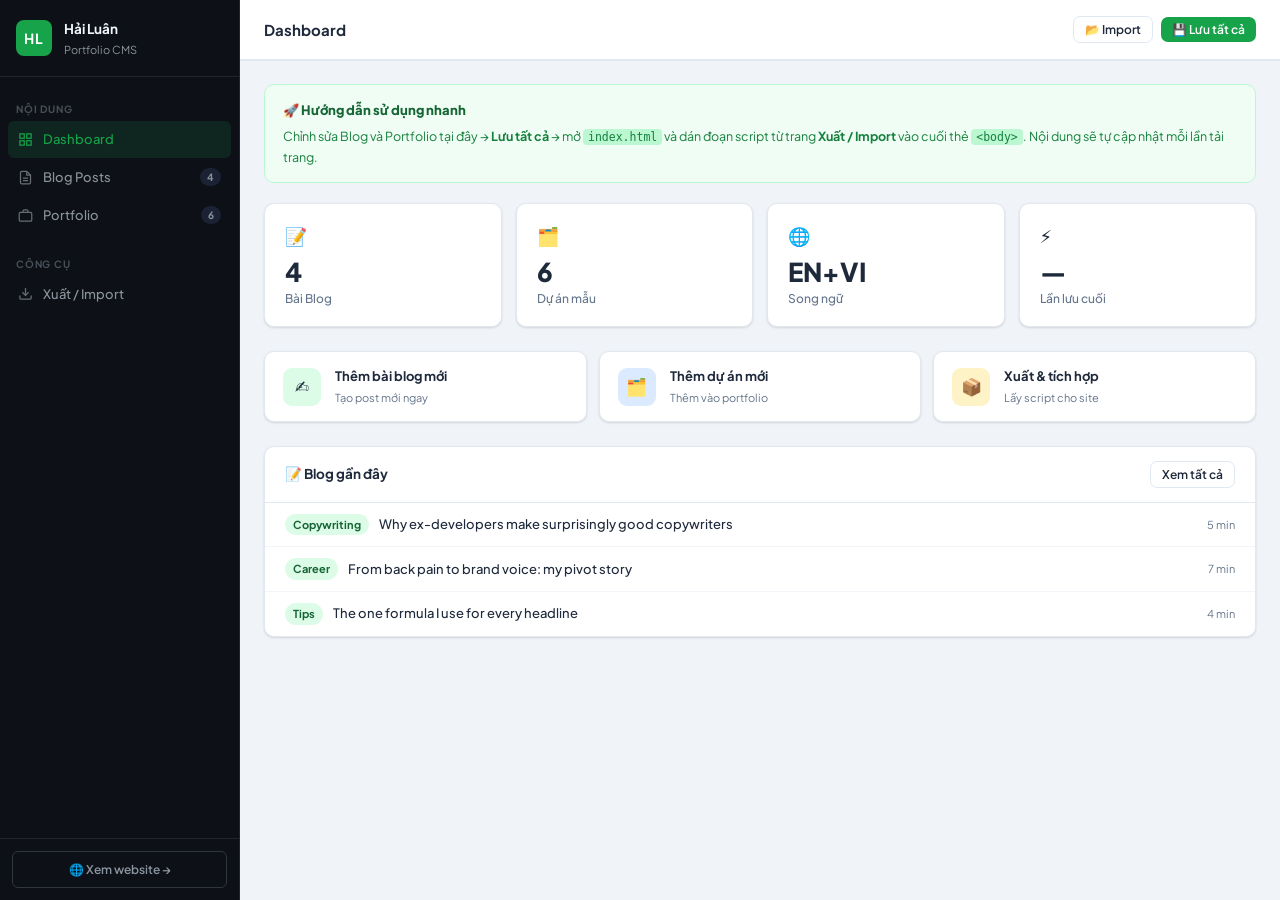
==== admin.html @ b7034f33 "update admin page and data" ====
<!DOCTYPE html>
<html lang="en">
<head>
<meta charset="UTF-8">
<meta name="viewport" content="width=device-width, initial-scale=1.0">
<title>HL Admin — Portfolio CMS</title>
<link href="https://fonts.googleapis.com/css2?family=Plus+Jakarta+Sans:ital,wght@0,300;0,400;0,500;0,600;0,700;1,400&display=swap" rel="stylesheet">
<style>
*,*::before,*::after{box-sizing:border-box;margin:0;padding:0}
:root{
  --green:#16a34a;--green-light:#dcfce7;--green-dim:#166534;
  --sb:#0d1117;--sb-text:#8b949e;--sb-active:#f0f6fc;--sb-hover:#161b22;--sb-border:#21262d;
  --bg:#f0f4f8;--card:#fff;--border:#e2e8f0;--text:#1e293b;--muted:#64748b;
  --danger:#ef4444;--danger-bg:#fee2e2;--danger-border:#fecaca;
  --purple:#7c3aed;--purple-light:#ede9fe;--purple-border:#ddd6fe;
  --r:10px;--sh:0 1px 3px rgba(0,0,0,.08),0 1px 2px rgba(0,0,0,.06);
  --sh-lg:0 10px 25px rgba(0,0,0,.12);--sw:240px;--th:60px;
  --font:'Plus Jakarta Sans',system-ui,sans-serif;
}
body{font-family:var(--font);background:var(--bg);color:var(--text);min-height:100vh;display:flex;font-size:14px;line-height:1.6}

/* ── SIDEBAR ── */
.sidebar{width:var(--sw);background:var(--sb);height:100vh;position:fixed;top:0;left:0;display:flex;flex-direction:column;z-index:100;border-right:1px solid var(--sb-border)}
.sb-logo{padding:18px 16px;display:flex;align-items:center;gap:12px;border-bottom:1px solid var(--sb-border)}
.logo-pill{width:36px;height:36px;background:var(--green);border-radius:8px;display:flex;align-items:center;justify-content:center;font-weight:700;font-size:14px;color:#fff;flex-shrink:0;letter-spacing:.05em}
.logo-name{color:#f0f6fc;font-weight:700;font-size:13.5px}.logo-sub{color:#8b949e;font-size:11px;margin-top:1px}
.sb-nav{padding:10px 8px;flex:1;overflow-y:auto}
.sb-label{color:#484f58;font-size:10px;font-weight:700;letter-spacing:.08em;text-transform:uppercase;padding:8px 8px 4px;margin-top:6px}
.nav-item{display:flex;align-items:center;gap:10px;padding:8px 10px;border-radius:6px;text-decoration:none;color:var(--sb-text);font-size:13px;font-weight:500;transition:all .15s;cursor:pointer;margin-bottom:1px;user-select:none}
.nav-item:hover{background:var(--sb-hover);color:#c9d1d9}
.nav-item.active{background:rgba(22,163,74,.15);color:var(--green)}
.nav-item svg{width:15px;height:15px;flex-shrink:0;opacity:.7}.nav-item.active svg{opacity:1}
.nav-badge{margin-left:auto;background:#1a2233;color:#8b949e;font-size:10px;padding:1px 7px;border-radius:10px;font-weight:700}
.sb-foot{padding:12px;border-top:1px solid var(--sb-border)}
.view-btn{display:block;text-align:center;padding:8px;border-radius:6px;border:1px solid #30363d;color:#8b949e;text-decoration:none;font-size:12px;font-weight:600;transition:all .15s}
.view-btn:hover{border-color:var(--green);color:var(--green)}

/* ── MAIN ── */
.main{margin-left:var(--sw);flex:1;display:flex;flex-direction:column;min-height:100vh}
.topbar{height:var(--th);background:#fff;border-bottom:1px solid var(--border);display:flex;align-items:center;padding:0 24px;gap:12px;position:sticky;top:0;z-index:50;box-shadow:0 1px 0 var(--border)}
.topbar-title{font-size:15px;font-weight:700;flex:1}
.topbar-actions{display:flex;gap:8px;align-items:center}
.saved-ind{font-size:12px;color:var(--green);display:flex;align-items:center;gap:4px;opacity:0;transition:opacity .3s;font-weight:600}
.saved-ind.show{opacity:1}

/* ── BUTTONS ── */
.btn{padding:7px 14px;border-radius:7px;border:none;cursor:pointer;font-size:13px;font-weight:600;font-family:var(--font);transition:all .15s;display:inline-flex;align-items:center;gap:6px;text-decoration:none}
.btn-p{background:var(--green);color:#fff}.btn-p:hover{background:#15803d}
.btn-s{background:#fff;color:var(--text);border:1px solid var(--border)}.btn-s:hover{background:#f8fafc}
.btn-d{background:var(--danger-bg);color:var(--danger);border:1px solid var(--danger-border)}.btn-d:hover{background:#fecaca}
.btn-sm{padding:5px 11px;font-size:12px}
.btn-icon{padding:5px;border-radius:6px;background:transparent;border:none;cursor:pointer;color:var(--muted);transition:all .15s;font-size:14px}.btn-icon:hover{background:#f1f5f9;color:var(--text)}
.btn-ai{background:linear-gradient(135deg,#7c3aed,#4f46e5);color:#fff;border:none;padding:4px 10px;border-radius:5px;font-size:11px;font-weight:700;cursor:pointer;font-family:var(--font);transition:opacity .15s;display:inline-flex;align-items:center;gap:4px;white-space:nowrap}
.btn-ai:hover{opacity:.88}.btn-ai:disabled{opacity:.45;cursor:not-allowed}

/* ── CONTENT ── */
.content{padding:24px;flex:1}
.section{display:none}.section.active{display:block}

/* ── STAT GRID ── */
.stat-grid{display:grid;grid-template-columns:repeat(auto-fit,minmax(150px,1fr));gap:14px;margin-bottom:24px}
.stat-card{background:#fff;border-radius:var(--r);padding:18px 20px;border:1px solid var(--border);box-shadow:var(--sh)}
.stat-n{font-size:26px;font-weight:800;line-height:1;margin-bottom:4px}
.stat-l{font-size:12px;color:var(--muted);font-weight:500}
.stat-icon{font-size:18px;margin-bottom:8px;display:block}

/* ── QUICK ACTIONS ── */
.qa-grid{display:grid;grid-template-columns:repeat(auto-fit,minmax(190px,1fr));gap:12px;margin-bottom:24px}
.qa-card{background:#fff;border:1px solid var(--border);border-radius:var(--r);padding:14px 18px;cursor:pointer;transition:all .15s;display:flex;align-items:center;gap:14px;box-shadow:var(--sh);text-decoration:none;color:inherit}
.qa-card:hover{border-color:var(--green);transform:translateY(-2px);box-shadow:var(--sh-lg)}
.qa-icon{width:38px;height:38px;border-radius:9px;display:flex;align-items:center;justify-content:center;font-size:17px;flex-shrink:0}
.qa-title{font-weight:700;font-size:13px}.qa-sub{font-size:11px;color:var(--muted);margin-top:2px}

/* ── CARD ── */
.card{background:#fff;border-radius:var(--r);border:1px solid var(--border);box-shadow:var(--sh);overflow:hidden;margin-bottom:16px}
.card-head{padding:14px 20px;border-bottom:1px solid var(--border);display:flex;align-items:center;gap:12px}
.card-title{font-weight:700;font-size:13.5px;flex:1}
.card-body{padding:18px 20px}

/* ── ITEM LIST ── */
.item-row{display:flex;align-items:center;gap:10px;padding:11px 20px;border-bottom:1px solid #f1f5f9;transition:background .1s;cursor:pointer}
.item-row:last-child{border-bottom:none}.item-row:hover{background:#f8fafc}
.item-badge{padding:2px 8px;border-radius:20px;font-size:11px;font-weight:700;background:var(--green-light);color:var(--green-dim);flex-shrink:0;white-space:nowrap}
.item-badge.bl{background:#dbeafe;color:#1e40af}
.item-title{flex:1;font-weight:500;font-size:13px;overflow:hidden;text-overflow:ellipsis;white-space:nowrap}
.item-meta{font-size:11px;color:var(--muted);flex-shrink:0;white-space:nowrap}
.item-acts{display:flex;gap:3px;opacity:0;transition:opacity .15s;flex-shrink:0}.item-row:hover .item-acts{opacity:1}

/* ── SECTION HEADER ── */
.sec-head{display:flex;align-items:center;gap:12px;margin-bottom:18px}
.sec-head h2{font-size:17px;font-weight:800;flex:1}

/* ── EDITOR OVERLAY ── */
.overlay{position:fixed;inset:0;background:rgba(0,0,0,.45);z-index:200;display:flex;align-items:center;justify-content:center;padding:20px;opacity:0;pointer-events:none;transition:opacity .2s}
.overlay.open{opacity:1;pointer-events:all}
.ed-modal{background:#fff;border-radius:14px;width:100%;max-width:680px;max-height:90vh;display:flex;flex-direction:column;box-shadow:0 20px 60px rgba(0,0,0,.22);transform:scale(.95) translateY(12px);transition:transform .2s;overflow:hidden}
.ed-modal.wide{max-width:780px}
.overlay.open .ed-modal{transform:scale(1) translateY(0)}
.ed-head{padding:16px 20px;border-bottom:1px solid var(--border);display:flex;align-items:center;gap:12px}
.ed-title{font-weight:800;font-size:15px;flex:1}
.ed-body{padding:20px;overflow-y:auto;flex:1}
.ed-foot{padding:13px 20px;border-top:1px solid var(--border);display:flex;align-items:center;gap:8px;justify-content:flex-end}

/* ── FORM ── */
.fg{margin-bottom:15px}
.fg label,.fg-label{display:flex;align-items:center;gap:8px;font-size:11px;font-weight:700;color:var(--muted);margin-bottom:5px;text-transform:uppercase;letter-spacing:.05em}
.ai-row{display:flex;align-items:center;gap:8px;margin-bottom:5px}
.ai-row .fg-label{margin:0;flex:1}
.fg input,.fg textarea,.fg select{width:100%;padding:8px 11px;border:1.5px solid var(--border);border-radius:7px;font-size:13.5px;font-family:var(--font);color:var(--text);background:#fff;transition:border-color .15s;outline:none;resize:vertical}
.fg input:focus,.fg textarea:focus,.fg select:focus{border-color:var(--green);box-shadow:0 0 0 3px rgba(22,163,74,.1)}
.fg textarea{min-height:90px;line-height:1.6}
.fg-row{display:grid;grid-template-columns:1fr 1fr;gap:12px}
.field-hint{font-size:11px;color:var(--muted);margin-top:4px}
.field-hint code{background:#f1f5f9;padding:1px 4px;border-radius:3px;font-family:monospace}

/* ── AI RESULT ── */
.ai-result-box{background:var(--purple-light);border:1px solid var(--purple-border);border-radius:7px;padding:11px 13px;margin-top:7px;font-size:12.5px;line-height:1.65;color:#3730a3}
.ai-loading{display:flex;align-items:center;gap:7px;color:var(--purple);font-size:12px;margin-top:6px;padding:8px 0}
.ai-dot{width:6px;height:6px;border-radius:50%;background:var(--purple);animation:blink 1.1s infinite}
.ai-dot:nth-child(2){animation-delay:.2s}.ai-dot:nth-child(3){animation-delay:.4s}
@keyframes blink{0%,100%{opacity:.25}50%{opacity:1}}
.ai-apply-btn{margin-top:6px;font-size:11px}

/* ── COLOR PICKER ── */
.color-opts{display:flex;gap:8px;flex-wrap:wrap;margin-top:4px}
.co{width:26px;height:26px;border-radius:6px;cursor:pointer;border:2.5px solid transparent;transition:all .15s;flex-shrink:0}
.co.sel{border-color:var(--text);transform:scale(1.12)}
.co-1{background:linear-gradient(135deg,#2d6a4f,#40916c)}.co-2{background:linear-gradient(135deg,#1e3a5f,#2563eb)}
.co-3{background:linear-gradient(135deg,#3d1a78,#7c3aed)}.co-4{background:linear-gradient(135deg,#7c2d12,#c2410c)}
.co-5{background:linear-gradient(135deg,#1e3a2f,#16a34a)}.co-6{background:linear-gradient(135deg,#1e2a4a,#374151)}

/* ── DIVIDER ── */
.hr{border:none;border-top:1px solid var(--border);margin:18px 0}

/* ── EXPORT ── */
.export-box{background:#f8fafc;border:1px dashed #cbd5e1;border-radius:8px;padding:14px}
.export-box pre{font-size:11px;color:var(--muted);overflow-x:auto;white-space:pre-wrap;word-break:break-all;max-height:180px;overflow-y:auto;font-family:monospace;line-height:1.5}

/* ── INSTRUCTIONS ── */
.info-box{background:#f0fdf4;border:1px solid #bbf7d0;border-radius:10px;padding:15px 18px;margin-bottom:20px}
.info-box h4{font-size:13px;font-weight:800;color:#166534;margin-bottom:5px}
.info-box p{font-size:12.5px;color:#15803d;line-height:1.65}
.info-box code{background:#bbf7d0;padding:1px 5px;border-radius:4px;font-family:monospace;font-size:11.5px}
.info-box ol{margin-left:18px;margin-top:6px}
.info-box li{margin-bottom:3px}

/* ── EMPTY ── */
.empty{text-align:center;padding:48px 24px;color:var(--muted)}
.empty-icon{font-size:34px;margin-bottom:12px}.empty-title{font-weight:700;font-size:14px;color:var(--text);margin-bottom:4px}.empty-sub{font-size:12.5px;margin-bottom:14px}

/* ── TOAST ── */
.toast-wrap{position:fixed;bottom:20px;right:20px;z-index:999;display:flex;flex-direction:column;gap:8px}
.toast{background:#fff;border-radius:8px;padding:11px 15px;box-shadow:0 4px 20px rgba(0,0,0,.14);font-size:13px;font-weight:600;display:flex;align-items:center;gap:8px;transform:translateX(110px);opacity:0;transition:all .25s;border-left:3px solid var(--green)}
.toast.show{transform:translateX(0);opacity:1}.toast.err{border-left-color:var(--danger)}

/* ── STEP BADGE ── */
.step{display:inline-flex;align-items:center;justify-content:center;width:20px;height:20px;border-radius:50%;background:var(--green);color:#fff;font-size:11px;font-weight:800;flex-shrink:0}

@media(max-width:768px){.sidebar{transform:translateX(-100%)}.main{margin-left:0}.fg-row{grid-template-columns:1fr}}
</style>
</head>
<body>

<!-- ═══ SIDEBAR ═══ -->
<aside class="sidebar">
  <div class="sb-logo">
    <div class="logo-pill">HL</div>
    <div><div class="logo-name">Hải Luân</div><div class="logo-sub">Portfolio CMS</div></div>
  </div>
  <nav class="sb-nav">
    <div class="sb-label">Nội dung</div>
    <div class="nav-item active" data-section="dashboard">
      <svg viewBox="0 0 24 24" fill="none" stroke="currentColor" stroke-width="2"><rect x="3" y="3" width="7" height="7"/><rect x="14" y="3" width="7" height="7"/><rect x="14" y="14" width="7" height="7"/><rect x="3" y="14" width="7" height="7"/></svg>
      Dashboard
    </div>
    <div class="nav-item" data-section="blog">
      <svg viewBox="0 0 24 24" fill="none" stroke="currentColor" stroke-width="2"><path d="M14 2H6a2 2 0 0 0-2 2v16a2 2 0 0 0 2 2h12a2 2 0 0 0 2-2V8z"/><polyline points="14 2 14 8 20 8"/><line x1="16" y1="13" x2="8" y2="13"/><line x1="16" y1="17" x2="8" y2="17"/></svg>
      Blog Posts
      <span class="nav-badge" id="blogCount">0</span>
    </div>
    <div class="nav-item" data-section="portfolio">
      <svg viewBox="0 0 24 24" fill="none" stroke="currentColor" stroke-width="2"><rect x="2" y="7" width="20" height="14" rx="2"/><path d="M16 7V5a2 2 0 0 0-2-2h-4a2 2 0 0 0-2 2v2"/></svg>
      Portfolio
      <span class="nav-badge" id="portCount">0</span>
    </div>
    <div class="sb-label" style="margin-top:14px">Công cụ</div>
    <div class="nav-item" data-section="export">
      <svg viewBox="0 0 24 24" fill="none" stroke="currentColor" stroke-width="2"><path d="M21 15v4a2 2 0 0 1-2 2H5a2 2 0 0 1-2-2v-4"/><polyline points="7 10 12 15 17 10"/><line x1="12" y1="15" x2="12" y2="3"/></svg>
      Xuất / Import
    </div>
  </nav>
  <div class="sb-foot">
    <a href="index.html" target="_blank" class="view-btn">🌐 Xem website →</a>
  </div>
</aside>

<!-- ═══ MAIN ═══ -->
<main class="main">
  <header class="topbar">
    <div class="topbar-title" id="pageTitle">Dashboard</div>
    <div class="topbar-actions">
      <span class="saved-ind" id="savedInd">✓ Đã lưu</span>
      <button class="btn btn-s btn-sm" onclick="importJSON()">📂 Import</button>
      <button class="btn btn-p btn-sm" onclick="saveAll()">💾 Lưu tất cả</button>
    </div>
  </header>

  <div class="content">

    <!-- ═══ DASHBOARD ═══ -->
    <section class="section active" id="section-dashboard">
      <div class="info-box">
        <h4>🚀 Hướng dẫn sử dụng nhanh</h4>
        <p>Chỉnh sửa Blog và Portfolio tại đây → <strong>Lưu tất cả</strong> → mở <code>index.html</code> và dán đoạn script từ trang <strong>Xuất / Import</strong> vào cuối thẻ <code>&lt;body&gt;</code>. Nội dung sẽ tự cập nhật mỗi lần tải trang.</p>
      </div>
      <div class="stat-grid">
        <div class="stat-card"><span class="stat-icon">📝</span><div class="stat-n" id="db-bc">0</div><div class="stat-l">Bài Blog</div></div>
        <div class="stat-card"><span class="stat-icon">🗂️</span><div class="stat-n" id="db-pc">0</div><div class="stat-l">Dự án mẫu</div></div>
        <div class="stat-card"><span class="stat-icon">🌐</span><div class="stat-n">EN+VI</div><div class="stat-l">Song ngữ</div></div>
        <div class="stat-card"><span class="stat-icon">⚡</span><div class="stat-n" id="db-ls">—</div><div class="stat-l">Lần lưu cuối</div></div>
      </div>
      <div class="qa-grid">
        <div class="qa-card" onclick="navigate('blog'); openBlogEd(null)">
          <div class="qa-icon" style="background:#dcfce7">✍️</div>
          <div><div class="qa-title">Thêm bài blog mới</div><div class="qa-sub">Tạo post mới ngay</div></div>
        </div>
        <div class="qa-card" onclick="navigate('portfolio'); openPortEd(null)">
          <div class="qa-icon" style="background:#dbeafe">🗂️</div>
          <div><div class="qa-title">Thêm dự án mới</div><div class="qa-sub">Thêm vào portfolio</div></div>
        </div>
        <div class="qa-card" onclick="navigate('export')">
          <div class="qa-icon" style="background:#fef3c7">📦</div>
          <div><div class="qa-title">Xuất & tích hợp</div><div class="qa-sub">Lấy script cho site</div></div>
        </div>
      </div>
      <div class="card">
        <div class="card-head"><div class="card-title">📝 Blog gần đây</div><button class="btn btn-s btn-sm" onclick="navigate('blog')">Xem tất cả</button></div>
        <div id="db-blog"></div>
      </div>
    </section>

    <!-- ═══ BLOG ═══ -->
    <section class="section" id="section-blog">
      <div class="sec-head">
        <h2>📝 Blog Posts</h2>
        <button class="btn btn-p" onclick="openBlogEd(null)">+ Thêm bài viết</button>
      </div>
      <div class="card"><div id="blog-list"></div></div>
    </section>

    <!-- ═══ PORTFOLIO ═══ -->
    <section class="section" id="section-portfolio">
      <div class="sec-head">
        <h2>🗂️ Portfolio</h2>
        <button class="btn btn-p" onclick="openPortEd(null)">+ Thêm dự án</button>
      </div>
      <div class="card"><div id="port-list"></div></div>
    </section>

    <!-- ═══ EXPORT ═══ -->
    <section class="section" id="section-export">
      <div class="sec-head"><h2>📦 Xuất / Import dữ liệu</h2></div>

      <div class="card">
        <div class="card-head"><div class="card-title">⚙️ Tích hợp vào index.html</div></div>
        <div class="card-body">
          <div style="display:flex;flex-direction:column;gap:10px;margin-bottom:14px">
            <div style="display:flex;gap:10px;align-items:flex-start">
              <span class="step">1</span>
              <span style="font-size:13px">Tải file <strong>content-loader.js</strong> về và bỏ vào cùng thư mục với <code style="background:#f1f5f9;padding:1px 5px;border-radius:3px;font-family:monospace">index.html</code></span>
            </div>
            <div style="display:flex;gap:10px;align-items:flex-start">
              <span class="step">2</span>
              <span style="font-size:13px">Thêm đoạn script sau vào cuối thẻ <code style="background:#f1f5f9;padding:1px 5px;border-radius:3px;font-family:monospace">&lt;body&gt;</code> trong <code style="background:#f1f5f9;padding:1px 5px;border-radius:3px;font-family:monospace">index.html</code>, ngay trước <code style="background:#f1f5f9;padding:1px 5px;border-radius:3px;font-family:monospace">&lt;/body&gt;</code>:</span>
            </div>
          </div>
          <div class="export-box">
            <pre id="snippet-pre"></pre>
          </div>
          <div style="display:flex;gap:8px;margin-top:10px">
            <button class="btn btn-s btn-sm" onclick="copySnippet()">📋 Copy snippet</button>
            <a id="loaderDownloadBtn" class="btn btn-p btn-sm" download="content-loader.js">⬇️ Tải content-loader.js</a>
          </div>
        </div>
      </div>

      <div class="card">
        <div class="card-head">
          <div class="card-title">💾 Xuất JSON (backup)</div>
          <button class="btn btn-p btn-sm" onclick="exportJSON()">⬇️ Tải về JSON</button>
        </div>
        <div class="card-body">
          <p style="font-size:13px;color:var(--muted);margin-bottom:12px">File JSON chứa toàn bộ blog và portfolio. Commit vào git repo để backup, hoặc dùng để chuyển thiết bị.</p>
          <div class="export-box"><pre id="json-pre"></pre></div>
        </div>
      </div>

      <div class="card">
        <div class="card-head"><div class="card-title">📂 Import JSON</div></div>
        <div class="card-body">
          <p style="font-size:13px;color:var(--muted);margin-bottom:12px">Chọn file JSON đã xuất để khôi phục dữ liệu. <strong>Lưu ý: sẽ ghi đè dữ liệu hiện tại.</strong></p>
          <input type="file" id="import-file" accept=".json" style="display:none" onchange="handleImport(event)">
          <button class="btn btn-s" onclick="document.getElementById('import-file').click()">📂 Chọn file JSON để import</button>
        </div>
      </div>
    </section>

  </div>
</main>

<!-- ═══ BLOG EDITOR ═══ -->
<div class="overlay" id="blogOverlay" onclick="if(event.target===this)closeBlogEd()">
  <div class="ed-modal">
    <div class="ed-head">
      <div class="ed-title" id="blogEdTitle">Thêm bài viết mới</div>
      <button class="btn-icon" onclick="closeBlogEd()">✕</button>
    </div>
    <div class="ed-body">
      <div class="fg-row">
        <div class="fg"><label>Danh mục (EN)</label><input id="b-cat-en" placeholder="Copywriting, Career, Tips…"></div>
        <div class="fg"><label>Danh mục (VI)</label><input id="b-cat-vi" placeholder="Copywriting, Nghề nghiệp…"></div>
      </div>
      <div class="fg-row">
        <div class="fg"><label>Thời gian đọc (EN)</label><input id="b-time-en" placeholder="5 min"></div>
        <div class="fg"><label>Thời gian đọc (VI)</label><input id="b-time-vi" placeholder="5 phút"></div>
      </div>
      <div class="fg">
        <div class="ai-row"><span class="fg-label">Tiêu đề (EN)</span><button class="btn-ai" onclick="aiAssist('btitle-en')">✨ AI gợi ý</button></div>
        <input id="b-title-en" placeholder="Blog title in English…">
        <div id="ar-btitle-en"></div>
      </div>
      <div class="fg">
        <div class="ai-row"><span class="fg-label">Tiêu đề (VI)</span><button class="btn-ai" onclick="aiAssist('btitle-vi')">✨ AI gợi ý</button></div>
        <input id="b-title-vi" placeholder="Tiêu đề bằng tiếng Việt…">
        <div id="ar-btitle-vi"></div>
      </div>
      <div class="fg">
        <div class="ai-row"><span class="fg-label">Mô tả ngắn (EN)</span><button class="btn-ai" onclick="aiAssist('bexcerpt-en')">✨ AI gợi ý</button></div>
        <textarea id="b-excerpt-en" rows="3" placeholder="Short preview in English…"></textarea>
        <div id="ar-bexcerpt-en"></div>
      </div>
      <div class="fg">
        <div class="ai-row"><span class="fg-label">Mô tả ngắn (VI)</span><button class="btn-ai" onclick="aiAssist('bexcerpt-vi')">✨ AI gợi ý</button></div>
        <textarea id="b-excerpt-vi" rows="3" placeholder="Mô tả ngắn tiếng Việt…"></textarea>
        <div id="ar-bexcerpt-vi"></div>
      </div>
      <div class="fg">
        <label>Link bài viết</label>
        <input id="b-link" placeholder="https://… hoặc # nếu chưa có">
        <div class="field-hint">Dùng <code>#</code> nếu chưa publish, cập nhật sau khi có URL thật</div>
      </div>
    </div>
    <div class="ed-foot">
      <button class="btn btn-d btn-sm" id="blogDelBtn" onclick="delBlog()" style="margin-right:auto;display:none">🗑️ Xóa bài</button>
      <button class="btn btn-s" onclick="closeBlogEd()">Huỷ</button>
      <button class="btn btn-p" onclick="saveBlog()">💾 Lưu bài viết</button>
    </div>
  </div>
</div>

<!-- ═══ PORTFOLIO EDITOR ═══ -->
<div class="overlay" id="portOverlay" onclick="if(event.target===this)closePortEd()">
  <div class="ed-modal wide">
    <div class="ed-head">
      <div class="ed-title" id="portEdTitle">Thêm dự án mới</div>
      <button class="btn-icon" onclick="closePortEd()">✕</button>
    </div>
    <div class="ed-body">
      <div class="fg-row">
        <div class="fg"><label>Loại content (EN)</label><input id="p-type-en" placeholder="Facebook Ad, Landing Page…"></div>
        <div class="fg"><label>Loại content (VI)</label><input id="p-type-vi" placeholder="Quảng cáo Facebook…"></div>
      </div>
      <div class="fg">
        <div class="ai-row"><span class="fg-label">Tiêu đề dự án (EN)</span><button class="btn-ai" onclick="aiAssist('ptitle-en')">✨ AI gợi ý</button></div>
        <input id="p-title-en" placeholder="Project title in English…">
        <div id="ar-ptitle-en"></div>
      </div>
      <div class="fg">
        <div class="ai-row"><span class="fg-label">Tiêu đề dự án (VI)</span><button class="btn-ai" onclick="aiAssist('ptitle-vi')">✨ AI gợi ý</button></div>
        <input id="p-title-vi" placeholder="Tên dự án tiếng Việt…">
        <div id="ar-ptitle-vi"></div>
      </div>
      <div class="fg-row">
        <div class="fg">
          <label>Meta tag</label>
          <input id="p-meta" placeholder="Local biz · PAS · VI/EN">
          <div class="field-hint">Ngành · Framework · Ngôn ngữ</div>
        </div>
        <div class="fg">
          <label>Màu thẻ</label>
          <div class="color-opts" id="colorOpts">
            <div class="co co-1 sel" data-c="1" onclick="pickColor(this)"></div>
            <div class="co co-2" data-c="2" onclick="pickColor(this)"></div>
            <div class="co co-3" data-c="3" onclick="pickColor(this)"></div>
            <div class="co co-4" data-c="4" onclick="pickColor(this)"></div>
            <div class="co co-5" data-c="5" onclick="pickColor(this)"></div>
            <div class="co co-6" data-c="6" onclick="pickColor(this)"></div>
          </div>
        </div>
      </div>
      <div class="hr"></div>
      <div style="font-size:12px;font-weight:700;color:var(--muted);text-transform:uppercase;letter-spacing:.05em;margin-bottom:12px">📄 Nội dung case study (hiện trong modal khi click vào thẻ)</div>
      <div class="fg-row">
        <div class="fg"><label>Brief (EN)</label><textarea id="p-brief-en" rows="3" placeholder="Describe the brief in English…"></textarea></div>
        <div class="fg"><label>Brief (VI)</label><textarea id="p-brief-vi" rows="3" placeholder="Mô tả bối cảnh dự án…"></textarea></div>
      </div>
      <div class="fg">
        <div class="ai-row"><span class="fg-label">Bài copy mẫu (VI)</span><button class="btn-ai" onclick="aiAssist('pcopy-vi')">✨ AI viết thử</button></div>
        <textarea id="p-copy-vi" rows="6" placeholder="Bài copy tiếng Việt… (hỗ trợ &lt;strong&gt;, &lt;em&gt;, &lt;p&gt;)"></textarea>
        <div id="ar-pcopy-vi"></div>
      </div>
      <div class="fg">
        <div class="ai-row"><span class="fg-label">Bài copy mẫu (EN)</span><button class="btn-ai" onclick="aiAssist('pcopy-en')">✨ AI viết thử</button></div>
        <textarea id="p-copy-en" rows="6" placeholder="English version of the copy…"></textarea>
        <div id="ar-pcopy-en"></div>
      </div>
      <div class="fg">
        <label>Phân tích copywriting (breakdown)</label>
        <textarea id="p-breakdown" rows="5" placeholder="Mỗi dòng là 1 mục. Format: Tag||Nội dung phân tích&#10;Ví dụ:&#10;Hook||Headline gọi ra nỗi sợ cụ thể rồi lật ngược thành cảm giác nhẹ nhõm.&#10;P — Problem||Câu hỏi tu từ làm người đọc cảm thấy được hiểu."></textarea>
        <div class="field-hint">Mỗi dòng: <code>Tag||Nội dung</code> — dùng <code>||</code> để tách tag và nội dung phân tích</div>
      </div>
    </div>
    <div class="ed-foot">
      <button class="btn btn-d btn-sm" id="portDelBtn" onclick="delPort()" style="margin-right:auto;display:none">🗑️ Xóa dự án</button>
      <button class="btn btn-s" onclick="closePortEd()">Huỷ</button>
      <button class="btn btn-p" onclick="savePort()">💾 Lưu dự án</button>
    </div>
  </div>
</div>

<div class="toast-wrap" id="toasts"></div>
<input type="file" id="import-file" accept=".json" style="display:none" onchange="handleImport(event)">

<script>
// ═══════════════════════════════════
// DEFAULT DATA (matches current site)
// ═══════════════════════════════════
const DEF = {
  blog: [
    { id:'b1', cat:{en:'Copywriting',vi:'Copywriting'}, readTime:{en:'5 min',vi:'5 phút'},
      title:{en:'Why ex-developers make surprisingly good copywriters',vi:'Tại sao lập trình viên lại viết copy tốt hơn bạn nghĩ'},
      excerpt:{en:"We think in user flows and edge cases. Turns out, that's exactly what great copy does — it moves someone from A to B without friction.",vi:'Chúng ta nghĩ theo luồng người dùng và các trường hợp ngoại lệ. Hóa ra đó chính xác là những gì copy tốt làm — đưa người đọc từ A đến B mà không có rào cản.'},
      link:'#', createdAt:'2025-01-10' },
    { id:'b2', cat:{en:'Career',vi:'Nghề nghiệp'}, readTime:{en:'7 min',vi:'7 phút'},
      title:{en:'From back pain to brand voice: my pivot story',vi:'Từ đau lưng đến brand voice: câu chuyện xoay trục của mình'},
      excerpt:{en:"A back injury forced me to stop coding. Here's how I turned the worst month of my career into the start of something new — and why I don't regret it.",vi:'Cơn đau lưng buộc mình ngừng code. Đây là cách mình biến tháng tệ nhất sự nghiệp thành khởi đầu của điều gì đó mới — và tại sao mình không hối hận.'},
      link:'#', createdAt:'2025-01-05' },
    { id:'b3', cat:{en:'Tips',vi:'Mẹo hay'}, readTime:{en:'4 min',vi:'4 phút'},
      title:{en:'The one formula I use for every headline',vi:'Công thức duy nhất mình dùng cho mọi headline'},
      excerpt:{en:"Forget AIDA, PAS, and all the acronyms. There's one frame that makes any headline instantly sharper — and it takes 60 seconds.",vi:'Quên AIDA, PAS đi. Có một khung đơn giản giúp bất kỳ headline nào sắc ngay lập tức — và chỉ mất 60 giây.'},
      link:'#', createdAt:'2024-12-28' },
    { id:'b4', cat:{en:'Tech + Copy',vi:'Tech + Copy'}, readTime:{en:'6 min',vi:'6 phút'},
      title:{en:"How to write about tech without sounding like a manual",vi:'Viết về sản phẩm tech mà không nghe như đọc hướng dẫn sử dụng'},
      excerpt:{en:"Tech teams are too close to the product to explain it simply. Here's how to find the human story inside the feature list.",vi:'Đội tech quá gần sản phẩm để giải thích nó đơn giản. Đây là cách tìm câu chuyện con người bên trong danh sách tính năng.'},
      link:'#', createdAt:'2024-12-20' }
  ],
  portfolio: [
    { id:'p1', color:'1', type:{en:'Facebook Ad',vi:'Quảng cáo Facebook'},
      title:{en:'"The plant that doesn\'t need you" — Succulent ad for a local plant shop',vi:'"Cây không cần bạn tưới" — Bài quảng cáo sen đá cho shop cây địa phương'},
      meta:'Local biz · PAS · VI/EN',
      brief:{en:"A small local plant shop wants to promote their succulent collection on Facebook. Target: busy urban people (25–40), mostly women, who want greenery at home but think they'll kill every plant. Goal: drive walk-ins + DMs. Budget: small. Tone: warm, relatable, lightly humorous.",vi:'Một cửa hàng cây nhỏ ở địa phương muốn quảng bá bộ sưu tập sen đá trên Facebook. Đối tượng: người bận rộn (25–40 tuổi), chủ yếu nữ, muốn có cây nhưng tự nhận "tay mình héo cây". Mục tiêu: kéo khách đến shop + inbox hỏi mua. Ngân sách nhỏ. Giọng điệu: gần gũi, thật, hơi dí dỏm.'},
      copyVI:'🌵 Loại cây duy nhất không ghét bạn dù bạn quên tưới nó 3 tuần.\n\nSen đá — sống sót qua mọi thứ, kể cả sự bận rộn của bạn.\n\nBạn đã bao giờ mua cây về, đặt lên bàn, thề sẽ chăm sóc cẩn thận — rồi 2 tuần sau nhìn lại thấy nó đã trở thành rơm chưa?\n\nMình hiểu cảm giác đó.\n\nSen đá thì khác. Tưới ít, sáng nhiều, yêu thương vừa phải. Thực ra tưới nhiều mới giết nó nhanh hơn quên tưới.\n\nShop hiện có hơn 30 loại sen đá, giá từ 15.000đ.\n\n💬 Inbox shop để được tư vấn chọn cây →',
      copyEN:"🌵 The only plant that won't judge you for forgetting to water it. For 3 weeks.\n\nSucculents — built to survive everything, including your schedule.\n\nYou've done it before. Bought a plant, promised yourself you'd take care of it — then looked up three weeks later to find something that looks more like hay.\n\nWe've all been there.\n\nSucculents are different. A little light, a little water, zero guilt trips. In fact, overwatering kills them faster than forgetting.\n\n30+ varieties starting at 15,000đ.\n\n💬 Message us to find your perfect plant →",
      breakdown:'Hook||Headline gọi ra nỗi sợ cụ thể ("quên tưới") rồi lật ngược thành cảm giác nhẹ nhõm. Scroll-stopping vì cụ thể, không generic.\nP — Problem||"Bạn đã bao giờ..." — làm người đọc cảm thấy được hiểu, không bị phán xét. Đây là P trong PAS.\nA — Agitate||"Mình hiểu cảm giác đó" — validate cảm xúc trước khi đưa ra giải pháp. Ngắn, thật, tạo kết nối.\nS — Solution||Sen đá được giới thiệu như câu trả lời logic. Twist bất ngờ (tưới nhiều mới giết nhanh hơn) tạo credibility.\nSocial proof||30+ loại = đa dạng. Price anchor 15k xóa rào cản "đắt không?" trước khi nó hình thành.\nCTA||"Inbox" mềm thay vì "mua ngay" — phù hợp với tone shop local ấm áp. Conversation leads to sale.',
      createdAt:'2025-01-15' },
    { id:'p2', color:'2', type:{en:'Landing Page',vi:'Landing Page'}, title:{en:'SaaS Hero Copy — B2B Product Launch',vi:'Hero Copy — Ra mắt sản phẩm SaaS B2B'}, meta:'SaaS · EN', brief:{en:'',vi:''}, copyVI:'', copyEN:'', breakdown:'', createdAt:'2025-01-08' },
    { id:'p3', color:'3', type:{en:'Email Sequence',vi:'Email Sequence'}, title:{en:'5-Email Welcome Flow — Mobile App',vi:'Chuỗi 5 email chào mừng — App Mobile'}, meta:'SaaS · Bilingual', brief:{en:'',vi:''}, copyVI:'', copyEN:'', breakdown:'', createdAt:'2024-12-30' },
    { id:'p4', color:'4', type:{en:'Brand Story',vi:'Brand Story'}, title:{en:'About Page Rewrite — Fintech Startup',vi:'Viết lại trang About — Fintech Startup'}, meta:'Fintech · EN', brief:{en:'',vi:''}, copyVI:'', copyEN:'', breakdown:'', createdAt:'2024-12-15' },
    { id:'p5', color:'5', type:{en:'UX Copy',vi:'UX Copy'}, title:{en:'Onboarding Flow — Health App',vi:'Copy Onboarding — App Sức Khỏe'}, meta:'Health · Bilingual', brief:{en:'',vi:''}, copyVI:'', copyEN:'', breakdown:'', createdAt:'2024-12-01' },
    { id:'p6', color:'6', type:{en:'Google Ads',vi:'Google Ads'}, title:{en:'10 Headlines — Tech Product',vi:'10 Headlines — Sản phẩm Tech'}, meta:'Tech · EN', brief:{en:'',vi:''}, copyVI:'', copyEN:'', breakdown:'', createdAt:'2024-11-20' }
  ],
  lastSaved: null
};

// ═══════════════════════════════════
// STATE
// ═══════════════════════════════════
let D = loadData();
let curBlog = null, curPort = null, selColor = '1';

function loadData(){
  try{ const r=localStorage.getItem('hl_cms'); return r?JSON.parse(r):JSON.parse(JSON.stringify(DEF)); }catch{ return JSON.parse(JSON.stringify(DEF)); }
}

function saveAll(){
  D.lastSaved=new Date().toISOString();
  localStorage.setItem('hl_cms',JSON.stringify(D));
  const el=document.getElementById('savedInd');
  el.classList.add('show'); setTimeout(()=>el.classList.remove('show'),2500);
  updateCounts(); toast('Đã lưu tất cả thay đổi ✓');
}

// ═══════════════════════════════════
// NAVIGATION
// ═══════════════════════════════════
const TITLES={dashboard:'Dashboard',blog:'Blog Posts',portfolio:'Portfolio',export:'Xuất / Import'};
function navigate(s){
  document.querySelectorAll('.nav-item').forEach(el=>el.classList.toggle('active',el.dataset.section===s));
  document.querySelectorAll('.section').forEach(el=>el.classList.toggle('active',el.id==='section-'+s));
  document.getElementById('pageTitle').textContent=TITLES[s]||s;
  if(s==='blog')renderBlogList();
  if(s==='portfolio')renderPortList();
  if(s==='export')renderExport();
  if(s==='dashboard')renderDash();
}
document.querySelectorAll('.nav-item').forEach(el=>el.addEventListener('click',()=>navigate(el.dataset.section)));

// ═══════════════════════════════════
// COUNTS & DASHBOARD
// ═══════════════════════════════════
function updateCounts(){
  document.getElementById('blogCount').textContent=D.blog.length;
  document.getElementById('portCount').textContent=D.portfolio.length;
  document.getElementById('db-bc').textContent=D.blog.length;
  document.getElementById('db-pc').textContent=D.portfolio.length;
  if(D.lastSaved){const d=new Date(D.lastSaved);document.getElementById('db-ls').textContent=d.toLocaleTimeString('vi',{hour:'2-digit',minute:'2-digit'});}
}

function renderDash(){
  updateCounts();
  const el=document.getElementById('db-blog');
  if(!D.blog.length){el.innerHTML='<div class="empty"><div class="empty-icon">📝</div><div class="empty-title">Chưa có bài viết nào</div></div>';return;}
  el.innerHTML=D.blog.slice(0,3).map(b=>`
    <div class="item-row" onclick="navigate('blog');openBlogEd('${b.id}')">
      <span class="item-badge">${h(b.cat.en)}</span>
      <span class="item-title">${h(b.title.en)}</span>
      <span class="item-meta">${h(b.readTime.en)}</span>
    </div>`).join('');
}

// ═══════════════════════════════════
// BLOG LIST
// ═══════════════════════════════════
function renderBlogList(){
  const el=document.getElementById('blog-list');
  if(!D.blog.length){el.innerHTML=`<div class="empty"><div class="empty-icon">📝</div><div class="empty-title">Chưa có bài viết nào</div><div class="empty-sub">Nhấn "+ Thêm bài viết" để tạo bài đầu tiên</div><button class="btn btn-p" onclick="openBlogEd(null)">+ Thêm bài viết</button></div>`;return;}
  el.innerHTML=D.blog.map(b=>`
    <div class="item-row" onclick="openBlogEd('${b.id}')">
      <span class="item-badge">${h(b.cat.en)}</span>
      <span class="item-title">${h(b.title.en)}</span>
      <span class="item-meta">${h(b.readTime.en)}</span>
      <div class="item-acts">
        <button class="btn-icon" onclick="event.stopPropagation();openBlogEd('${b.id}')">✏️</button>
        <button class="btn-icon" onclick="event.stopPropagation();confirmDelBlog('${b.id}')">🗑️</button>
      </div>
    </div>`).join('');
}

// ═══════════════════════════════════
// PORTFOLIO LIST
// ═══════════════════════════════════
function renderPortList(){
  const el=document.getElementById('port-list');
  if(!D.portfolio.length){el.innerHTML=`<div class="empty"><div class="empty-icon">🗂️</div><div class="empty-title">Chưa có dự án nào</div><div class="empty-sub">Nhấn "+ Thêm dự án" để bắt đầu</div><button class="btn btn-p" onclick="openPortEd(null)">+ Thêm dự án</button></div>`;return;}
  el.innerHTML=D.portfolio.map(p=>`
    <div class="item-row" onclick="openPortEd('${p.id}')">
      <div class="co co-${p.color||1}" style="width:14px;height:14px;border-radius:3px;flex-shrink:0;pointer-events:none"></div>
      <span class="item-badge bl">${h(p.type.en)}</span>
      <span class="item-title">${h(p.title.en)}</span>
      <span class="item-meta">${h(p.meta)}</span>
      <div class="item-acts">
        <button class="btn-icon" onclick="event.stopPropagation();openPortEd('${p.id}')">✏️</button>
        <button class="btn-icon" onclick="event.stopPropagation();confirmDelPort('${p.id}')">🗑️</button>
      </div>
    </div>`).join('');
}

// ═══════════════════════════════════
// BLOG EDITOR
// ═══════════════════════════════════
function openBlogEd(id){
  curBlog=id;
  document.getElementById('blogEdTitle').textContent=id?'Chỉnh sửa bài viết':'Thêm bài viết mới';
  document.getElementById('blogDelBtn').style.display=id?'inline-flex':'none';
  const b=id?D.blog.find(x=>x.id===id):null;
  sv('b-cat-en',b?.cat?.en||''); sv('b-cat-vi',b?.cat?.vi||'');
  sv('b-time-en',b?.readTime?.en||''); sv('b-time-vi',b?.readTime?.vi||'');
  sv('b-title-en',b?.title?.en||''); sv('b-title-vi',b?.title?.vi||'');
  sv('b-excerpt-en',b?.excerpt?.en||''); sv('b-excerpt-vi',b?.excerpt?.vi||'');
  sv('b-link',b?.link||'#');
  clearAR(['btitle-en','btitle-vi','bexcerpt-en','bexcerpt-vi']);
  document.getElementById('blogOverlay').classList.add('open');
}
function closeBlogEd(){document.getElementById('blogOverlay').classList.remove('open');}

function saveBlog(){
  const b={
    id:curBlog||'b'+Date.now(),
    cat:{en:gv('b-cat-en')||'Uncategorized',vi:gv('b-cat-vi')||'Chưa phân loại'},
    readTime:{en:gv('b-time-en')||'5 min',vi:gv('b-time-vi')||'5 phút'},
    title:{en:gv('b-title-en'),vi:gv('b-title-vi')},
    excerpt:{en:gv('b-excerpt-en'),vi:gv('b-excerpt-vi')},
    link:gv('b-link')||'#',
    createdAt:curBlog?(D.blog.find(x=>x.id===curBlog)?.createdAt||today()):today()
  };
  if(!b.title.en&&!b.title.vi){toast('Vui lòng nhập tiêu đề bài viết!',true);return;}
  if(curBlog){const i=D.blog.findIndex(x=>x.id===curBlog);if(i>-1)D.blog[i]=b;}
  else D.blog.unshift(b);
  saveAll(); renderBlogList(); closeBlogEd();
  toast(curBlog?'Đã cập nhật bài viết ✓':'Đã thêm bài viết mới ✓');
}
function confirmDelBlog(id){if(confirm('Xóa bài viết này?')){D.blog=D.blog.filter(x=>x.id!==id);saveAll();renderBlogList();toast('Đã xóa bài viết');}}
function delBlog(){if(curBlog){confirmDelBlog(curBlog);closeBlogEd();}}

// ═══════════════════════════════════
// PORTFOLIO EDITOR
// ═══════════════════════════════════
function openPortEd(id){
  curPort=id;
  document.getElementById('portEdTitle').textContent=id?'Chỉnh sửa dự án':'Thêm dự án mới';
  document.getElementById('portDelBtn').style.display=id?'inline-flex':'none';
  const p=id?D.portfolio.find(x=>x.id===id):null;
  sv('p-type-en',p?.type?.en||''); sv('p-type-vi',p?.type?.vi||'');
  sv('p-title-en',p?.title?.en||''); sv('p-title-vi',p?.title?.vi||'');
  sv('p-meta',p?.meta||'');
  sv('p-brief-en',p?.brief?.en||''); sv('p-brief-vi',p?.brief?.vi||'');
  sv('p-copy-vi',p?.copyVI||''); sv('p-copy-en',p?.copyEN||'');
  sv('p-breakdown',p?.breakdown||'');
  selColor=p?.color||'1';
  document.querySelectorAll('.co').forEach(el=>el.classList.toggle('sel',el.dataset.c===selColor));
  clearAR(['ptitle-en','ptitle-vi','pcopy-vi','pcopy-en']);
  document.getElementById('portOverlay').classList.add('open');
}
function closePortEd(){document.getElementById('portOverlay').classList.remove('open');}
function pickColor(el){selColor=el.dataset.c;document.querySelectorAll('.co').forEach(e=>e.classList.remove('sel'));el.classList.add('sel');}

function savePort(){
  const p={
    id:curPort||'p'+Date.now(), color:selColor,
    type:{en:gv('p-type-en')||'Copy',vi:gv('p-type-vi')||'Copy'},
    title:{en:gv('p-title-en'),vi:gv('p-title-vi')},
    meta:gv('p-meta'),
    brief:{en:gv('p-brief-en'),vi:gv('p-brief-vi')},
    copyVI:gv('p-copy-vi'), copyEN:gv('p-copy-en'),
    breakdown:gv('p-breakdown'),
    createdAt:curPort?(D.portfolio.find(x=>x.id===curPort)?.createdAt||today()):today()
  };
  if(!p.title.en&&!p.title.vi){toast('Vui lòng nhập tiêu đề dự án!',true);return;}
  if(curPort){const i=D.portfolio.findIndex(x=>x.id===curPort);if(i>-1)D.portfolio[i]=p;}
  else D.portfolio.unshift(p);
  saveAll(); renderPortList(); closePortEd();
  toast(curPort?'Đã cập nhật dự án ✓':'Đã thêm dự án mới ✓');
}
function confirmDelPort(id){if(confirm('Xóa dự án này?')){D.portfolio=D.portfolio.filter(x=>x.id!==id);saveAll();renderPortList();toast('Đã xóa dự án');}}
function delPort(){if(curPort){confirmDelPort(curPort);closePortEd();}}

// ═══════════════════════════════════
// AI WRITING ASSISTANT
// ═══════════════════════════════════
const AI_P = {
  'btitle-en': ctx=>`You are a copywriting expert helping a bilingual Vietnamese copywriter with their portfolio blog. Generate 3 punchy, specific blog title options IN ENGLISH. Context/topic: ${ctx||'copywriting tips for tech products'}. Rules: numbered 1-3, each on a new line, no explanations after. Titles should be curiosity-driven, benefit-forward, under 12 words each.`,
  'btitle-vi': ctx=>`Bạn là chuyên gia copywriting. Tạo 3 tiêu đề blog hấp dẫn BẰNG TIẾNG VIỆT cho portfolio của một copywriter song ngữ. Chủ đề: ${ctx||'kỹ năng copywriting, viết quảng cáo'}. Đánh số 1-3, mỗi tiêu đề một dòng, không giải thích. Tiêu đề phải cụ thể, gây tò mò, dưới 15 từ.`,
  'bexcerpt-en': ctx=>`Write 3 short blog excerpt options IN ENGLISH (2 sentences each) for the post titled: "${ctx}". The excerpt must hook the reader instantly. Numbered 1-3. No preamble.`,
  'bexcerpt-vi': ctx=>`Viết 3 đoạn mô tả ngắn BẰNG TIẾNG VIỆT (2 câu mỗi đoạn) cho bài viết: "${ctx}". Thu hút người đọc ngay từ câu đầu. Đánh số 1-3. Không giải thích thêm.`,
  'ptitle-en': ctx=>`Generate 3 portfolio project title options IN ENGLISH for a copywriting portfolio. Project type: ${ctx||'copywriting project'}. Format: short, specific, memorable. Include the content type and industry. Numbered 1-3.`,
  'ptitle-vi': ctx=>`Tạo 3 tiêu đề dự án portfolio BẰNG TIẾNG VIỆT. Loại dự án: ${ctx||'dự án copywriting'}. Ngắn gọn, cụ thể, gây tò mò. Đánh số 1-3.`,
  'pcopy-vi': ctx=>`Bạn là copywriter. Viết một bài copy mẫu TIẾNG VIỆT theo framework PAS dựa trên brief: ${ctx||'sản phẩm/dịch vụ cần quảng bá'}. Viết thẳng vào copy, không label "PAS". Giọng gần gũi, kết bằng CTA. Khoảng 150-200 từ.`,
  'pcopy-en': ctx=>`You are an expert copywriter. Write a sample copy IN ENGLISH using PAS framework based on: ${ctx||'product/service brief'}. Write the copy directly, no section labels. Conversational tone, end with CTA. Around 150-200 words.`
};

async function aiAssist(key){
  const el=document.getElementById('ar-'+key);
  if(!el)return;
  const ctxMap={'btitle-en':'b-cat-en','btitle-vi':'b-cat-vi','bexcerpt-en':'b-title-en','bexcerpt-vi':'b-title-vi','ptitle-en':'p-type-en','ptitle-vi':'p-type-vi','pcopy-vi':'p-brief-vi','pcopy-en':'p-brief-en'};
  const ctx=gv(ctxMap[key]||'')||'';
  const fn=AI_P[key]; if(!fn)return;
  el.innerHTML=`<div class="ai-loading"><div class="ai-dot"></div><div class="ai-dot"></div><div class="ai-dot"></div><span>AI đang viết…</span></div>`;
  const btn=el.closest('.fg')?.querySelector('.btn-ai'); if(btn)btn.disabled=true;
  try{
    const res=await fetch('https://api.anthropic.com/v1/messages',{
      method:'POST',headers:{'Content-Type':'application/json'},
      body:JSON.stringify({model:'claude-sonnet-4-20250514',max_tokens:1000,messages:[{role:'user',content:fn(ctx)}]})
    });
    const d=await res.json();
    const text=d.content?.map(c=>c.text||'').join('')||'Không có kết quả.';
    el.innerHTML=`<div class="ai-result-box">${h(text).replace(/\n/g,'<br>')}</div><button class="btn btn-s btn-sm ai-apply-btn" onclick="applyAI('${key}',this)">📋 Dùng gợi ý này</button>`;
  }catch{
    el.innerHTML=`<div class="ai-result-box" style="background:#fef2f2;border-color:#fecaca;color:#b91c1c">❌ Lỗi kết nối. Thử lại sau.</div>`;
  }finally{if(btn)btn.disabled=false;}
}

function applyAI(key,btn){
  const text=btn.previousElementSibling?.textContent||'';
  const map={'btitle-en':'b-title-en','btitle-vi':'b-title-vi','bexcerpt-en':'b-excerpt-en','bexcerpt-vi':'b-excerpt-vi','ptitle-en':'p-title-en','ptitle-vi':'p-title-vi','pcopy-vi':'p-copy-vi','pcopy-en':'p-copy-en'};
  const t=document.getElementById(map[key]); if(t){t.value=text;t.focus();}
  btn.parentElement.innerHTML='';
}

// ═══════════════════════════════════
// EXPORT / IMPORT
// ═══════════════════════════════════
const SNIPPET=`<!-- HL Portfolio CMS — paste before </body> in index.html -->
<script src="content-loader.js"><\/script>`;

function genLoaderJS(){
  return `/* HL Portfolio Content Loader v1.0 */
/* Reads data from localStorage and injects blog + portfolio into the page */
(function(){
  try{
    var raw=localStorage.getItem('hl_cms');
    if(!raw)return;
    var D=JSON.parse(raw);
    function esc(s){return String(s||'').replace(/&/g,'&amp;').replace(/</g,'&lt;').replace(/>/g,'&gt;').replace(/"/g,'&quot;');}
    function nl2p(s){return s?s.split(/\\n\\n+/).map(function(p){return '<p>'+esc(p).replace(/\\n/g,'<br>')+'</p>';}).join(''):'';}

    /* ── INJECT BLOG ── */
    var bg=document.querySelector('.blog-grid');
    if(bg&&D.blog&&D.blog.length){
      bg.innerHTML=D.blog.map(function(b){return(
        '<div class="blog-card reveal">'+
        '<div class="blog-meta">'+
        '<span class="blog-cat" data-en>'+esc(b.cat.en)+'</span>'+
        '<span class="blog-cat" data-vi>'+esc(b.cat.vi)+'</span>'+
        '<span>·</span>'+
        '<span data-en>'+esc(b.readTime.en)+'</span>'+
        '<span data-vi>'+esc(b.readTime.vi)+'</span>'+
        '</div>'+
        '<div class="blog-title">'+
        '<span data-en>'+esc(b.title.en)+'</span>'+
        '<span data-vi>'+esc(b.title.vi)+'</span>'+
        '</div>'+
        '<p class="blog-excerpt" data-en-b>'+esc(b.excerpt.en)+'</p>'+
        '<p class="blog-excerpt" data-vi-b>'+esc(b.excerpt.vi)+'</p>'+
        '<a href="'+esc(b.link||'#')+'" class="blog-read">'+
        '<span data-en>Read \u2192</span><span data-vi>\u0110\u1ecdc \u2192</span>'+
        '</a>'+
        '</div>'
      );}).join('');
    }

    /* ── INJECT PORTFOLIO ── */
    var pg=document.querySelector('.port-grid');
    if(pg&&D.portfolio&&D.portfolio.length){
      /* Store data globally for modal access */
      window._hlPortData=D.portfolio;
      pg.innerHTML=D.portfolio.map(function(p,i){
        var hasModal=!!(p.brief&&(p.brief.en||p.brief.vi)||p.copyVI||p.copyEN);
        return(
          '<div class="port-card reveal"'+(hasModal?' onclick="hlOpenModal(\\'' + p.id + '\\')"':'')+'>'+
          '<div class="port-top port-top-'+(p.color||((i%6)+1))+'">'+
          '<span class="port-type" data-en>'+esc(p.type.en)+'</span>'+
          '<span class="port-type" data-vi>'+esc(p.type.vi)+'</span>'+
          '<div class="port-title" data-en>'+esc(p.title.en)+'</div>'+
          '<div class="port-title" data-vi>'+esc(p.title.vi)+'</div>'+
          '</div>'+
          '<div class="port-bottom">'+
          '<span class="port-meta">'+esc(p.meta)+'</span>'+
          '<span class="port-arrow">'+(hasModal?'\u2192':'')+'</span>'+
          '</div></div>'
        );
      }).join('');
    }

    /* ── DYNAMIC MODAL ── */
    window.hlOpenModal=function(id){
      var p=(window._hlPortData||[]).find(function(x){return x.id===id;});
      if(!p)return;
      var m=document.getElementById('modal');
      if(!m)return;
      function qs(sel){return m.querySelector(sel);}
      var bds=p.breakdown?p.breakdown.split('\\n').filter(Boolean).map(function(line){
        var pts=line.split('||');
        var tag=pts[0]||'';var body=pts[1]||'';
        return '<li><span class="bk-tag">'+esc(tag)+'</span><span>'+esc(body)+'</span></li>';
      }).join(''):'';
      var mh=m.querySelector('.modal-head');
      if(mh){
        var mts=mh.querySelectorAll('.modal-type');
        if(mts[0])mts[0].textContent='Case Study — '+p.type.en;
        if(mts[1])mts[1].textContent='Case Study — '+p.type.vi;
        var mtls=mh.querySelectorAll('.modal-title');
        if(mtls[0])mtls[0].textContent=p.title.en;
        if(mtls[1])mtls[1].textContent=p.title.vi;
      }
      var mb=m.querySelector('.modal-body');
      if(mb){
        mb.innerHTML=
          '<div class="modal-sec">'+
          '<h4 data-en>Brief</h4><h4 data-vi>B\u1ed1i c\u1ea3nh</h4>'+
          '<p class="brief-text" data-en-b>'+esc(p.brief&&p.brief.en||'')+'</p>'+
          '<p class="brief-text" data-vi-b>'+esc(p.brief&&p.brief.vi||'')+'</p>'+
          '</div>'+
          (p.copyVI?'<div class="modal-sec"><h4 data-en>The copy (Vietnamese)</h4><h4 data-vi>B\u00e0i vi\u1ebft</h4><div class="copy-sample"><div class="copy-body">'+nl2p(p.copyVI)+'</div></div></div>':'')+(p.copyEN?'<div class="modal-sec"><h4 data-en>English version</h4><h4 data-vi>B\u1ea3n ti\u1ebfng Anh</h4><div class="copy-sample"><div class="copy-body">'+nl2p(p.copyEN)+'</div></div></div>':'')+
          (bds?'<div class="modal-sec"><h4>Copywriting breakdown</h4><ul class="bk-list">'+bds+'</ul></div>':'');
      }
      if(typeof openModal==='function')openModal();
      else m.classList.add('open');
      /* re-apply lang */
      var lang=document.body.className||'en';
      if(typeof setLang==='function')setLang(lang);
    };

    /* ── RE-APPLY LANG ── */
    var lang=document.body.className||'en';
    if(typeof setLang==='function')setLang(lang);

    /* ── SCROLL REVEAL ── */
    if(typeof IntersectionObserver!=='undefined'){
      var obs=new IntersectionObserver(function(entries){
        entries.forEach(function(e,i){if(e.isIntersecting){setTimeout(function(){e.target.classList.add('on');},i*75);obs.unobserve(e.target);}});
      },{threshold:0.1});
      document.querySelectorAll('.blog-grid .reveal,.port-grid .reveal').forEach(function(el){obs.observe(el);});
    }
  }catch(e){console.warn('[HL CMS]',e);}
})();`;
}

function renderExport(){
  document.getElementById('snippet-pre').textContent=SNIPPET;
  document.getElementById('json-pre').textContent=JSON.stringify(D,null,2).slice(0,1200)+'\n\n… (tải về để xem đầy đủ)';
  // Set download link for loader JS
  const jsBlob=new Blob([genLoaderJS()],{type:'text/javascript'});
  const loaderBtn=document.getElementById('loaderDownloadBtn');
  if(loaderBtn){
    if(loaderBtn._prevUrl)URL.revokeObjectURL(loaderBtn._prevUrl);
    loaderBtn._prevUrl=URL.createObjectURL(jsBlob);
    loaderBtn.href=loaderBtn._prevUrl;
  }
}

function exportJSON(){
  const blob=new Blob([JSON.stringify(D,null,2)],{type:'application/json'});
  const a=document.createElement('a');a.href=URL.createObjectURL(blob);a.download='hl-portfolio-data.json';a.click();
  toast('Đã tải về file JSON ✓');
}
function copySnippet(){navigator.clipboard.writeText(SNIPPET).then(()=>toast('Đã copy snippet ✓'));}
function importJSON(){document.getElementById('import-file').click();}
function handleImport(e){
  const file=e.target.files[0];if(!file)return;
  const reader=new FileReader();
  reader.onload=ev=>{
    try{
      const imp=JSON.parse(ev.target.result);
      if(!imp.blog||!imp.portfolio)throw new Error('invalid');
      if(confirm(`Import sẽ ghi đè dữ liệu hiện tại (${D.blog.length} blog, ${D.portfolio.length} dự án). Tiếp tục?`)){
        D=imp;saveAll();renderDash();toast('Import thành công ✓');
      }
    }catch{toast('File JSON không hợp lệ!',true);}
  };
  reader.readAsText(file);e.target.value='';
}

// ═══════════════════════════════════
// UTILITIES
// ═══════════════════════════════════
function gv(id){return(document.getElementById(id)?.value||'').trim();}
function sv(id,v){const el=document.getElementById(id);if(el)el.value=v;}
function h(s){return String(s||'').replace(/&/g,'&amp;').replace(/</g,'&lt;').replace(/>/g,'&gt;').replace(/"/g,'&quot;');}
function clearAR(keys){keys.forEach(k=>{const el=document.getElementById('ar-'+k);if(el)el.innerHTML='';});}
function today(){return new Date().toISOString().slice(0,10);}
function toast(msg,isErr=false){
  const c=document.getElementById('toasts');
  const t=document.createElement('div');t.className='toast'+(isErr?' err':'');t.textContent=msg;c.appendChild(t);
  setTimeout(()=>t.classList.add('show'),10);
  setTimeout(()=>{t.classList.remove('show');setTimeout(()=>t.remove(),300);},3000);
}

// Close on Escape
document.addEventListener('keydown',e=>{if(e.key==='Escape'){closeBlogEd();closePortEd();}});

// ── INIT ──
renderDash();
</script>
</body>
</html>
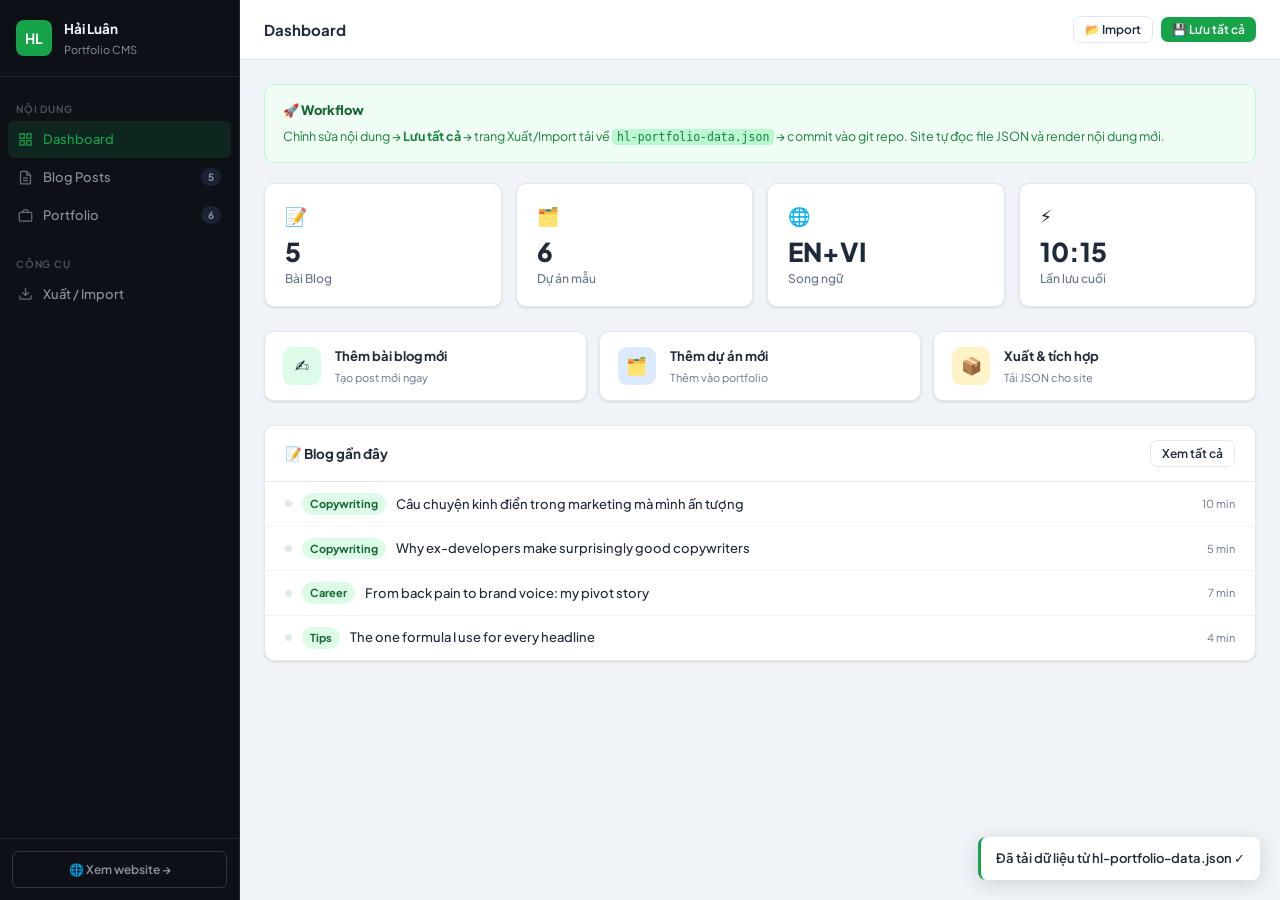
==== commit ad655392: "extend admin page and fix content loader" ====
--- a/admin.html
+++ b/admin.html
@@ -9,24 +9,23 @@
 *,*::before,*::after{box-sizing:border-box;margin:0;padding:0}
 :root{
   --green:#16a34a;--green-light:#dcfce7;--green-dim:#166534;
-  --sb:#0d1117;--sb-text:#8b949e;--sb-active:#f0f6fc;--sb-hover:#161b22;--sb-border:#21262d;
+  --sb:#0d1117;--sb-text:#8b949e;--sb-hover:#161b22;--sb-border:#21262d;
   --bg:#f0f4f8;--card:#fff;--border:#e2e8f0;--text:#1e293b;--muted:#64748b;
   --danger:#ef4444;--danger-bg:#fee2e2;--danger-border:#fecaca;
   --purple:#7c3aed;--purple-light:#ede9fe;--purple-border:#ddd6fe;
+  --amber:#d97706;--amber-bg:#fef3c7;--amber-border:#fde68a;
   --r:10px;--sh:0 1px 3px rgba(0,0,0,.08),0 1px 2px rgba(0,0,0,.06);
   --sh-lg:0 10px 25px rgba(0,0,0,.12);--sw:240px;--th:60px;
   --font:'Plus Jakarta Sans',system-ui,sans-serif;
 }
 body{font-family:var(--font);background:var(--bg);color:var(--text);min-height:100vh;display:flex;font-size:14px;line-height:1.6}
-
-/* ── SIDEBAR ── */
 .sidebar{width:var(--sw);background:var(--sb);height:100vh;position:fixed;top:0;left:0;display:flex;flex-direction:column;z-index:100;border-right:1px solid var(--sb-border)}
 .sb-logo{padding:18px 16px;display:flex;align-items:center;gap:12px;border-bottom:1px solid var(--sb-border)}
-.logo-pill{width:36px;height:36px;background:var(--green);border-radius:8px;display:flex;align-items:center;justify-content:center;font-weight:700;font-size:14px;color:#fff;flex-shrink:0;letter-spacing:.05em}
+.logo-pill{width:36px;height:36px;background:var(--green);border-radius:8px;display:flex;align-items:center;justify-content:center;font-weight:700;font-size:14px;color:#fff;flex-shrink:0}
 .logo-name{color:#f0f6fc;font-weight:700;font-size:13.5px}.logo-sub{color:#8b949e;font-size:11px;margin-top:1px}
 .sb-nav{padding:10px 8px;flex:1;overflow-y:auto}
 .sb-label{color:#484f58;font-size:10px;font-weight:700;letter-spacing:.08em;text-transform:uppercase;padding:8px 8px 4px;margin-top:6px}
-.nav-item{display:flex;align-items:center;gap:10px;padding:8px 10px;border-radius:6px;text-decoration:none;color:var(--sb-text);font-size:13px;font-weight:500;transition:all .15s;cursor:pointer;margin-bottom:1px;user-select:none}
+.nav-item{display:flex;align-items:center;gap:10px;padding:8px 10px;border-radius:6px;color:var(--sb-text);font-size:13px;font-weight:500;transition:all .15s;cursor:pointer;margin-bottom:1px;user-select:none}
 .nav-item:hover{background:var(--sb-hover);color:#c9d1d9}
 .nav-item.active{background:rgba(22,163,74,.15);color:var(--green)}
 .nav-item svg{width:15px;height:15px;flex-shrink:0;opacity:.7}.nav-item.active svg{opacity:1}
@@ -34,50 +33,36 @@
 .sb-foot{padding:12px;border-top:1px solid var(--sb-border)}
 .view-btn{display:block;text-align:center;padding:8px;border-radius:6px;border:1px solid #30363d;color:#8b949e;text-decoration:none;font-size:12px;font-weight:600;transition:all .15s}
 .view-btn:hover{border-color:var(--green);color:var(--green)}
-
-/* ── MAIN ── */
 .main{margin-left:var(--sw);flex:1;display:flex;flex-direction:column;min-height:100vh}
-.topbar{height:var(--th);background:#fff;border-bottom:1px solid var(--border);display:flex;align-items:center;padding:0 24px;gap:12px;position:sticky;top:0;z-index:50;box-shadow:0 1px 0 var(--border)}
+.topbar{height:var(--th);background:#fff;border-bottom:1px solid var(--border);display:flex;align-items:center;padding:0 24px;gap:12px;position:sticky;top:0;z-index:50}
 .topbar-title{font-size:15px;font-weight:700;flex:1}
 .topbar-actions{display:flex;gap:8px;align-items:center}
-.saved-ind{font-size:12px;color:var(--green);display:flex;align-items:center;gap:4px;opacity:0;transition:opacity .3s;font-weight:600}
+.saved-ind{font-size:12px;color:var(--green);opacity:0;transition:opacity .3s;font-weight:600}
 .saved-ind.show{opacity:1}
-
-/* ── BUTTONS ── */
 .btn{padding:7px 14px;border-radius:7px;border:none;cursor:pointer;font-size:13px;font-weight:600;font-family:var(--font);transition:all .15s;display:inline-flex;align-items:center;gap:6px;text-decoration:none}
 .btn-p{background:var(--green);color:#fff}.btn-p:hover{background:#15803d}
 .btn-s{background:#fff;color:var(--text);border:1px solid var(--border)}.btn-s:hover{background:#f8fafc}
 .btn-d{background:var(--danger-bg);color:var(--danger);border:1px solid var(--danger-border)}.btn-d:hover{background:#fecaca}
 .btn-sm{padding:5px 11px;font-size:12px}
-.btn-icon{padding:5px;border-radius:6px;background:transparent;border:none;cursor:pointer;color:var(--muted);transition:all .15s;font-size:14px}.btn-icon:hover{background:#f1f5f9;color:var(--text)}
-.btn-ai{background:linear-gradient(135deg,#7c3aed,#4f46e5);color:#fff;border:none;padding:4px 10px;border-radius:5px;font-size:11px;font-weight:700;cursor:pointer;font-family:var(--font);transition:opacity .15s;display:inline-flex;align-items:center;gap:4px;white-space:nowrap}
+.btn-icon{padding:5px 7px;border-radius:6px;background:transparent;border:none;cursor:pointer;color:var(--muted);transition:all .15s;font-size:13px}.btn-icon:hover{background:#f1f5f9;color:var(--text)}
+.btn-ai{background:linear-gradient(135deg,#7c3aed,#4f46e5);color:#fff;border:none;padding:4px 10px;border-radius:5px;font-size:11px;font-weight:700;cursor:pointer;font-family:var(--font);transition:opacity .15s;display:inline-flex;align-items:center;gap:4px}
 .btn-ai:hover{opacity:.88}.btn-ai:disabled{opacity:.45;cursor:not-allowed}
-
-/* ── CONTENT ── */
 .content{padding:24px;flex:1}
 .section{display:none}.section.active{display:block}
-
-/* ── STAT GRID ── */
 .stat-grid{display:grid;grid-template-columns:repeat(auto-fit,minmax(150px,1fr));gap:14px;margin-bottom:24px}
 .stat-card{background:#fff;border-radius:var(--r);padding:18px 20px;border:1px solid var(--border);box-shadow:var(--sh)}
 .stat-n{font-size:26px;font-weight:800;line-height:1;margin-bottom:4px}
 .stat-l{font-size:12px;color:var(--muted);font-weight:500}
 .stat-icon{font-size:18px;margin-bottom:8px;display:block}
-
-/* ── QUICK ACTIONS ── */
 .qa-grid{display:grid;grid-template-columns:repeat(auto-fit,minmax(190px,1fr));gap:12px;margin-bottom:24px}
-.qa-card{background:#fff;border:1px solid var(--border);border-radius:var(--r);padding:14px 18px;cursor:pointer;transition:all .15s;display:flex;align-items:center;gap:14px;box-shadow:var(--sh);text-decoration:none;color:inherit}
+.qa-card{background:#fff;border:1px solid var(--border);border-radius:var(--r);padding:14px 18px;cursor:pointer;transition:all .15s;display:flex;align-items:center;gap:14px;box-shadow:var(--sh)}
 .qa-card:hover{border-color:var(--green);transform:translateY(-2px);box-shadow:var(--sh-lg)}
 .qa-icon{width:38px;height:38px;border-radius:9px;display:flex;align-items:center;justify-content:center;font-size:17px;flex-shrink:0}
 .qa-title{font-weight:700;font-size:13px}.qa-sub{font-size:11px;color:var(--muted);margin-top:2px}
-
-/* ── CARD ── */
 .card{background:#fff;border-radius:var(--r);border:1px solid var(--border);box-shadow:var(--sh);overflow:hidden;margin-bottom:16px}
 .card-head{padding:14px 20px;border-bottom:1px solid var(--border);display:flex;align-items:center;gap:12px}
 .card-title{font-weight:700;font-size:13.5px;flex:1}
 .card-body{padding:18px 20px}
-
-/* ── ITEM LIST ── */
 .item-row{display:flex;align-items:center;gap:10px;padding:11px 20px;border-bottom:1px solid #f1f5f9;transition:background .1s;cursor:pointer}
 .item-row:last-child{border-bottom:none}.item-row:hover{background:#f8fafc}
 .item-badge{padding:2px 8px;border-radius:20px;font-size:11px;font-weight:700;background:var(--green-light);color:var(--green-dim);flex-shrink:0;white-space:nowrap}
@@ -85,22 +70,25 @@
 .item-title{flex:1;font-weight:500;font-size:13px;overflow:hidden;text-overflow:ellipsis;white-space:nowrap}
 .item-meta{font-size:11px;color:var(--muted);flex-shrink:0;white-space:nowrap}
 .item-acts{display:flex;gap:3px;opacity:0;transition:opacity .15s;flex-shrink:0}.item-row:hover .item-acts{opacity:1}
-
-/* ── SECTION HEADER ── */
+.dot-full{width:7px;height:7px;border-radius:50%;background:var(--green);flex-shrink:0}
+.dot-empty{width:7px;height:7px;border-radius:50%;background:#e2e8f0;flex-shrink:0}
 .sec-head{display:flex;align-items:center;gap:12px;margin-bottom:18px}
 .sec-head h2{font-size:17px;font-weight:800;flex:1}
-
-/* ── EDITOR OVERLAY ── */
+/* ── OVERLAY ── */
 .overlay{position:fixed;inset:0;background:rgba(0,0,0,.45);z-index:200;display:flex;align-items:center;justify-content:center;padding:20px;opacity:0;pointer-events:none;transition:opacity .2s}
 .overlay.open{opacity:1;pointer-events:all}
 .ed-modal{background:#fff;border-radius:14px;width:100%;max-width:680px;max-height:90vh;display:flex;flex-direction:column;box-shadow:0 20px 60px rgba(0,0,0,.22);transform:scale(.95) translateY(12px);transition:transform .2s;overflow:hidden}
-.ed-modal.wide{max-width:780px}
+.ed-modal.wide{max-width:820px}.ed-modal.preview{max-width:700px}
 .overlay.open .ed-modal{transform:scale(1) translateY(0)}
-.ed-head{padding:16px 20px;border-bottom:1px solid var(--border);display:flex;align-items:center;gap:12px}
+.ed-head{padding:16px 20px;border-bottom:1px solid var(--border);display:flex;align-items:center;gap:12px;flex-shrink:0}
 .ed-title{font-weight:800;font-size:15px;flex:1}
 .ed-body{padding:20px;overflow-y:auto;flex:1}
-.ed-foot{padding:13px 20px;border-top:1px solid var(--border);display:flex;align-items:center;gap:8px;justify-content:flex-end}
-
+.ed-foot{padding:13px 20px;border-top:1px solid var(--border);display:flex;align-items:center;gap:8px;justify-content:flex-end;flex-shrink:0}
+/* ── TABS ── */
+.ed-tabs{display:flex;gap:2px;padding:10px 20px 0;border-bottom:1px solid var(--border);background:#fafbfc;flex-shrink:0}
+.ed-tab{padding:7px 14px;font-size:12px;font-weight:700;color:var(--muted);cursor:pointer;border-radius:7px 7px 0 0;border:1px solid transparent;border-bottom:none;margin-bottom:-1px;transition:all .15s}
+.ed-tab.active{background:#fff;color:var(--text);border-color:var(--border)}
+.ed-tab-pane{display:none}.ed-tab-pane.active{display:block}
 /* ── FORM ── */
 .fg{margin-bottom:15px}
 .fg label,.fg-label{display:flex;align-items:center;gap:8px;font-size:11px;font-weight:700;color:var(--muted);margin-bottom:5px;text-transform:uppercase;letter-spacing:.05em}
@@ -112,15 +100,14 @@
 .fg-row{display:grid;grid-template-columns:1fr 1fr;gap:12px}
 .field-hint{font-size:11px;color:var(--muted);margin-top:4px}
 .field-hint code{background:#f1f5f9;padding:1px 4px;border-radius:3px;font-family:monospace}
-
-/* ── AI RESULT ── */
+.content-note{background:var(--amber-bg);border:1px solid var(--amber-border);border-radius:7px;padding:9px 12px;font-size:12px;color:var(--amber);margin-bottom:12px;line-height:1.5}
+.content-note strong{font-weight:700;display:block;margin-bottom:2px}
+/* ── AI ── */
 .ai-result-box{background:var(--purple-light);border:1px solid var(--purple-border);border-radius:7px;padding:11px 13px;margin-top:7px;font-size:12.5px;line-height:1.65;color:#3730a3}
 .ai-loading{display:flex;align-items:center;gap:7px;color:var(--purple);font-size:12px;margin-top:6px;padding:8px 0}
 .ai-dot{width:6px;height:6px;border-radius:50%;background:var(--purple);animation:blink 1.1s infinite}
 .ai-dot:nth-child(2){animation-delay:.2s}.ai-dot:nth-child(3){animation-delay:.4s}
 @keyframes blink{0%,100%{opacity:.25}50%{opacity:1}}
-.ai-apply-btn{margin-top:6px;font-size:11px}
-
 /* ── COLOR PICKER ── */
 .color-opts{display:flex;gap:8px;flex-wrap:wrap;margin-top:4px}
 .co{width:26px;height:26px;border-radius:6px;cursor:pointer;border:2.5px solid transparent;transition:all .15s;flex-shrink:0}
@@ -128,40 +115,50 @@
 .co-1{background:linear-gradient(135deg,#2d6a4f,#40916c)}.co-2{background:linear-gradient(135deg,#1e3a5f,#2563eb)}
 .co-3{background:linear-gradient(135deg,#3d1a78,#7c3aed)}.co-4{background:linear-gradient(135deg,#7c2d12,#c2410c)}
 .co-5{background:linear-gradient(135deg,#1e3a2f,#16a34a)}.co-6{background:linear-gradient(135deg,#1e2a4a,#374151)}
-
-/* ── DIVIDER ── */
 .hr{border:none;border-top:1px solid var(--border);margin:18px 0}
-
-/* ── EXPORT ── */
+.sec-divider{font-size:11px;font-weight:700;color:var(--muted);text-transform:uppercase;letter-spacing:.06em;margin-bottom:12px;display:flex;align-items:center;gap:8px}
+.sec-divider::after{content:'';flex:1;height:1px;background:var(--border)}
 .export-box{background:#f8fafc;border:1px dashed #cbd5e1;border-radius:8px;padding:14px}
 .export-box pre{font-size:11px;color:var(--muted);overflow-x:auto;white-space:pre-wrap;word-break:break-all;max-height:180px;overflow-y:auto;font-family:monospace;line-height:1.5}
-
-/* ── INSTRUCTIONS ── */
 .info-box{background:#f0fdf4;border:1px solid #bbf7d0;border-radius:10px;padding:15px 18px;margin-bottom:20px}
 .info-box h4{font-size:13px;font-weight:800;color:#166534;margin-bottom:5px}
 .info-box p{font-size:12.5px;color:#15803d;line-height:1.65}
 .info-box code{background:#bbf7d0;padding:1px 5px;border-radius:4px;font-family:monospace;font-size:11.5px}
-.info-box ol{margin-left:18px;margin-top:6px}
-.info-box li{margin-bottom:3px}
-
-/* ── EMPTY ── */
 .empty{text-align:center;padding:48px 24px;color:var(--muted)}
 .empty-icon{font-size:34px;margin-bottom:12px}.empty-title{font-weight:700;font-size:14px;color:var(--text);margin-bottom:4px}.empty-sub{font-size:12.5px;margin-bottom:14px}
-
-/* ── TOAST ── */
 .toast-wrap{position:fixed;bottom:20px;right:20px;z-index:999;display:flex;flex-direction:column;gap:8px}
 .toast{background:#fff;border-radius:8px;padding:11px 15px;box-shadow:0 4px 20px rgba(0,0,0,.14);font-size:13px;font-weight:600;display:flex;align-items:center;gap:8px;transform:translateX(110px);opacity:0;transition:all .25s;border-left:3px solid var(--green)}
 .toast.show{transform:translateX(0);opacity:1}.toast.err{border-left-color:var(--danger)}
-
-/* ── STEP BADGE ── */
 .step{display:inline-flex;align-items:center;justify-content:center;width:20px;height:20px;border-radius:50%;background:var(--green);color:#fff;font-size:11px;font-weight:800;flex-shrink:0}
-
+/* ── PREVIEW ── */
+.plang-row{display:flex;gap:6px;margin-bottom:20px}
+.plang-btn{padding:4px 12px;border-radius:20px;border:1.5px solid var(--border);font-size:12px;font-weight:700;cursor:pointer;background:#fff;transition:all .15s;font-family:var(--font)}
+.plang-btn.active{background:var(--green);color:#fff;border-color:var(--green)}
+.blog-preview-wrap{display:none}.blog-preview-wrap.active{display:block}
+.bp-meta{display:flex;align-items:center;gap:8px;margin-bottom:14px;flex-wrap:wrap}
+.bp-cat{background:var(--green-light);color:var(--green-dim);padding:3px 10px;border-radius:20px;font-size:11px;font-weight:700}
+.bp-time{font-size:12px;color:var(--muted)}
+.bp-title{font-size:20px;font-weight:800;line-height:1.3;margin-bottom:14px}
+.bp-excerpt{font-size:14px;color:var(--muted);border-left:3px solid var(--green);padding-left:14px;margin-bottom:18px;font-style:italic;line-height:1.65}
+.bp-content p{font-size:13.5px;line-height:1.8;color:#334155;margin-bottom:12px}
+.bp-empty{background:#f8fafc;border:1px dashed #cbd5e1;border-radius:8px;padding:24px;text-align:center;color:var(--muted);font-size:13px}
+/* ── CASE STUDY PREVIEW ── */
+.cs-type-tag{font-size:11px;font-weight:700;color:var(--muted);text-transform:uppercase;letter-spacing:.05em;margin-bottom:4px}
+.cs-title{font-size:18px;font-weight:800;line-height:1.3;margin-bottom:18px}
+.cs-section{margin-bottom:22px}
+.cs-section-head{font-size:11px;font-weight:800;color:var(--muted);text-transform:uppercase;letter-spacing:.07em;margin-bottom:8px}
+.cs-brief{font-size:13.5px;line-height:1.7;color:#334155}
+.cs-copy-box{background:#f8fafc;border:1px solid var(--border);border-radius:9px;padding:16px 18px;font-size:13.5px;line-height:1.8;color:#1e293b}
+.cs-copy-box p{margin-bottom:10px}.cs-copy-box p:last-child{margin:0}
+.cs-bk-list{list-style:none;display:flex;flex-direction:column;gap:10px}
+.cs-bk-item{display:flex;gap:10px;font-size:13px;line-height:1.6}
+.cs-bk-tag{font-size:11px;font-weight:800;background:var(--green-light);color:var(--green-dim);padding:2px 9px;border-radius:5px;flex-shrink:0;align-self:flex-start;margin-top:2px}
+.cs-empty{background:#f8fafc;border:1px dashed #cbd5e1;border-radius:8px;padding:18px;text-align:center;color:var(--muted);font-size:13px}
 @media(max-width:768px){.sidebar{transform:translateX(-100%)}.main{margin-left:0}.fg-row{grid-template-columns:1fr}}
 </style>
 </head>
 <body>
 
-<!-- ═══ SIDEBAR ═══ -->
 <aside class="sidebar">
   <div class="sb-logo">
     <div class="logo-pill">HL</div>
@@ -170,23 +167,19 @@
   <nav class="sb-nav">
     <div class="sb-label">Nội dung</div>
     <div class="nav-item active" data-section="dashboard">
-      <svg viewBox="0 0 24 24" fill="none" stroke="currentColor" stroke-width="2"><rect x="3" y="3" width="7" height="7"/><rect x="14" y="3" width="7" height="7"/><rect x="14" y="14" width="7" height="7"/><rect x="3" y="14" width="7" height="7"/></svg>
-      Dashboard
+      <svg viewBox="0 0 24 24" fill="none" stroke="currentColor" stroke-width="2"><rect x="3" y="3" width="7" height="7"/><rect x="14" y="3" width="7" height="7"/><rect x="14" y="14" width="7" height="7"/><rect x="3" y="14" width="7" height="7"/></svg>Dashboard
     </div>
     <div class="nav-item" data-section="blog">
-      <svg viewBox="0 0 24 24" fill="none" stroke="currentColor" stroke-width="2"><path d="M14 2H6a2 2 0 0 0-2 2v16a2 2 0 0 0 2 2h12a2 2 0 0 0 2-2V8z"/><polyline points="14 2 14 8 20 8"/><line x1="16" y1="13" x2="8" y2="13"/><line x1="16" y1="17" x2="8" y2="17"/></svg>
-      Blog Posts
+      <svg viewBox="0 0 24 24" fill="none" stroke="currentColor" stroke-width="2"><path d="M14 2H6a2 2 0 0 0-2 2v16a2 2 0 0 0 2 2h12a2 2 0 0 0 2-2V8z"/><polyline points="14 2 14 8 20 8"/><line x1="16" y1="13" x2="8" y2="13"/><line x1="16" y1="17" x2="8" y2="17"/></svg>Blog Posts
       <span class="nav-badge" id="blogCount">0</span>
     </div>
     <div class="nav-item" data-section="portfolio">
-      <svg viewBox="0 0 24 24" fill="none" stroke="currentColor" stroke-width="2"><rect x="2" y="7" width="20" height="14" rx="2"/><path d="M16 7V5a2 2 0 0 0-2-2h-4a2 2 0 0 0-2 2v2"/></svg>
-      Portfolio
+      <svg viewBox="0 0 24 24" fill="none" stroke="currentColor" stroke-width="2"><rect x="2" y="7" width="20" height="14" rx="2"/><path d="M16 7V5a2 2 0 0 0-2-2h-4a2 2 0 0 0-2 2v2"/></svg>Portfolio
       <span class="nav-badge" id="portCount">0</span>
     </div>
     <div class="sb-label" style="margin-top:14px">Công cụ</div>
     <div class="nav-item" data-section="export">
-      <svg viewBox="0 0 24 24" fill="none" stroke="currentColor" stroke-width="2"><path d="M21 15v4a2 2 0 0 1-2 2H5a2 2 0 0 1-2-2v-4"/><polyline points="7 10 12 15 17 10"/><line x1="12" y1="15" x2="12" y2="3"/></svg>
-      Xuất / Import
+      <svg viewBox="0 0 24 24" fill="none" stroke="currentColor" stroke-width="2"><path d="M21 15v4a2 2 0 0 1-2 2H5a2 2 0 0 1-2-2v-4"/><polyline points="7 10 12 15 17 10"/><line x1="12" y1="15" x2="12" y2="3"/></svg>Xuất / Import
     </div>
   </nav>
   <div class="sb-foot">
@@ -194,7 +187,6 @@
   </div>
 </aside>
 
-<!-- ═══ MAIN ═══ -->
 <main class="main">
   <header class="topbar">
     <div class="topbar-title" id="pageTitle">Dashboard</div>
@@ -207,11 +199,11 @@
 
   <div class="content">
 
-    <!-- ═══ DASHBOARD ═══ -->
+    <!-- DASHBOARD -->
     <section class="section active" id="section-dashboard">
       <div class="info-box">
-        <h4>🚀 Hướng dẫn sử dụng nhanh</h4>
-        <p>Chỉnh sửa Blog và Portfolio tại đây → <strong>Lưu tất cả</strong> → mở <code>index.html</code> và dán đoạn script từ trang <strong>Xuất / Import</strong> vào cuối thẻ <code>&lt;body&gt;</code>. Nội dung sẽ tự cập nhật mỗi lần tải trang.</p>
+        <h4>🚀 Workflow</h4>
+        <p>Chỉnh sửa nội dung → <strong>Lưu tất cả</strong> → trang Xuất/Import tải về <code>hl-portfolio-data.json</code> → commit vào git repo. Site tự đọc file JSON và render nội dung mới.</p>
       </div>
       <div class="stat-grid">
         <div class="stat-card"><span class="stat-icon">📝</span><div class="stat-n" id="db-bc">0</div><div class="stat-l">Bài Blog</div></div>
@@ -220,18 +212,9 @@
         <div class="stat-card"><span class="stat-icon">⚡</span><div class="stat-n" id="db-ls">—</div><div class="stat-l">Lần lưu cuối</div></div>
       </div>
       <div class="qa-grid">
-        <div class="qa-card" onclick="navigate('blog'); openBlogEd(null)">
-          <div class="qa-icon" style="background:#dcfce7">✍️</div>
-          <div><div class="qa-title">Thêm bài blog mới</div><div class="qa-sub">Tạo post mới ngay</div></div>
-        </div>
-        <div class="qa-card" onclick="navigate('portfolio'); openPortEd(null)">
-          <div class="qa-icon" style="background:#dbeafe">🗂️</div>
-          <div><div class="qa-title">Thêm dự án mới</div><div class="qa-sub">Thêm vào portfolio</div></div>
-        </div>
-        <div class="qa-card" onclick="navigate('export')">
-          <div class="qa-icon" style="background:#fef3c7">📦</div>
-          <div><div class="qa-title">Xuất & tích hợp</div><div class="qa-sub">Lấy script cho site</div></div>
-        </div>
+        <div class="qa-card" onclick="navigate('blog');openBlogEd(null)"><div class="qa-icon" style="background:#dcfce7">✍️</div><div><div class="qa-title">Thêm bài blog mới</div><div class="qa-sub">Tạo post mới ngay</div></div></div>
+        <div class="qa-card" onclick="navigate('portfolio');openPortEd(null)"><div class="qa-icon" style="background:#dbeafe">🗂️</div><div><div class="qa-title">Thêm dự án mới</div><div class="qa-sub">Thêm vào portfolio</div></div></div>
+        <div class="qa-card" onclick="navigate('export')"><div class="qa-icon" style="background:#fef3c7">📦</div><div><div class="qa-title">Xuất & tích hợp</div><div class="qa-sub">Tải JSON cho site</div></div></div>
       </div>
       <div class="card">
         <div class="card-head"><div class="card-title">📝 Blog gần đây</div><button class="btn btn-s btn-sm" onclick="navigate('blog')">Xem tất cả</button></div>
@@ -239,121 +222,143 @@
       </div>
     </section>
 
-    <!-- ═══ BLOG ═══ -->
+    <!-- BLOG -->
     <section class="section" id="section-blog">
-      <div class="sec-head">
-        <h2>📝 Blog Posts</h2>
-        <button class="btn btn-p" onclick="openBlogEd(null)">+ Thêm bài viết</button>
-      </div>
+      <div class="sec-head"><h2>📝 Blog Posts</h2><button class="btn btn-p" onclick="openBlogEd(null)">+ Thêm bài viết</button></div>
+      <div class="card" style="margin-bottom:8px"><div class="card-body" style="padding:10px 20px;display:flex;align-items:center;gap:16px">
+        <div style="display:flex;align-items:center;gap:6px"><div class="dot-full"></div><span style="font-size:12px;color:var(--muted)">Có nội dung đầy đủ</span></div>
+        <div style="display:flex;align-items:center;gap:6px"><div class="dot-empty"></div><span style="font-size:12px;color:var(--muted)">Chỉ có excerpt</span></div>
+      </div></div>
       <div class="card"><div id="blog-list"></div></div>
     </section>
 
-    <!-- ═══ PORTFOLIO ═══ -->
+    <!-- PORTFOLIO -->
     <section class="section" id="section-portfolio">
-      <div class="sec-head">
-        <h2>🗂️ Portfolio</h2>
-        <button class="btn btn-p" onclick="openPortEd(null)">+ Thêm dự án</button>
-      </div>
+      <div class="sec-head"><h2>🗂️ Portfolio</h2><button class="btn btn-p" onclick="openPortEd(null)">+ Thêm dự án</button></div>
+      <div class="card" style="margin-bottom:8px"><div class="card-body" style="padding:10px 20px;display:flex;align-items:center;gap:16px">
+        <div style="display:flex;align-items:center;gap:6px"><div class="dot-full"></div><span style="font-size:12px;color:var(--muted)">Có case study → click được trên site</span></div>
+        <div style="display:flex;align-items:center;gap:6px"><div class="dot-empty"></div><span style="font-size:12px;color:var(--muted)">Chưa có nội dung chi tiết</span></div>
+      </div></div>
       <div class="card"><div id="port-list"></div></div>
     </section>
 
-    <!-- ═══ EXPORT ═══ -->
+    <!-- EXPORT -->
     <section class="section" id="section-export">
       <div class="sec-head"><h2>📦 Xuất / Import dữ liệu</h2></div>
-
       <div class="card">
         <div class="card-head"><div class="card-title">⚙️ Tích hợp vào index.html</div></div>
         <div class="card-body">
-          <div style="display:flex;flex-direction:column;gap:10px;margin-bottom:14px">
-            <div style="display:flex;gap:10px;align-items:flex-start">
-              <span class="step">1</span>
-              <span style="font-size:13px">Tải file <strong>content-loader.js</strong> về và bỏ vào cùng thư mục với <code style="background:#f1f5f9;padding:1px 5px;border-radius:3px;font-family:monospace">index.html</code></span>
-            </div>
-            <div style="display:flex;gap:10px;align-items:flex-start">
-              <span class="step">2</span>
-              <span style="font-size:13px">Thêm đoạn script sau vào cuối thẻ <code style="background:#f1f5f9;padding:1px 5px;border-radius:3px;font-family:monospace">&lt;body&gt;</code> trong <code style="background:#f1f5f9;padding:1px 5px;border-radius:3px;font-family:monospace">index.html</code>, ngay trước <code style="background:#f1f5f9;padding:1px 5px;border-radius:3px;font-family:monospace">&lt;/body&gt;</code>:</span>
-            </div>
+          <div style="display:flex;gap:10px;align-items:flex-start;margin-bottom:14px">
+            <span class="step">1</span>
+            <span style="font-size:13px">Thêm dòng này vào cuối <code style="background:#f1f5f9;padding:1px 5px;border-radius:3px;font-family:monospace">&lt;body&gt;</code> của <code style="background:#f1f5f9;padding:1px 5px;border-radius:3px;font-family:monospace">index.html</code> (1 lần duy nhất)</span>
           </div>
-          <div class="export-box">
-            <pre id="snippet-pre"></pre>
+          <div class="export-box" style="margin-bottom:10px"><pre id="snippet-pre"></pre></div>
+          <button class="btn btn-s btn-sm" onclick="copySnippet()">📋 Copy snippet</button>
+          <div style="display:flex;gap:10px;align-items:flex-start;margin-top:18px">
+            <span class="step">2</span>
+            <span style="font-size:13px">Mỗi khi cập nhật nội dung: tải <strong>hl-portfolio-data.json</strong> và commit vào git cùng thư mục với <code style="background:#f1f5f9;padding:1px 5px;border-radius:3px;font-family:monospace">index.html</code>.</span>
           </div>
-          <div style="display:flex;gap:8px;margin-top:10px">
-            <button class="btn btn-s btn-sm" onclick="copySnippet()">📋 Copy snippet</button>
-            <a id="loaderDownloadBtn" class="btn btn-p btn-sm" download="content-loader.js">⬇️ Tải content-loader.js</a>
-          </div>
-        </div>
-      </div>
-
+        </div>
+      </div>
       <div class="card">
-        <div class="card-head">
-          <div class="card-title">💾 Xuất JSON (backup)</div>
-          <button class="btn btn-p btn-sm" onclick="exportJSON()">⬇️ Tải về JSON</button>
-        </div>
+        <div class="card-head"><div class="card-title">💾 Xuất hl-portfolio-data.json</div><button class="btn btn-p btn-sm" onclick="exportJSON()">⬇️ Tải về JSON</button></div>
         <div class="card-body">
-          <p style="font-size:13px;color:var(--muted);margin-bottom:12px">File JSON chứa toàn bộ blog và portfolio. Commit vào git repo để backup, hoặc dùng để chuyển thiết bị.</p>
+          <p style="font-size:13px;color:var(--muted);margin-bottom:12px">Commit file này vào git repo để site đọc tự động. Cũng dùng để backup và chuyển thiết bị.</p>
           <div class="export-box"><pre id="json-pre"></pre></div>
         </div>
       </div>
-
       <div class="card">
         <div class="card-head"><div class="card-title">📂 Import JSON</div></div>
         <div class="card-body">
-          <p style="font-size:13px;color:var(--muted);margin-bottom:12px">Chọn file JSON đã xuất để khôi phục dữ liệu. <strong>Lưu ý: sẽ ghi đè dữ liệu hiện tại.</strong></p>
-          <input type="file" id="import-file" accept=".json" style="display:none" onchange="handleImport(event)">
-          <button class="btn btn-s" onclick="document.getElementById('import-file').click()">📂 Chọn file JSON để import</button>
+          <p style="font-size:13px;color:var(--muted);margin-bottom:12px">Chọn file <code style="background:#f1f5f9;padding:1px 5px;border-radius:3px;font-family:monospace">hl-portfolio-data.json</code> để khôi phục. <strong>Sẽ ghi đè dữ liệu hiện tại.</strong></p>
+          <input type="file" id="import-file-h" accept=".json" style="display:none" onchange="handleImport(event)">
+          <button class="btn btn-s" onclick="document.getElementById('import-file-h').click()">📂 Chọn file JSON</button>
         </div>
       </div>
     </section>
-
   </div>
 </main>
 
 <!-- ═══ BLOG EDITOR ═══ -->
 <div class="overlay" id="blogOverlay" onclick="if(event.target===this)closeBlogEd()">
-  <div class="ed-modal">
-    <div class="ed-head">
-      <div class="ed-title" id="blogEdTitle">Thêm bài viết mới</div>
-      <button class="btn-icon" onclick="closeBlogEd()">✕</button>
+  <div class="ed-modal" style="max-width:740px">
+    <div class="ed-head"><div class="ed-title" id="blogEdTitle">Thêm bài viết mới</div><button class="btn-icon" onclick="closeBlogEd()">✕</button></div>
+    <div class="ed-tabs">
+      <div class="ed-tab active" data-tab="bmeta" onclick="switchTab('blog',this)">📋 Thông tin</div>
+      <div class="ed-tab" data-tab="bcontent-en" onclick="switchTab('blog',this)">🇬🇧 Nội dung EN</div>
+      <div class="ed-tab" data-tab="bcontent-vi" onclick="switchTab('blog',this)">🇻🇳 Nội dung VI</div>
     </div>
     <div class="ed-body">
-      <div class="fg-row">
-        <div class="fg"><label>Danh mục (EN)</label><input id="b-cat-en" placeholder="Copywriting, Career, Tips…"></div>
-        <div class="fg"><label>Danh mục (VI)</label><input id="b-cat-vi" placeholder="Copywriting, Nghề nghiệp…"></div>
-      </div>
-      <div class="fg-row">
-        <div class="fg"><label>Thời gian đọc (EN)</label><input id="b-time-en" placeholder="5 min"></div>
-        <div class="fg"><label>Thời gian đọc (VI)</label><input id="b-time-vi" placeholder="5 phút"></div>
-      </div>
-      <div class="fg">
-        <div class="ai-row"><span class="fg-label">Tiêu đề (EN)</span><button class="btn-ai" onclick="aiAssist('btitle-en')">✨ AI gợi ý</button></div>
-        <input id="b-title-en" placeholder="Blog title in English…">
-        <div id="ar-btitle-en"></div>
-      </div>
-      <div class="fg">
-        <div class="ai-row"><span class="fg-label">Tiêu đề (VI)</span><button class="btn-ai" onclick="aiAssist('btitle-vi')">✨ AI gợi ý</button></div>
-        <input id="b-title-vi" placeholder="Tiêu đề bằng tiếng Việt…">
-        <div id="ar-btitle-vi"></div>
-      </div>
-      <div class="fg">
-        <div class="ai-row"><span class="fg-label">Mô tả ngắn (EN)</span><button class="btn-ai" onclick="aiAssist('bexcerpt-en')">✨ AI gợi ý</button></div>
-        <textarea id="b-excerpt-en" rows="3" placeholder="Short preview in English…"></textarea>
-        <div id="ar-bexcerpt-en"></div>
-      </div>
-      <div class="fg">
-        <div class="ai-row"><span class="fg-label">Mô tả ngắn (VI)</span><button class="btn-ai" onclick="aiAssist('bexcerpt-vi')">✨ AI gợi ý</button></div>
-        <textarea id="b-excerpt-vi" rows="3" placeholder="Mô tả ngắn tiếng Việt…"></textarea>
-        <div id="ar-bexcerpt-vi"></div>
-      </div>
-      <div class="fg">
-        <label>Link bài viết</label>
-        <input id="b-link" placeholder="https://… hoặc # nếu chưa có">
-        <div class="field-hint">Dùng <code>#</code> nếu chưa publish, cập nhật sau khi có URL thật</div>
+      <div class="ed-tab-pane active" id="tab-bmeta">
+        <div class="fg-row">
+          <div class="fg"><label>Danh mục (EN)</label><input id="b-cat-en" placeholder="Copywriting, Career, Tips…"></div>
+          <div class="fg"><label>Danh mục (VI)</label><input id="b-cat-vi" placeholder="Copywriting, Nghề nghiệp…"></div>
+        </div>
+        <div class="fg-row">
+          <div class="fg"><label>Thời gian đọc (EN)</label><input id="b-time-en" placeholder="5 min"></div>
+          <div class="fg"><label>Thời gian đọc (VI)</label><input id="b-time-vi" placeholder="5 phút"></div>
+        </div>
+        <div class="fg">
+          <div class="ai-row"><span class="fg-label">Tiêu đề (EN)</span><button class="btn-ai" onclick="aiAssist('btitle-en')">✨ AI gợi ý</button></div>
+          <input id="b-title-en" placeholder="Blog title in English…"><div id="ar-btitle-en"></div>
+        </div>
+        <div class="fg">
+          <div class="ai-row"><span class="fg-label">Tiêu đề (VI)</span><button class="btn-ai" onclick="aiAssist('btitle-vi')">✨ AI gợi ý</button></div>
+          <input id="b-title-vi" placeholder="Tiêu đề tiếng Việt…"><div id="ar-btitle-vi"></div>
+        </div>
+        <div class="fg">
+          <div class="ai-row"><span class="fg-label">Excerpt / Preview card (EN)</span><button class="btn-ai" onclick="aiAssist('bexcerpt-en')">✨ AI gợi ý</button></div>
+          <textarea id="b-excerpt-en" rows="3" placeholder="Short preview shown on the blog card…"></textarea><div id="ar-bexcerpt-en"></div>
+        </div>
+        <div class="fg">
+          <div class="ai-row"><span class="fg-label">Excerpt / Preview card (VI)</span><button class="btn-ai" onclick="aiAssist('bexcerpt-vi')">✨ AI gợi ý</button></div>
+          <textarea id="b-excerpt-vi" rows="3" placeholder="Mô tả ngắn trên blog card…"></textarea><div id="ar-bexcerpt-vi"></div>
+        </div>
+        <div class="fg">
+          <label>Link bài viết (để trống = mở detail ngay trên site)</label>
+          <input id="b-link" placeholder="https://… hoặc bỏ trống">
+          <div class="field-hint">Có URL → mở link ngoài. Trống → mở blog detail modal ngay trên site.</div>
+        </div>
+      </div>
+      <div class="ed-tab-pane" id="tab-bcontent-en">
+        <div class="content-note"><strong>📄 Nội dung bài viết đầy đủ (English)</strong>Viết bài ở đây. Xuống dòng 2 lần = đoạn mới. In đậm: <code>**text**</code></div>
+        <div class="fg">
+          <div class="ai-row"><span class="fg-label">Nội dung bài viết (EN)</span><button class="btn-ai" onclick="aiAssist('bcontent-en')">✨ AI viết thử</button></div>
+          <textarea id="b-content-en" rows="20" placeholder="Write the full blog post in English…&#10;&#10;Hook paragraph.&#10;&#10;Development with specific examples.&#10;&#10;Clear takeaway / CTA at the end."></textarea><div id="ar-bcontent-en"></div>
+        </div>
+      </div>
+      <div class="ed-tab-pane" id="tab-bcontent-vi">
+        <div class="content-note"><strong>📄 Nội dung bài viết đầy đủ (Tiếng Việt)</strong>Viết bài ở đây. Xuống dòng 2 lần = đoạn mới. In đậm: <code>**text**</code></div>
+        <div class="fg">
+          <div class="ai-row"><span class="fg-label">Nội dung bài viết (VI)</span><button class="btn-ai" onclick="aiAssist('bcontent-vi')">✨ AI viết thử</button></div>
+          <textarea id="b-content-vi" rows="20" placeholder="Viết bài viết đầy đủ bằng tiếng Việt…&#10;&#10;Mở đầu bằng hook.&#10;&#10;Phát triển với ví dụ cụ thể.&#10;&#10;Kết với takeaway rõ ràng."></textarea><div id="ar-bcontent-vi"></div>
+        </div>
       </div>
     </div>
     <div class="ed-foot">
-      <button class="btn btn-d btn-sm" id="blogDelBtn" onclick="delBlog()" style="margin-right:auto;display:none">🗑️ Xóa bài</button>
+      <button class="btn btn-d btn-sm" id="blogDelBtn" onclick="delBlog()" style="margin-right:auto;display:none">🗑️ Xóa</button>
+      <button class="btn btn-s btn-sm" id="blogPreviewBtn" onclick="previewBlog()" style="display:none">👁️ Preview</button>
       <button class="btn btn-s" onclick="closeBlogEd()">Huỷ</button>
-      <button class="btn btn-p" onclick="saveBlog()">💾 Lưu bài viết</button>
+      <button class="btn btn-p" onclick="saveBlog()">💾 Lưu</button>
+    </div>
+  </div>
+</div>
+
+<!-- ═══ BLOG PREVIEW ═══ -->
+<div class="overlay" id="blogPrevOverlay" onclick="if(event.target===this)closeBlogPrev()" style="z-index:300">
+  <div class="ed-modal preview">
+    <div class="ed-head"><div class="ed-title">👁️ Preview bài viết</div><button class="btn-icon" onclick="closeBlogPrev()">✕</button></div>
+    <div class="ed-body">
+      <div class="plang-row">
+        <button class="plang-btn active" onclick="switchPrevLang('en',this,'blog')">🇬🇧 English</button>
+        <button class="plang-btn" onclick="switchPrevLang('vi',this,'blog')">🇻🇳 Tiếng Việt</button>
+      </div>
+      <div class="blog-preview-wrap active" id="bp-en"></div>
+      <div class="blog-preview-wrap" id="bp-vi"></div>
+    </div>
+    <div class="ed-foot">
+      <button class="btn btn-s" onclick="closeBlogPrev()">Đóng</button>
+      <button class="btn btn-p" onclick="closeBlogPrev();openBlogEd(_prevBlogId)">✏️ Chỉnh sửa</button>
     </div>
   </div>
 </div>
@@ -361,271 +366,305 @@
 <!-- ═══ PORTFOLIO EDITOR ═══ -->
 <div class="overlay" id="portOverlay" onclick="if(event.target===this)closePortEd()">
   <div class="ed-modal wide">
-    <div class="ed-head">
-      <div class="ed-title" id="portEdTitle">Thêm dự án mới</div>
-      <button class="btn-icon" onclick="closePortEd()">✕</button>
+    <div class="ed-head"><div class="ed-title" id="portEdTitle">Thêm dự án mới</div><button class="btn-icon" onclick="closePortEd()">✕</button></div>
+    <div class="ed-tabs">
+      <div class="ed-tab active" data-tab="pmeta" onclick="switchTab('port',this)">📋 Thông tin</div>
+      <div class="ed-tab" data-tab="pcopy" onclick="switchTab('port',this)">✍️ Copy mẫu</div>
+      <div class="ed-tab" data-tab="pbreakdown" onclick="switchTab('port',this)">🔍 Phân tích</div>
     </div>
     <div class="ed-body">
-      <div class="fg-row">
-        <div class="fg"><label>Loại content (EN)</label><input id="p-type-en" placeholder="Facebook Ad, Landing Page…"></div>
-        <div class="fg"><label>Loại content (VI)</label><input id="p-type-vi" placeholder="Quảng cáo Facebook…"></div>
-      </div>
-      <div class="fg">
-        <div class="ai-row"><span class="fg-label">Tiêu đề dự án (EN)</span><button class="btn-ai" onclick="aiAssist('ptitle-en')">✨ AI gợi ý</button></div>
-        <input id="p-title-en" placeholder="Project title in English…">
-        <div id="ar-ptitle-en"></div>
-      </div>
-      <div class="fg">
-        <div class="ai-row"><span class="fg-label">Tiêu đề dự án (VI)</span><button class="btn-ai" onclick="aiAssist('ptitle-vi')">✨ AI gợi ý</button></div>
-        <input id="p-title-vi" placeholder="Tên dự án tiếng Việt…">
-        <div id="ar-ptitle-vi"></div>
-      </div>
-      <div class="fg-row">
-        <div class="fg">
-          <label>Meta tag</label>
-          <input id="p-meta" placeholder="Local biz · PAS · VI/EN">
-          <div class="field-hint">Ngành · Framework · Ngôn ngữ</div>
-        </div>
-        <div class="fg">
-          <label>Màu thẻ</label>
-          <div class="color-opts" id="colorOpts">
-            <div class="co co-1 sel" data-c="1" onclick="pickColor(this)"></div>
-            <div class="co co-2" data-c="2" onclick="pickColor(this)"></div>
-            <div class="co co-3" data-c="3" onclick="pickColor(this)"></div>
-            <div class="co co-4" data-c="4" onclick="pickColor(this)"></div>
-            <div class="co co-5" data-c="5" onclick="pickColor(this)"></div>
-            <div class="co co-6" data-c="6" onclick="pickColor(this)"></div>
+      <div class="ed-tab-pane active" id="tab-pmeta">
+        <div class="fg-row">
+          <div class="fg"><label>Loại content (EN)</label><input id="p-type-en" placeholder="Facebook Ad, Landing Page…"></div>
+          <div class="fg"><label>Loại content (VI)</label><input id="p-type-vi" placeholder="Quảng cáo Facebook…"></div>
+        </div>
+        <div class="fg">
+          <div class="ai-row"><span class="fg-label">Tiêu đề dự án (EN)</span><button class="btn-ai" onclick="aiAssist('ptitle-en')">✨ AI gợi ý</button></div>
+          <input id="p-title-en" placeholder="Project title in English…"><div id="ar-ptitle-en"></div>
+        </div>
+        <div class="fg">
+          <div class="ai-row"><span class="fg-label">Tiêu đề dự án (VI)</span><button class="btn-ai" onclick="aiAssist('ptitle-vi')">✨ AI gợi ý</button></div>
+          <input id="p-title-vi" placeholder="Tên dự án tiếng Việt…"><div id="ar-ptitle-vi"></div>
+        </div>
+        <div class="fg-row">
+          <div class="fg"><label>Meta tag</label><input id="p-meta" placeholder="Local biz · PAS · VI/EN"><div class="field-hint">Ngành · Framework · Ngôn ngữ</div></div>
+          <div class="fg"><label>Màu thẻ</label>
+            <div class="color-opts">
+              <div class="co co-1 sel" data-c="1" onclick="pickColor(this)"></div>
+              <div class="co co-2" data-c="2" onclick="pickColor(this)"></div>
+              <div class="co co-3" data-c="3" onclick="pickColor(this)"></div>
+              <div class="co co-4" data-c="4" onclick="pickColor(this)"></div>
+              <div class="co co-5" data-c="5" onclick="pickColor(this)"></div>
+              <div class="co co-6" data-c="6" onclick="pickColor(this)"></div>
+            </div>
           </div>
         </div>
-      </div>
-      <div class="hr"></div>
-      <div style="font-size:12px;font-weight:700;color:var(--muted);text-transform:uppercase;letter-spacing:.05em;margin-bottom:12px">📄 Nội dung case study (hiện trong modal khi click vào thẻ)</div>
-      <div class="fg-row">
-        <div class="fg"><label>Brief (EN)</label><textarea id="p-brief-en" rows="3" placeholder="Describe the brief in English…"></textarea></div>
-        <div class="fg"><label>Brief (VI)</label><textarea id="p-brief-vi" rows="3" placeholder="Mô tả bối cảnh dự án…"></textarea></div>
-      </div>
-      <div class="fg">
-        <div class="ai-row"><span class="fg-label">Bài copy mẫu (VI)</span><button class="btn-ai" onclick="aiAssist('pcopy-vi')">✨ AI viết thử</button></div>
-        <textarea id="p-copy-vi" rows="6" placeholder="Bài copy tiếng Việt… (hỗ trợ &lt;strong&gt;, &lt;em&gt;, &lt;p&gt;)"></textarea>
-        <div id="ar-pcopy-vi"></div>
-      </div>
-      <div class="fg">
-        <div class="ai-row"><span class="fg-label">Bài copy mẫu (EN)</span><button class="btn-ai" onclick="aiAssist('pcopy-en')">✨ AI viết thử</button></div>
-        <textarea id="p-copy-en" rows="6" placeholder="English version of the copy…"></textarea>
-        <div id="ar-pcopy-en"></div>
-      </div>
-      <div class="fg">
-        <label>Phân tích copywriting (breakdown)</label>
-        <textarea id="p-breakdown" rows="5" placeholder="Mỗi dòng là 1 mục. Format: Tag||Nội dung phân tích&#10;Ví dụ:&#10;Hook||Headline gọi ra nỗi sợ cụ thể rồi lật ngược thành cảm giác nhẹ nhõm.&#10;P — Problem||Câu hỏi tu từ làm người đọc cảm thấy được hiểu."></textarea>
-        <div class="field-hint">Mỗi dòng: <code>Tag||Nội dung</code> — dùng <code>||</code> để tách tag và nội dung phân tích</div>
+        <div class="hr"></div>
+        <div class="sec-divider">Brief / Bối cảnh dự án</div>
+        <div class="fg"><label>Brief (EN)</label><textarea id="p-brief-en" rows="4" placeholder="Client, target audience, goal, tone, budget…"></textarea></div>
+        <div class="fg"><label>Brief (VI)</label><textarea id="p-brief-vi" rows="4" placeholder="Khách hàng, đối tượng, mục tiêu, tone, ngân sách…"></textarea></div>
+      </div>
+      <div class="ed-tab-pane" id="tab-pcopy">
+        <div class="fg">
+          <div class="ai-row"><span class="fg-label">Bài copy mẫu (VI)</span><button class="btn-ai" onclick="aiAssist('pcopy-vi')">✨ AI viết thử</button></div>
+          <textarea id="p-copy-vi" rows="11" placeholder="Bài copy tiếng Việt…&#10;&#10;Headline mạnh → Hook → Agitate → Solution → CTA"></textarea><div id="ar-pcopy-vi"></div>
+        </div>
+        <div class="hr"></div>
+        <div class="fg">
+          <div class="ai-row"><span class="fg-label">Bài copy mẫu (EN)</span><button class="btn-ai" onclick="aiAssist('pcopy-en')">✨ AI viết thử</button></div>
+          <textarea id="p-copy-en" rows="11" placeholder="English version…&#10;&#10;Strong headline → Hook → Agitate → Solution → CTA"></textarea><div id="ar-pcopy-en"></div>
+        </div>
+      </div>
+      <div class="ed-tab-pane" id="tab-pbreakdown">
+        <div class="content-note"><strong>🔍 Copywriting Breakdown</strong>Mỗi dòng = 1 điểm. Format: <code>Tag||Nội dung giải thích</code></div>
+        <div class="fg">
+          <label>Breakdown (hiện trong case study modal trên site)</label>
+          <textarea id="p-breakdown" rows="14" placeholder="Hook||Headline gọi ra nỗi sợ cụ thể rồi lật ngược thành cảm giác nhẹ nhõm.&#10;P — Problem||&quot;Bạn đã bao giờ...&quot; — làm người đọc cảm thấy được hiểu, không bị phán xét.&#10;A — Agitate||Validate cảm xúc trước khi đưa ra giải pháp. Ngắn, thật, tạo kết nối.&#10;S — Solution||Sản phẩm được giới thiệu như câu trả lời logic với twist tạo credibility.&#10;Social proof||Số liệu xóa rào cản trước khi nó hình thành.&#10;CTA||CTA mềm phù hợp với tone — conversation leads to sale."></textarea>
+          <div class="field-hint">Mỗi dòng: <code>Tag||Giải thích</code></div>
+        </div>
       </div>
     </div>
     <div class="ed-foot">
-      <button class="btn btn-d btn-sm" id="portDelBtn" onclick="delPort()" style="margin-right:auto;display:none">🗑️ Xóa dự án</button>
+      <button class="btn btn-d btn-sm" id="portDelBtn" onclick="delPort()" style="margin-right:auto;display:none">🗑️ Xóa</button>
+      <button class="btn btn-s btn-sm" id="portPreviewBtn" onclick="previewPort()" style="display:none">👁️ Preview</button>
       <button class="btn btn-s" onclick="closePortEd()">Huỷ</button>
-      <button class="btn btn-p" onclick="savePort()">💾 Lưu dự án</button>
+      <button class="btn btn-p" onclick="savePort()">💾 Lưu</button>
     </div>
   </div>
 </div>
 
+<!-- ═══ PORTFOLIO CASE STUDY PREVIEW ═══ -->
+<div class="overlay" id="portPrevOverlay" onclick="if(event.target===this)closePortPrev()" style="z-index:300">
+  <div class="ed-modal preview">
+    <div class="ed-head"><div class="ed-title">👁️ Preview Case Study</div><button class="btn-icon" onclick="closePortPrev()">✕</button></div>
+    <div class="ed-body">
+      <div class="plang-row">
+        <button class="plang-btn active" onclick="switchPrevLang('en',this,'port')">🇬🇧 English</button>
+        <button class="plang-btn" onclick="switchPrevLang('vi',this,'port')">🇻🇳 Tiếng Việt</button>
+      </div>
+      <div id="cs-body"></div>
+    </div>
+    <div class="ed-foot">
+      <button class="btn btn-s" onclick="closePortPrev()">Đóng</button>
+      <button class="btn btn-p" onclick="closePortPrev();openPortEd(_prevPortId)">✏️ Chỉnh sửa</button>
+    </div>
+  </div>
+</div>
+
 <div class="toast-wrap" id="toasts"></div>
-<input type="file" id="import-file" accept=".json" style="display:none" onchange="handleImport(event)">
 
 <script>
-// ═══════════════════════════════════
-// DEFAULT DATA (matches current site)
-// ═══════════════════════════════════
-const DEF = {
-  blog: [
-    { id:'b1', cat:{en:'Copywriting',vi:'Copywriting'}, readTime:{en:'5 min',vi:'5 phút'},
-      title:{en:'Why ex-developers make surprisingly good copywriters',vi:'Tại sao lập trình viên lại viết copy tốt hơn bạn nghĩ'},
-      excerpt:{en:"We think in user flows and edge cases. Turns out, that's exactly what great copy does — it moves someone from A to B without friction.",vi:'Chúng ta nghĩ theo luồng người dùng và các trường hợp ngoại lệ. Hóa ra đó chính xác là những gì copy tốt làm — đưa người đọc từ A đến B mà không có rào cản.'},
-      link:'#', createdAt:'2025-01-10' },
-    { id:'b2', cat:{en:'Career',vi:'Nghề nghiệp'}, readTime:{en:'7 min',vi:'7 phút'},
-      title:{en:'From back pain to brand voice: my pivot story',vi:'Từ đau lưng đến brand voice: câu chuyện xoay trục của mình'},
-      excerpt:{en:"A back injury forced me to stop coding. Here's how I turned the worst month of my career into the start of something new — and why I don't regret it.",vi:'Cơn đau lưng buộc mình ngừng code. Đây là cách mình biến tháng tệ nhất sự nghiệp thành khởi đầu của điều gì đó mới — và tại sao mình không hối hận.'},
-      link:'#', createdAt:'2025-01-05' },
-    { id:'b3', cat:{en:'Tips',vi:'Mẹo hay'}, readTime:{en:'4 min',vi:'4 phút'},
-      title:{en:'The one formula I use for every headline',vi:'Công thức duy nhất mình dùng cho mọi headline'},
-      excerpt:{en:"Forget AIDA, PAS, and all the acronyms. There's one frame that makes any headline instantly sharper — and it takes 60 seconds.",vi:'Quên AIDA, PAS đi. Có một khung đơn giản giúp bất kỳ headline nào sắc ngay lập tức — và chỉ mất 60 giây.'},
-      link:'#', createdAt:'2024-12-28' },
-    { id:'b4', cat:{en:'Tech + Copy',vi:'Tech + Copy'}, readTime:{en:'6 min',vi:'6 phút'},
-      title:{en:"How to write about tech without sounding like a manual",vi:'Viết về sản phẩm tech mà không nghe như đọc hướng dẫn sử dụng'},
-      excerpt:{en:"Tech teams are too close to the product to explain it simply. Here's how to find the human story inside the feature list.",vi:'Đội tech quá gần sản phẩm để giải thích nó đơn giản. Đây là cách tìm câu chuyện con người bên trong danh sách tính năng.'},
-      link:'#', createdAt:'2024-12-20' }
-  ],
-  portfolio: [
-    { id:'p1', color:'1', type:{en:'Facebook Ad',vi:'Quảng cáo Facebook'},
-      title:{en:'"The plant that doesn\'t need you" — Succulent ad for a local plant shop',vi:'"Cây không cần bạn tưới" — Bài quảng cáo sen đá cho shop cây địa phương'},
-      meta:'Local biz · PAS · VI/EN',
-      brief:{en:"A small local plant shop wants to promote their succulent collection on Facebook. Target: busy urban people (25–40), mostly women, who want greenery at home but think they'll kill every plant. Goal: drive walk-ins + DMs. Budget: small. Tone: warm, relatable, lightly humorous.",vi:'Một cửa hàng cây nhỏ ở địa phương muốn quảng bá bộ sưu tập sen đá trên Facebook. Đối tượng: người bận rộn (25–40 tuổi), chủ yếu nữ, muốn có cây nhưng tự nhận "tay mình héo cây". Mục tiêu: kéo khách đến shop + inbox hỏi mua. Ngân sách nhỏ. Giọng điệu: gần gũi, thật, hơi dí dỏm.'},
-      copyVI:'🌵 Loại cây duy nhất không ghét bạn dù bạn quên tưới nó 3 tuần.\n\nSen đá — sống sót qua mọi thứ, kể cả sự bận rộn của bạn.\n\nBạn đã bao giờ mua cây về, đặt lên bàn, thề sẽ chăm sóc cẩn thận — rồi 2 tuần sau nhìn lại thấy nó đã trở thành rơm chưa?\n\nMình hiểu cảm giác đó.\n\nSen đá thì khác. Tưới ít, sáng nhiều, yêu thương vừa phải. Thực ra tưới nhiều mới giết nó nhanh hơn quên tưới.\n\nShop hiện có hơn 30 loại sen đá, giá từ 15.000đ.\n\n💬 Inbox shop để được tư vấn chọn cây →',
-      copyEN:"🌵 The only plant that won't judge you for forgetting to water it. For 3 weeks.\n\nSucculents — built to survive everything, including your schedule.\n\nYou've done it before. Bought a plant, promised yourself you'd take care of it — then looked up three weeks later to find something that looks more like hay.\n\nWe've all been there.\n\nSucculents are different. A little light, a little water, zero guilt trips. In fact, overwatering kills them faster than forgetting.\n\n30+ varieties starting at 15,000đ.\n\n💬 Message us to find your perfect plant →",
-      breakdown:'Hook||Headline gọi ra nỗi sợ cụ thể ("quên tưới") rồi lật ngược thành cảm giác nhẹ nhõm. Scroll-stopping vì cụ thể, không generic.\nP — Problem||"Bạn đã bao giờ..." — làm người đọc cảm thấy được hiểu, không bị phán xét. Đây là P trong PAS.\nA — Agitate||"Mình hiểu cảm giác đó" — validate cảm xúc trước khi đưa ra giải pháp. Ngắn, thật, tạo kết nối.\nS — Solution||Sen đá được giới thiệu như câu trả lời logic. Twist bất ngờ (tưới nhiều mới giết nhanh hơn) tạo credibility.\nSocial proof||30+ loại = đa dạng. Price anchor 15k xóa rào cản "đắt không?" trước khi nó hình thành.\nCTA||"Inbox" mềm thay vì "mua ngay" — phù hợp với tone shop local ấm áp. Conversation leads to sale.',
-      createdAt:'2025-01-15' },
-    { id:'p2', color:'2', type:{en:'Landing Page',vi:'Landing Page'}, title:{en:'SaaS Hero Copy — B2B Product Launch',vi:'Hero Copy — Ra mắt sản phẩm SaaS B2B'}, meta:'SaaS · EN', brief:{en:'',vi:''}, copyVI:'', copyEN:'', breakdown:'', createdAt:'2025-01-08' },
-    { id:'p3', color:'3', type:{en:'Email Sequence',vi:'Email Sequence'}, title:{en:'5-Email Welcome Flow — Mobile App',vi:'Chuỗi 5 email chào mừng — App Mobile'}, meta:'SaaS · Bilingual', brief:{en:'',vi:''}, copyVI:'', copyEN:'', breakdown:'', createdAt:'2024-12-30' },
-    { id:'p4', color:'4', type:{en:'Brand Story',vi:'Brand Story'}, title:{en:'About Page Rewrite — Fintech Startup',vi:'Viết lại trang About — Fintech Startup'}, meta:'Fintech · EN', brief:{en:'',vi:''}, copyVI:'', copyEN:'', breakdown:'', createdAt:'2024-12-15' },
-    { id:'p5', color:'5', type:{en:'UX Copy',vi:'UX Copy'}, title:{en:'Onboarding Flow — Health App',vi:'Copy Onboarding — App Sức Khỏe'}, meta:'Health · Bilingual', brief:{en:'',vi:''}, copyVI:'', copyEN:'', breakdown:'', createdAt:'2024-12-01' },
-    { id:'p6', color:'6', type:{en:'Google Ads',vi:'Google Ads'}, title:{en:'10 Headlines — Tech Product',vi:'10 Headlines — Sản phẩm Tech'}, meta:'Tech · EN', brief:{en:'',vi:''}, copyVI:'', copyEN:'', breakdown:'', createdAt:'2024-11-20' }
-  ],
-  lastSaved: null
-};
-
-// ═══════════════════════════════════
-// STATE
-// ═══════════════════════════════════
-let D = loadData();
+let D = null;
 let curBlog = null, curPort = null, selColor = '1';
-
-function loadData(){
-  try{ const r=localStorage.getItem('hl_cms'); return r?JSON.parse(r):JSON.parse(JSON.stringify(DEF)); }catch{ return JSON.parse(JSON.stringify(DEF)); }
-}
-
-function saveAll(){
-  D.lastSaved=new Date().toISOString();
-  localStorage.setItem('hl_cms',JSON.stringify(D));
-  const el=document.getElementById('savedInd');
-  el.classList.add('show'); setTimeout(()=>el.classList.remove('show'),2500);
-  updateCounts(); toast('Đã lưu tất cả thay đổi ✓');
-}
-
-// ═══════════════════════════════════
-// NAVIGATION
-// ═══════════════════════════════════
-const TITLES={dashboard:'Dashboard',blog:'Blog Posts',portfolio:'Portfolio',export:'Xuất / Import'};
-function navigate(s){
-  document.querySelectorAll('.nav-item').forEach(el=>el.classList.toggle('active',el.dataset.section===s));
-  document.querySelectorAll('.section').forEach(el=>el.classList.toggle('active',el.id==='section-'+s));
-  document.getElementById('pageTitle').textContent=TITLES[s]||s;
-  if(s==='blog')renderBlogList();
-  if(s==='portfolio')renderPortList();
-  if(s==='export')renderExport();
-  if(s==='dashboard')renderDash();
-}
-document.querySelectorAll('.nav-item').forEach(el=>el.addEventListener('click',()=>navigate(el.dataset.section)));
-
-// ═══════════════════════════════════
-// COUNTS & DASHBOARD
-// ═══════════════════════════════════
-function updateCounts(){
-  document.getElementById('blogCount').textContent=D.blog.length;
-  document.getElementById('portCount').textContent=D.portfolio.length;
-  document.getElementById('db-bc').textContent=D.blog.length;
-  document.getElementById('db-pc').textContent=D.portfolio.length;
-  if(D.lastSaved){const d=new Date(D.lastSaved);document.getElementById('db-ls').textContent=d.toLocaleTimeString('vi',{hour:'2-digit',minute:'2-digit'});}
-}
-
-function renderDash(){
+let _prevBlogId = null, _prevPortId = null, _csLang = 'en';
+
+// ── DATA INIT ──
+async function initData() {
+  // 1. localStorage cache
+  try {
+    const c = localStorage.getItem('hl_cms');
+    if (c) { D = JSON.parse(c); renderDash(); return; }
+  } catch(e){}
+  // 2. hl-portfolio-data.json
+  try {
+    const r = await fetch('hl-portfolio-data.json');
+    if (r.ok) {
+      D = await r.json();
+      localStorage.setItem('hl_cms', JSON.stringify(D));
+      renderDash(); toast('Đã tải dữ liệu từ hl-portfolio-data.json ✓'); return;
+    }
+  } catch(e){}
+  // 3. Empty
+  D = { blog: [], portfolio: [], lastSaved: null };
+  renderDash();
+}
+
+function saveAll() {
+  D.lastSaved = new Date().toISOString();
+  localStorage.setItem('hl_cms', JSON.stringify(D));
+  document.getElementById('savedInd').classList.add('show');
+  setTimeout(() => document.getElementById('savedInd').classList.remove('show'), 2500);
   updateCounts();
-  const el=document.getElementById('db-blog');
-  if(!D.blog.length){el.innerHTML='<div class="empty"><div class="empty-icon">📝</div><div class="empty-title">Chưa có bài viết nào</div></div>';return;}
-  el.innerHTML=D.blog.slice(0,3).map(b=>`
+  toast('Đã lưu ✓ — nhớ xuất JSON và commit lên git!');
+}
+
+// ── NAV ──
+const TITLES = {dashboard:'Dashboard',blog:'Blog Posts',portfolio:'Portfolio',export:'Xuất / Import'};
+function navigate(s) {
+  document.querySelectorAll('.nav-item').forEach(el => el.classList.toggle('active', el.dataset.section === s));
+  document.querySelectorAll('.section').forEach(el => el.classList.toggle('active', el.id === 'section-'+s));
+  document.getElementById('pageTitle').textContent = TITLES[s] || s;
+  if (s==='blog') renderBlogList();
+  if (s==='portfolio') renderPortList();
+  if (s==='export') renderExport();
+  if (s==='dashboard') renderDash();
+}
+document.querySelectorAll('.nav-item').forEach(el => el.addEventListener('click', () => navigate(el.dataset.section)));
+
+// ── DASHBOARD ──
+function updateCounts() {
+  ['blogCount','portCount'].forEach((id,i) => document.getElementById(id).textContent = [D.blog.length,D.portfolio.length][i]);
+  document.getElementById('db-bc').textContent = D.blog.length;
+  document.getElementById('db-pc').textContent = D.portfolio.length;
+  if (D.lastSaved) document.getElementById('db-ls').textContent = new Date(D.lastSaved).toLocaleTimeString('vi',{hour:'2-digit',minute:'2-digit'});
+}
+
+function renderDash() {
+  updateCounts();
+  const el = document.getElementById('db-blog');
+  if (!D.blog.length) { el.innerHTML = '<div class="empty"><div class="empty-icon">📝</div><div class="empty-title">Chưa có bài viết nào</div></div>'; return; }
+  el.innerHTML = D.blog.slice(0,4).map(b => `
     <div class="item-row" onclick="navigate('blog');openBlogEd('${b.id}')">
+      <div class="${(b.contentEN||b.contentVI)?'dot-full':'dot-empty'}"></div>
       <span class="item-badge">${h(b.cat.en)}</span>
       <span class="item-title">${h(b.title.en)}</span>
       <span class="item-meta">${h(b.readTime.en)}</span>
     </div>`).join('');
 }
 
-// ═══════════════════════════════════
-// BLOG LIST
-// ═══════════════════════════════════
-function renderBlogList(){
-  const el=document.getElementById('blog-list');
-  if(!D.blog.length){el.innerHTML=`<div class="empty"><div class="empty-icon">📝</div><div class="empty-title">Chưa có bài viết nào</div><div class="empty-sub">Nhấn "+ Thêm bài viết" để tạo bài đầu tiên</div><button class="btn btn-p" onclick="openBlogEd(null)">+ Thêm bài viết</button></div>`;return;}
-  el.innerHTML=D.blog.map(b=>`
-    <div class="item-row" onclick="openBlogEd('${b.id}')">
+// ── BLOG LIST ──
+function renderBlogList() {
+  const el = document.getElementById('blog-list');
+  if (!D.blog.length) { el.innerHTML = `<div class="empty"><div class="empty-icon">📝</div><div class="empty-title">Chưa có bài viết nào</div><div class="empty-sub">Nhấn "+ Thêm bài viết" để tạo bài đầu tiên</div><button class="btn btn-p" onclick="openBlogEd(null)">+ Thêm bài viết</button></div>`; return; }
+  el.innerHTML = D.blog.map(b => {
+    const full = !!(b.contentEN||b.contentVI);
+    return `<div class="item-row" onclick="openBlogEd('${b.id}')">
+      <div class="${full?'dot-full':'dot-empty'}" title="${full?'Có nội dung đầy đủ':'Chỉ có excerpt'}"></div>
       <span class="item-badge">${h(b.cat.en)}</span>
       <span class="item-title">${h(b.title.en)}</span>
       <span class="item-meta">${h(b.readTime.en)}</span>
       <div class="item-acts">
-        <button class="btn-icon" onclick="event.stopPropagation();openBlogEd('${b.id}')">✏️</button>
-        <button class="btn-icon" onclick="event.stopPropagation();confirmDelBlog('${b.id}')">🗑️</button>
-      </div>
-    </div>`).join('');
-}
-
-// ═══════════════════════════════════
-// PORTFOLIO LIST
-// ═══════════════════════════════════
-function renderPortList(){
-  const el=document.getElementById('port-list');
-  if(!D.portfolio.length){el.innerHTML=`<div class="empty"><div class="empty-icon">🗂️</div><div class="empty-title">Chưa có dự án nào</div><div class="empty-sub">Nhấn "+ Thêm dự án" để bắt đầu</div><button class="btn btn-p" onclick="openPortEd(null)">+ Thêm dự án</button></div>`;return;}
-  el.innerHTML=D.portfolio.map(p=>`
-    <div class="item-row" onclick="openPortEd('${p.id}')">
-      <div class="co co-${p.color||1}" style="width:14px;height:14px;border-radius:3px;flex-shrink:0;pointer-events:none"></div>
+        <button class="btn-icon" title="Preview" onclick="event.stopPropagation();openBlogPrev('${b.id}')">👁️</button>
+        <button class="btn-icon" title="Sửa" onclick="event.stopPropagation();openBlogEd('${b.id}')">✏️</button>
+        <button class="btn-icon" title="Xóa" onclick="event.stopPropagation();confirmDelBlog('${b.id}')">🗑️</button>
+      </div>
+    </div>`;
+  }).join('');
+}
+
+// ── BLOG EDITOR ──
+function openBlogEd(id) {
+  curBlog = id;
+  document.getElementById('blogEdTitle').textContent = id ? 'Chỉnh sửa bài viết' : 'Thêm bài viết mới';
+  document.getElementById('blogDelBtn').style.display = id ? 'inline-flex' : 'none';
+  document.getElementById('blogPreviewBtn').style.display = id ? 'inline-flex' : 'none';
+  const b = id ? D.blog.find(x => x.id===id) : null;
+  sv('b-cat-en',b?.cat?.en||''); sv('b-cat-vi',b?.cat?.vi||'');
+  sv('b-time-en',b?.readTime?.en||''); sv('b-time-vi',b?.readTime?.vi||'');
+  sv('b-title-en',b?.title?.en||''); sv('b-title-vi',b?.title?.vi||'');
+  sv('b-excerpt-en',b?.excerpt?.en||''); sv('b-excerpt-vi',b?.excerpt?.vi||'');
+  sv('b-content-en',b?.contentEN||''); sv('b-content-vi',b?.contentVI||'');
+  sv('b-link',b?.link||'');
+  clearAR(['btitle-en','btitle-vi','bexcerpt-en','bexcerpt-vi','bcontent-en','bcontent-vi']);
+  resetTabs('blog');
+  document.getElementById('blogOverlay').classList.add('open');
+}
+function closeBlogEd() { document.getElementById('blogOverlay').classList.remove('open'); }
+
+function saveBlog() {
+  const b = {
+    id: curBlog||'b'+Date.now(),
+    cat:{en:gv('b-cat-en')||'Uncategorized',vi:gv('b-cat-vi')||'Chưa phân loại'},
+    readTime:{en:gv('b-time-en')||'5 min',vi:gv('b-time-vi')||'5 phút'},
+    title:{en:gv('b-title-en'),vi:gv('b-title-vi')},
+    excerpt:{en:gv('b-excerpt-en'),vi:gv('b-excerpt-vi')},
+    contentEN:gv('b-content-en'), contentVI:gv('b-content-vi'),
+    link:gv('b-link'),
+    createdAt:curBlog?(D.blog.find(x=>x.id===curBlog)?.createdAt||today()):today()
+  };
+  if (!b.title.en && !b.title.vi) { toast('Vui lòng nhập tiêu đề!',true); return; }
+  if (curBlog) { const i=D.blog.findIndex(x=>x.id===curBlog); if(i>-1) D.blog[i]=b; }
+  else D.blog.unshift(b);
+  saveAll(); renderBlogList(); closeBlogEd();
+  toast(curBlog?'Đã cập nhật bài viết ✓':'Đã thêm bài viết mới ✓');
+}
+function confirmDelBlog(id) { if(confirm('Xóa bài viết này?')){D.blog=D.blog.filter(x=>x.id!==id);saveAll();renderBlogList();toast('Đã xóa');} }
+function delBlog() { if(curBlog){confirmDelBlog(curBlog);closeBlogEd();} }
+
+// ── BLOG PREVIEW ──
+function renderBlogPrevContent(b) {
+  ['en','vi'].forEach(lang => {
+    const isVI = lang==='vi';
+    const title = isVI?b.title.vi:b.title.en;
+    const cat = isVI?b.cat.vi:b.cat.en;
+    const rt = isVI?b.readTime.vi:b.readTime.en;
+    const excerpt = isVI?b.excerpt.vi:b.excerpt.en;
+    const raw = isVI?(b.contentVI||''):(b.contentEN||'');
+    const contentHTML = raw
+      ? raw.split(/\n\n+/).map(p=>`<p>${p.replace(/\*\*(.*?)\*\*/g,'<strong>$1</strong>').replace(/\n/g,'<br>')}</p>`).join('')
+      : `<div class="bp-empty"><strong>Chưa có nội dung</strong>Mở tab "${isVI?'Nội dung VI':'Content EN'}" để viết bài.</div>`;
+    document.getElementById('bp-'+lang).innerHTML = `
+      <div class="bp-meta"><span class="bp-cat">${h(cat)}</span><span class="bp-time">· ${h(rt)}</span></div>
+      <div class="bp-title">${h(title)}</div>
+      ${excerpt?`<div class="bp-excerpt">${h(excerpt)}</div>`:''}
+      <div class="bp-content">${contentHTML}</div>`;
+  });
+}
+
+function previewBlog() {
+  const b = curBlog ? D.blog.find(x=>x.id===curBlog) : null;
+  if (!b) return;
+  _prevBlogId = curBlog;
+  renderBlogPrevContent(b);
+  resetPrevLang('blog');
+  document.getElementById('blogPrevOverlay').classList.add('open');
+}
+
+function openBlogPrev(id) {
+  const b = D.blog.find(x=>x.id===id);
+  if (!b) return;
+  _prevBlogId = id;
+  renderBlogPrevContent(b);
+  resetPrevLang('blog');
+  document.getElementById('blogPrevOverlay').classList.add('open');
+}
+function closeBlogPrev() { document.getElementById('blogPrevOverlay').classList.remove('open'); }
+
+// ── PORTFOLIO LIST ──
+function renderPortList() {
+  const el = document.getElementById('port-list');
+  if (!D.portfolio.length) { el.innerHTML = `<div class="empty"><div class="empty-icon">🗂️</div><div class="empty-title">Chưa có dự án nào</div><div class="empty-sub">Nhấn "+ Thêm dự án" để bắt đầu</div><button class="btn btn-p" onclick="openPortEd(null)">+ Thêm dự án</button></div>`; return; }
+  el.innerHTML = D.portfolio.map(p => {
+    const full = !!(p.brief?.en||p.brief?.vi||p.copyVI||p.copyEN);
+    return `<div class="item-row" onclick="openPortEd('${p.id}')">
+      <div class="${full?'dot-full':'dot-empty'}" title="${full?'Có case study':'Chưa có nội dung'}"></div>
+      <div class="co co-${p.color||1}" style="width:13px;height:13px;border-radius:3px;flex-shrink:0;pointer-events:none"></div>
       <span class="item-badge bl">${h(p.type.en)}</span>
       <span class="item-title">${h(p.title.en)}</span>
       <span class="item-meta">${h(p.meta)}</span>
       <div class="item-acts">
-        <button class="btn-icon" onclick="event.stopPropagation();openPortEd('${p.id}')">✏️</button>
-        <button class="btn-icon" onclick="event.stopPropagation();confirmDelPort('${p.id}')">🗑️</button>
-      </div>
-    </div>`).join('');
-}
-
-// ═══════════════════════════════════
-// BLOG EDITOR
-// ═══════════════════════════════════
-function openBlogEd(id){
-  curBlog=id;
-  document.getElementById('blogEdTitle').textContent=id?'Chỉnh sửa bài viết':'Thêm bài viết mới';
-  document.getElementById('blogDelBtn').style.display=id?'inline-flex':'none';
-  const b=id?D.blog.find(x=>x.id===id):null;
-  sv('b-cat-en',b?.cat?.en||''); sv('b-cat-vi',b?.cat?.vi||'');
-  sv('b-time-en',b?.readTime?.en||''); sv('b-time-vi',b?.readTime?.vi||'');
-  sv('b-title-en',b?.title?.en||''); sv('b-title-vi',b?.title?.vi||'');
-  sv('b-excerpt-en',b?.excerpt?.en||''); sv('b-excerpt-vi',b?.excerpt?.vi||'');
-  sv('b-link',b?.link||'#');
-  clearAR(['btitle-en','btitle-vi','bexcerpt-en','bexcerpt-vi']);
-  document.getElementById('blogOverlay').classList.add('open');
-}
-function closeBlogEd(){document.getElementById('blogOverlay').classList.remove('open');}
-
-function saveBlog(){
-  const b={
-    id:curBlog||'b'+Date.now(),
-    cat:{en:gv('b-cat-en')||'Uncategorized',vi:gv('b-cat-vi')||'Chưa phân loại'},
-    readTime:{en:gv('b-time-en')||'5 min',vi:gv('b-time-vi')||'5 phút'},
-    title:{en:gv('b-title-en'),vi:gv('b-title-vi')},
-    excerpt:{en:gv('b-excerpt-en'),vi:gv('b-excerpt-vi')},
-    link:gv('b-link')||'#',
-    createdAt:curBlog?(D.blog.find(x=>x.id===curBlog)?.createdAt||today()):today()
-  };
-  if(!b.title.en&&!b.title.vi){toast('Vui lòng nhập tiêu đề bài viết!',true);return;}
-  if(curBlog){const i=D.blog.findIndex(x=>x.id===curBlog);if(i>-1)D.blog[i]=b;}
-  else D.blog.unshift(b);
-  saveAll(); renderBlogList(); closeBlogEd();
-  toast(curBlog?'Đã cập nhật bài viết ✓':'Đã thêm bài viết mới ✓');
-}
-function confirmDelBlog(id){if(confirm('Xóa bài viết này?')){D.blog=D.blog.filter(x=>x.id!==id);saveAll();renderBlogList();toast('Đã xóa bài viết');}}
-function delBlog(){if(curBlog){confirmDelBlog(curBlog);closeBlogEd();}}
-
-// ═══════════════════════════════════
-// PORTFOLIO EDITOR
-// ═══════════════════════════════════
-function openPortEd(id){
-  curPort=id;
-  document.getElementById('portEdTitle').textContent=id?'Chỉnh sửa dự án':'Thêm dự án mới';
-  document.getElementById('portDelBtn').style.display=id?'inline-flex':'none';
-  const p=id?D.portfolio.find(x=>x.id===id):null;
+        ${full?`<button class="btn-icon" title="Preview" onclick="event.stopPropagation();openPortPrev('${p.id}')">👁️</button>`:''}
+        <button class="btn-icon" title="Sửa" onclick="event.stopPropagation();openPortEd('${p.id}')">✏️</button>
+        <button class="btn-icon" title="Xóa" onclick="event.stopPropagation();confirmDelPort('${p.id}')">🗑️</button>
+      </div>
+    </div>`;
+  }).join('');
+}
+
+// ── PORTFOLIO EDITOR ──
+function openPortEd(id) {
+  curPort = id;
+  document.getElementById('portEdTitle').textContent = id ? 'Chỉnh sửa dự án' : 'Thêm dự án mới';
+  document.getElementById('portDelBtn').style.display = id ? 'inline-flex' : 'none';
+  document.getElementById('portPreviewBtn').style.display = id ? 'inline-flex' : 'none';
+  const p = id ? D.portfolio.find(x=>x.id===id) : null;
   sv('p-type-en',p?.type?.en||''); sv('p-type-vi',p?.type?.vi||'');
   sv('p-title-en',p?.title?.en||''); sv('p-title-vi',p?.title?.vi||'');
   sv('p-meta',p?.meta||'');
   sv('p-brief-en',p?.brief?.en||''); sv('p-brief-vi',p?.brief?.vi||'');
   sv('p-copy-vi',p?.copyVI||''); sv('p-copy-en',p?.copyEN||'');
   sv('p-breakdown',p?.breakdown||'');
-  selColor=p?.color||'1';
-  document.querySelectorAll('.co').forEach(el=>el.classList.toggle('sel',el.dataset.c===selColor));
+  selColor = p?.color || '1';
+  document.querySelectorAll('.color-opts .co').forEach(el => el.classList.toggle('sel', el.dataset.c===selColor));
   clearAR(['ptitle-en','ptitle-vi','pcopy-vi','pcopy-en']);
+  resetTabs('port');
   document.getElementById('portOverlay').classList.add('open');
 }
-function closePortEd(){document.getElementById('portOverlay').classList.remove('open');}
-function pickColor(el){selColor=el.dataset.c;document.querySelectorAll('.co').forEach(e=>e.classList.remove('sel'));el.classList.add('sel');}
-
-function savePort(){
-  const p={
+function closePortEd() { document.getElementById('portOverlay').classList.remove('open'); }
+function pickColor(el) { selColor=el.dataset.c; document.querySelectorAll('.color-opts .co').forEach(e=>e.classList.remove('sel')); el.classList.add('sel'); }
+
+function savePort() {
+  const p = {
     id:curPort||'p'+Date.now(), color:selColor,
     type:{en:gv('p-type-en')||'Copy',vi:gv('p-type-vi')||'Copy'},
     title:{en:gv('p-title-en'),vi:gv('p-title-vi')},
@@ -635,231 +674,181 @@
     breakdown:gv('p-breakdown'),
     createdAt:curPort?(D.portfolio.find(x=>x.id===curPort)?.createdAt||today()):today()
   };
-  if(!p.title.en&&!p.title.vi){toast('Vui lòng nhập tiêu đề dự án!',true);return;}
-  if(curPort){const i=D.portfolio.findIndex(x=>x.id===curPort);if(i>-1)D.portfolio[i]=p;}
+  if (!p.title.en && !p.title.vi) { toast('Vui lòng nhập tiêu đề!',true); return; }
+  if (curPort) { const i=D.portfolio.findIndex(x=>x.id===curPort); if(i>-1) D.portfolio[i]=p; }
   else D.portfolio.unshift(p);
   saveAll(); renderPortList(); closePortEd();
   toast(curPort?'Đã cập nhật dự án ✓':'Đã thêm dự án mới ✓');
 }
-function confirmDelPort(id){if(confirm('Xóa dự án này?')){D.portfolio=D.portfolio.filter(x=>x.id!==id);saveAll();renderPortList();toast('Đã xóa dự án');}}
-function delPort(){if(curPort){confirmDelPort(curPort);closePortEd();}}
-
-// ═══════════════════════════════════
-// AI WRITING ASSISTANT
-// ═══════════════════════════════════
+function confirmDelPort(id) { if(confirm('Xóa dự án này?')){D.portfolio=D.portfolio.filter(x=>x.id!==id);saveAll();renderPortList();toast('Đã xóa');} }
+function delPort() { if(curPort){confirmDelPort(curPort);closePortEd();} }
+
+// ── PORTFOLIO CASE STUDY PREVIEW ──
+function buildCSHTML(p, lang) {
+  const isVI = lang==='vi';
+  const brief = isVI?(p.brief?.vi||''):(p.brief?.en||'');
+  const copy = isVI?(p.copyVI||''):(p.copyEN||'');
+  const typeLabel = isVI?p.type.vi:p.type.en;
+  const titleLabel = isVI?p.title.vi:p.title.en;
+
+  const copyHTML = copy ? copy.split(/\n\n+/).map(para=>`<p>${h(para).replace(/\n/g,'<br>')}</p>`).join('') : '';
+  const bkHTML = p.breakdown
+    ? p.breakdown.split('\n').filter(Boolean).map(line=>{
+        const [tag,...rest]=line.split('||');
+        return `<li class="cs-bk-item"><span class="cs-bk-tag">${h(tag)}</span><span>${h(rest.join('||'))}</span></li>`;
+      }).join('')
+    : '';
+
+  let html = `<div class="cs-type-tag">${h(typeLabel)}</div><div class="cs-title">${h(titleLabel)}</div>`;
+  if (brief) html += `<div class="cs-section"><div class="cs-section-head">${isVI?'Bối cảnh':'Brief'}</div><div class="cs-brief">${h(brief)}</div></div>`;
+  if (copyHTML) html += `<div class="cs-section"><div class="cs-section-head">${isVI?'Bài viết':'The Copy'}</div><div class="cs-copy-box">${copyHTML}</div></div>`;
+  if (bkHTML) html += `<div class="cs-section"><div class="cs-section-head">Copywriting Breakdown</div><ul class="cs-bk-list">${bkHTML}</ul></div>`;
+  if (!brief&&!copyHTML&&!bkHTML) html += `<div class="cs-empty">Chưa có nội dung case study. Nhấn "Chỉnh sửa" để thêm vào.</div>`;
+  return html;
+}
+
+function previewPort() {
+  const p = curPort ? D.portfolio.find(x=>x.id===curPort) : null;
+  if (!p) return;
+  _prevPortId = curPort; _csLang = 'en';
+  document.getElementById('cs-body').innerHTML = buildCSHTML(p,'en');
+  resetPrevLang('port');
+  document.getElementById('portPrevOverlay').classList.add('open');
+}
+
+function openPortPrev(id) {
+  const p = D.portfolio.find(x=>x.id===id);
+  if (!p) return;
+  _prevPortId = id; _csLang = 'en';
+  document.getElementById('cs-body').innerHTML = buildCSHTML(p,'en');
+  resetPrevLang('port');
+  document.getElementById('portPrevOverlay').classList.add('open');
+}
+function closePortPrev() { document.getElementById('portPrevOverlay').classList.remove('open'); }
+
+// ── LANG SWITCHER (shared) ──
+function switchPrevLang(lang, btn, type) {
+  const overlay = type==='blog' ? '#blogPrevOverlay' : '#portPrevOverlay';
+  document.querySelectorAll(overlay+' .plang-btn').forEach(b=>b.classList.remove('active'));
+  btn.classList.add('active');
+  if (type==='blog') {
+    document.getElementById('bp-en').classList.toggle('active', lang==='en');
+    document.getElementById('bp-vi').classList.toggle('active', lang==='vi');
+  } else {
+    _csLang = lang;
+    const p = D.portfolio.find(x=>x.id===_prevPortId);
+    if (p) document.getElementById('cs-body').innerHTML = buildCSHTML(p, lang);
+  }
+}
+function resetPrevLang(type) {
+  if (type==='blog') {
+    document.querySelectorAll('#blogPrevOverlay .plang-btn').forEach((b,i)=>b.classList.toggle('active',i===0));
+    document.getElementById('bp-en').classList.add('active');
+    document.getElementById('bp-vi').classList.remove('active');
+  } else {
+    document.querySelectorAll('#portPrevOverlay .plang-btn').forEach((b,i)=>b.classList.toggle('active',i===0));
+  }
+}
+
+// ── TABS ──
+function switchTab(type, el) {
+  const overlay = type==='blog' ? '#blogOverlay' : '#portOverlay';
+  document.querySelectorAll(overlay+' .ed-tab').forEach(t=>t.classList.remove('active'));
+  el.classList.add('active');
+  const target = el.dataset.tab;
+  document.querySelectorAll(overlay+' .ed-tab-pane').forEach(p=>p.classList.toggle('active', p.id==='tab-'+target));
+}
+function resetTabs(type) {
+  const overlay = type==='blog' ? '#blogOverlay' : '#portOverlay';
+  document.querySelectorAll(overlay+' .ed-tab').forEach((t,i)=>t.classList.toggle('active',i===0));
+  document.querySelectorAll(overlay+' .ed-tab-pane').forEach((p,i)=>p.classList.toggle('active',i===0));
+}
+
+// ── AI ASSISTANT ──
 const AI_P = {
-  'btitle-en': ctx=>`You are a copywriting expert helping a bilingual Vietnamese copywriter with their portfolio blog. Generate 3 punchy, specific blog title options IN ENGLISH. Context/topic: ${ctx||'copywriting tips for tech products'}. Rules: numbered 1-3, each on a new line, no explanations after. Titles should be curiosity-driven, benefit-forward, under 12 words each.`,
-  'btitle-vi': ctx=>`Bạn là chuyên gia copywriting. Tạo 3 tiêu đề blog hấp dẫn BẰNG TIẾNG VIỆT cho portfolio của một copywriter song ngữ. Chủ đề: ${ctx||'kỹ năng copywriting, viết quảng cáo'}. Đánh số 1-3, mỗi tiêu đề một dòng, không giải thích. Tiêu đề phải cụ thể, gây tò mò, dưới 15 từ.`,
-  'bexcerpt-en': ctx=>`Write 3 short blog excerpt options IN ENGLISH (2 sentences each) for the post titled: "${ctx}". The excerpt must hook the reader instantly. Numbered 1-3. No preamble.`,
-  'bexcerpt-vi': ctx=>`Viết 3 đoạn mô tả ngắn BẰNG TIẾNG VIỆT (2 câu mỗi đoạn) cho bài viết: "${ctx}". Thu hút người đọc ngay từ câu đầu. Đánh số 1-3. Không giải thích thêm.`,
-  'ptitle-en': ctx=>`Generate 3 portfolio project title options IN ENGLISH for a copywriting portfolio. Project type: ${ctx||'copywriting project'}. Format: short, specific, memorable. Include the content type and industry. Numbered 1-3.`,
-  'ptitle-vi': ctx=>`Tạo 3 tiêu đề dự án portfolio BẰNG TIẾNG VIỆT. Loại dự án: ${ctx||'dự án copywriting'}. Ngắn gọn, cụ thể, gây tò mò. Đánh số 1-3.`,
-  'pcopy-vi': ctx=>`Bạn là copywriter. Viết một bài copy mẫu TIẾNG VIỆT theo framework PAS dựa trên brief: ${ctx||'sản phẩm/dịch vụ cần quảng bá'}. Viết thẳng vào copy, không label "PAS". Giọng gần gũi, kết bằng CTA. Khoảng 150-200 từ.`,
-  'pcopy-en': ctx=>`You are an expert copywriter. Write a sample copy IN ENGLISH using PAS framework based on: ${ctx||'product/service brief'}. Write the copy directly, no section labels. Conversational tone, end with CTA. Around 150-200 words.`
+  'btitle-en': ctx=>`You are a copywriting expert. Generate 3 compelling blog titles IN ENGLISH for a bilingual copywriter's portfolio. Topic: "${ctx||'copywriting tips'}". Numbered 1-3, one per line, under 12 words each, curiosity-driven. No explanations.`,
+  'btitle-vi': ctx=>`Bạn là chuyên gia copywriting. Tạo 3 tiêu đề blog TIẾNG VIỆT cho portfolio copywriter song ngữ. Chủ đề: "${ctx||'kỹ năng copywriting'}". Đánh số 1-3, mỗi dòng một tiêu đề, dưới 15 từ, gây tò mò. Không giải thích.`,
+  'bexcerpt-en': ctx=>`Write 3 short blog excerpt options IN ENGLISH (2 sentences each) for the post: "${ctx}". Hook reader immediately. Numbered 1-3.`,
+  'bexcerpt-vi': ctx=>`Viết 3 đoạn excerpt TIẾNG VIỆT (2 câu) cho bài: "${ctx}". Thu hút ngay câu đầu. Đánh số 1-3.`,
+  'bcontent-en': ctx=>`Write a complete blog post IN ENGLISH on: "${ctx||'copywriting for tech products'}". Structure: hook opening, 3-4 paragraphs with examples, strong conclusion. Blank lines between paragraphs. No headers/markdown. Conversational. ~350 words.`,
+  'bcontent-vi': ctx=>`Viết bài blog đầy đủ TIẾNG VIỆT về: "${ctx||'copywriting cho sản phẩm tech'}". Cấu trúc: mở đầu hook, 3-4 đoạn với ví dụ, kết luận rõ. Xuống 2 dòng giữa đoạn. Không dùng headers/markdown. Giọng thân thiện. ~350 từ.`,
+  'ptitle-en': ctx=>`Generate 3 portfolio project titles IN ENGLISH. Type: "${ctx||'copywriting project'}". Short, specific, memorable. Numbered 1-3.`,
+  'ptitle-vi': ctx=>`Tạo 3 tiêu đề dự án portfolio TIẾNG VIỆT. Loại: "${ctx||'dự án copywriting'}". Ngắn, cụ thể. Đánh số 1-3.`,
+  'pcopy-vi': ctx=>`Viết copy TIẾNG VIỆT theo PAS dựa trên brief: "${ctx||'sản phẩm cần quảng bá'}". Không label framework. Giọng gần gũi, kết CTA mềm. 150-200 từ.`,
+  'pcopy-en': ctx=>`Write copy IN ENGLISH using PAS based on: "${ctx||'product brief'}". No section labels. Conversational, soft CTA. 150-200 words.`
 };
-
-async function aiAssist(key){
-  const el=document.getElementById('ar-'+key);
-  if(!el)return;
-  const ctxMap={'btitle-en':'b-cat-en','btitle-vi':'b-cat-vi','bexcerpt-en':'b-title-en','bexcerpt-vi':'b-title-vi','ptitle-en':'p-type-en','ptitle-vi':'p-type-vi','pcopy-vi':'p-brief-vi','pcopy-en':'p-brief-en'};
-  const ctx=gv(ctxMap[key]||'')||'';
-  const fn=AI_P[key]; if(!fn)return;
-  el.innerHTML=`<div class="ai-loading"><div class="ai-dot"></div><div class="ai-dot"></div><div class="ai-dot"></div><span>AI đang viết…</span></div>`;
-  const btn=el.closest('.fg')?.querySelector('.btn-ai'); if(btn)btn.disabled=true;
-  try{
-    const res=await fetch('https://api.anthropic.com/v1/messages',{
-      method:'POST',headers:{'Content-Type':'application/json'},
-      body:JSON.stringify({model:'claude-sonnet-4-20250514',max_tokens:1000,messages:[{role:'user',content:fn(ctx)}]})
-    });
-    const d=await res.json();
-    const text=d.content?.map(c=>c.text||'').join('')||'Không có kết quả.';
-    el.innerHTML=`<div class="ai-result-box">${h(text).replace(/\n/g,'<br>')}</div><button class="btn btn-s btn-sm ai-apply-btn" onclick="applyAI('${key}',this)">📋 Dùng gợi ý này</button>`;
-  }catch{
-    el.innerHTML=`<div class="ai-result-box" style="background:#fef2f2;border-color:#fecaca;color:#b91c1c">❌ Lỗi kết nối. Thử lại sau.</div>`;
-  }finally{if(btn)btn.disabled=false;}
-}
-
-function applyAI(key,btn){
-  const text=btn.previousElementSibling?.textContent||'';
-  const map={'btitle-en':'b-title-en','btitle-vi':'b-title-vi','bexcerpt-en':'b-excerpt-en','bexcerpt-vi':'b-excerpt-vi','ptitle-en':'p-title-en','ptitle-vi':'p-title-vi','pcopy-vi':'p-copy-vi','pcopy-en':'p-copy-en'};
-  const t=document.getElementById(map[key]); if(t){t.value=text;t.focus();}
+const AI_CTX = {'btitle-en':'b-cat-en','btitle-vi':'b-cat-vi','bexcerpt-en':'b-title-en','bexcerpt-vi':'b-title-vi','bcontent-en':'b-title-en','bcontent-vi':'b-title-vi','ptitle-en':'p-type-en','ptitle-vi':'p-type-vi','pcopy-vi':'p-brief-vi','pcopy-en':'p-brief-en'};
+const AI_APPLY = {'btitle-en':'b-title-en','btitle-vi':'b-title-vi','bexcerpt-en':'b-excerpt-en','bexcerpt-vi':'b-excerpt-vi','bcontent-en':'b-content-en','bcontent-vi':'b-content-vi','ptitle-en':'p-title-en','ptitle-vi':'p-title-vi','pcopy-vi':'p-copy-vi','pcopy-en':'p-copy-en'};
+
+async function aiAssist(key) {
+  const el = document.getElementById('ar-'+key); if(!el) return;
+  const ctx = gv(AI_CTX[key]||'') || '';
+  const fn = AI_P[key]; if(!fn) return;
+  el.innerHTML = `<div class="ai-loading"><div class="ai-dot"></div><div class="ai-dot"></div><div class="ai-dot"></div><span>AI đang viết…</span></div>`;
+  const btn = el.closest('.fg')?.querySelector('.btn-ai'); if(btn) btn.disabled=true;
+  try {
+    const res = await fetch('https://api.anthropic.com/v1/messages',{method:'POST',headers:{'Content-Type':'application/json'},body:JSON.stringify({model:'claude-sonnet-4-20250514',max_tokens:1000,messages:[{role:'user',content:fn(ctx)}]})});
+    const d = await res.json();
+    const text = d.content?.map(c=>c.text||'').join('')||'Không có kết quả.';
+    const tid = AI_APPLY[key];
+    el.innerHTML = `<div class="ai-result-box">${h(text).replace(/\n/g,'<br>')}</div>
+      <button class="btn btn-s btn-sm" style="margin-top:6px" onclick="applyAI('${tid}',this)">📋 Dùng nội dung này</button>`;
+  } catch {
+    el.innerHTML = `<div class="ai-result-box" style="background:#fef2f2;border-color:#fecaca;color:#b91c1c">❌ Lỗi kết nối. Thử lại sau.</div>`;
+  } finally { if(btn) btn.disabled=false; }
+}
+
+function applyAI(targetId, btn) {
+  const text = btn.previousElementSibling?.textContent||'';
+  const t = document.getElementById(targetId); if(t){t.value=text;t.focus();}
   btn.parentElement.innerHTML='';
 }
 
-// ═══════════════════════════════════
-// EXPORT / IMPORT
-// ═══════════════════════════════════
-const SNIPPET=`<!-- HL Portfolio CMS — paste before </body> in index.html -->
-<script src="content-loader.js"><\/script>`;
-
-function genLoaderJS(){
-  return `/* HL Portfolio Content Loader v1.0 */
-/* Reads data from localStorage and injects blog + portfolio into the page */
-(function(){
-  try{
-    var raw=localStorage.getItem('hl_cms');
-    if(!raw)return;
-    var D=JSON.parse(raw);
-    function esc(s){return String(s||'').replace(/&/g,'&amp;').replace(/</g,'&lt;').replace(/>/g,'&gt;').replace(/"/g,'&quot;');}
-    function nl2p(s){return s?s.split(/\\n\\n+/).map(function(p){return '<p>'+esc(p).replace(/\\n/g,'<br>')+'</p>';}).join(''):'';}
-
-    /* ── INJECT BLOG ── */
-    var bg=document.querySelector('.blog-grid');
-    if(bg&&D.blog&&D.blog.length){
-      bg.innerHTML=D.blog.map(function(b){return(
-        '<div class="blog-card reveal">'+
-        '<div class="blog-meta">'+
-        '<span class="blog-cat" data-en>'+esc(b.cat.en)+'</span>'+
-        '<span class="blog-cat" data-vi>'+esc(b.cat.vi)+'</span>'+
-        '<span>·</span>'+
-        '<span data-en>'+esc(b.readTime.en)+'</span>'+
-        '<span data-vi>'+esc(b.readTime.vi)+'</span>'+
-        '</div>'+
-        '<div class="blog-title">'+
-        '<span data-en>'+esc(b.title.en)+'</span>'+
-        '<span data-vi>'+esc(b.title.vi)+'</span>'+
-        '</div>'+
-        '<p class="blog-excerpt" data-en-b>'+esc(b.excerpt.en)+'</p>'+
-        '<p class="blog-excerpt" data-vi-b>'+esc(b.excerpt.vi)+'</p>'+
-        '<a href="'+esc(b.link||'#')+'" class="blog-read">'+
-        '<span data-en>Read \u2192</span><span data-vi>\u0110\u1ecdc \u2192</span>'+
-        '</a>'+
-        '</div>'
-      );}).join('');
-    }
-
-    /* ── INJECT PORTFOLIO ── */
-    var pg=document.querySelector('.port-grid');
-    if(pg&&D.portfolio&&D.portfolio.length){
-      /* Store data globally for modal access */
-      window._hlPortData=D.portfolio;
-      pg.innerHTML=D.portfolio.map(function(p,i){
-        var hasModal=!!(p.brief&&(p.brief.en||p.brief.vi)||p.copyVI||p.copyEN);
-        return(
-          '<div class="port-card reveal"'+(hasModal?' onclick="hlOpenModal(\\'' + p.id + '\\')"':'')+'>'+
-          '<div class="port-top port-top-'+(p.color||((i%6)+1))+'">'+
-          '<span class="port-type" data-en>'+esc(p.type.en)+'</span>'+
-          '<span class="port-type" data-vi>'+esc(p.type.vi)+'</span>'+
-          '<div class="port-title" data-en>'+esc(p.title.en)+'</div>'+
-          '<div class="port-title" data-vi>'+esc(p.title.vi)+'</div>'+
-          '</div>'+
-          '<div class="port-bottom">'+
-          '<span class="port-meta">'+esc(p.meta)+'</span>'+
-          '<span class="port-arrow">'+(hasModal?'\u2192':'')+'</span>'+
-          '</div></div>'
-        );
-      }).join('');
-    }
-
-    /* ── DYNAMIC MODAL ── */
-    window.hlOpenModal=function(id){
-      var p=(window._hlPortData||[]).find(function(x){return x.id===id;});
-      if(!p)return;
-      var m=document.getElementById('modal');
-      if(!m)return;
-      function qs(sel){return m.querySelector(sel);}
-      var bds=p.breakdown?p.breakdown.split('\\n').filter(Boolean).map(function(line){
-        var pts=line.split('||');
-        var tag=pts[0]||'';var body=pts[1]||'';
-        return '<li><span class="bk-tag">'+esc(tag)+'</span><span>'+esc(body)+'</span></li>';
-      }).join(''):'';
-      var mh=m.querySelector('.modal-head');
-      if(mh){
-        var mts=mh.querySelectorAll('.modal-type');
-        if(mts[0])mts[0].textContent='Case Study — '+p.type.en;
-        if(mts[1])mts[1].textContent='Case Study — '+p.type.vi;
-        var mtls=mh.querySelectorAll('.modal-title');
-        if(mtls[0])mtls[0].textContent=p.title.en;
-        if(mtls[1])mtls[1].textContent=p.title.vi;
-      }
-      var mb=m.querySelector('.modal-body');
-      if(mb){
-        mb.innerHTML=
-          '<div class="modal-sec">'+
-          '<h4 data-en>Brief</h4><h4 data-vi>B\u1ed1i c\u1ea3nh</h4>'+
-          '<p class="brief-text" data-en-b>'+esc(p.brief&&p.brief.en||'')+'</p>'+
-          '<p class="brief-text" data-vi-b>'+esc(p.brief&&p.brief.vi||'')+'</p>'+
-          '</div>'+
-          (p.copyVI?'<div class="modal-sec"><h4 data-en>The copy (Vietnamese)</h4><h4 data-vi>B\u00e0i vi\u1ebft</h4><div class="copy-sample"><div class="copy-body">'+nl2p(p.copyVI)+'</div></div></div>':'')+(p.copyEN?'<div class="modal-sec"><h4 data-en>English version</h4><h4 data-vi>B\u1ea3n ti\u1ebfng Anh</h4><div class="copy-sample"><div class="copy-body">'+nl2p(p.copyEN)+'</div></div></div>':'')+
-          (bds?'<div class="modal-sec"><h4>Copywriting breakdown</h4><ul class="bk-list">'+bds+'</ul></div>':'');
-      }
-      if(typeof openModal==='function')openModal();
-      else m.classList.add('open');
-      /* re-apply lang */
-      var lang=document.body.className||'en';
-      if(typeof setLang==='function')setLang(lang);
-    };
-
-    /* ── RE-APPLY LANG ── */
-    var lang=document.body.className||'en';
-    if(typeof setLang==='function')setLang(lang);
-
-    /* ── SCROLL REVEAL ── */
-    if(typeof IntersectionObserver!=='undefined'){
-      var obs=new IntersectionObserver(function(entries){
-        entries.forEach(function(e,i){if(e.isIntersecting){setTimeout(function(){e.target.classList.add('on');},i*75);obs.unobserve(e.target);}});
-      },{threshold:0.1});
-      document.querySelectorAll('.blog-grid .reveal,.port-grid .reveal').forEach(function(el){obs.observe(el);});
-    }
-  }catch(e){console.warn('[HL CMS]',e);}
-})();`;
-}
-
-function renderExport(){
-  document.getElementById('snippet-pre').textContent=SNIPPET;
-  document.getElementById('json-pre').textContent=JSON.stringify(D,null,2).slice(0,1200)+'\n\n… (tải về để xem đầy đủ)';
-  // Set download link for loader JS
-  const jsBlob=new Blob([genLoaderJS()],{type:'text/javascript'});
-  const loaderBtn=document.getElementById('loaderDownloadBtn');
-  if(loaderBtn){
-    if(loaderBtn._prevUrl)URL.revokeObjectURL(loaderBtn._prevUrl);
-    loaderBtn._prevUrl=URL.createObjectURL(jsBlob);
-    loaderBtn.href=loaderBtn._prevUrl;
-  }
-}
-
-function exportJSON(){
-  const blob=new Blob([JSON.stringify(D,null,2)],{type:'application/json'});
-  const a=document.createElement('a');a.href=URL.createObjectURL(blob);a.download='hl-portfolio-data.json';a.click();
-  toast('Đã tải về file JSON ✓');
-}
-function copySnippet(){navigator.clipboard.writeText(SNIPPET).then(()=>toast('Đã copy snippet ✓'));}
-function importJSON(){document.getElementById('import-file').click();}
-function handleImport(e){
-  const file=e.target.files[0];if(!file)return;
+// ── EXPORT/IMPORT ──
+const SNIPPET = `<script src="content-loader.js"><\/script>`;
+function renderExport() {
+  document.getElementById('snippet-pre').textContent = SNIPPET;
+  document.getElementById('json-pre').textContent = JSON.stringify(D,null,2).slice(0,1200)+'\n\n… (tải về để xem đầy đủ)';
+}
+function exportJSON() {
+  const a=document.createElement('a');a.href=URL.createObjectURL(new Blob([JSON.stringify(D,null,2)],{type:'application/json'}));a.download='hl-portfolio-data.json';a.click();
+  toast('Đã tải về hl-portfolio-data.json ✓');
+}
+function copySnippet() { navigator.clipboard.writeText(SNIPPET).then(()=>toast('Đã copy snippet ✓')); }
+function importJSON() { document.getElementById('import-file-h').click(); }
+function handleImport(e) {
+  const file=e.target.files[0]; if(!file) return;
   const reader=new FileReader();
   reader.onload=ev=>{
     try{
       const imp=JSON.parse(ev.target.result);
-      if(!imp.blog||!imp.portfolio)throw new Error('invalid');
-      if(confirm(`Import sẽ ghi đè dữ liệu hiện tại (${D.blog.length} blog, ${D.portfolio.length} dự án). Tiếp tục?`)){
-        D=imp;saveAll();renderDash();toast('Import thành công ✓');
+      if(!imp.blog||!imp.portfolio) throw new Error('invalid');
+      if(confirm(`Import ghi đè dữ liệu hiện tại (${D.blog.length} blog, ${D.portfolio.length} dự án). Tiếp tục?`)){
+        D=imp; saveAll(); renderDash(); navigate('dashboard'); toast('Import thành công ✓');
       }
-    }catch{toast('File JSON không hợp lệ!',true);}
+    } catch { toast('File JSON không hợp lệ!',true); }
   };
-  reader.readAsText(file);e.target.value='';
-}
-
-// ═══════════════════════════════════
-// UTILITIES
-// ═══════════════════════════════════
+  reader.readAsText(file); e.target.value='';
+}
+
+// ── UTILS ──
 function gv(id){return(document.getElementById(id)?.value||'').trim();}
 function sv(id,v){const el=document.getElementById(id);if(el)el.value=v;}
 function h(s){return String(s||'').replace(/&/g,'&amp;').replace(/</g,'&lt;').replace(/>/g,'&gt;').replace(/"/g,'&quot;');}
-function clearAR(keys){keys.forEach(k=>{const el=document.getElementById('ar-'+k);if(el)el.innerHTML='';});}
+function clearAR(keys){keys.forEach(k=>{const el=document.getElementById('ar-'+k);if(el)el.innerHTML='';})}
 function today(){return new Date().toISOString().slice(0,10);}
 function toast(msg,isErr=false){
   const c=document.getElementById('toasts');
   const t=document.createElement('div');t.className='toast'+(isErr?' err':'');t.textContent=msg;c.appendChild(t);
   setTimeout(()=>t.classList.add('show'),10);
-  setTimeout(()=>{t.classList.remove('show');setTimeout(()=>t.remove(),300);},3000);
-}
-
-// Close on Escape
-document.addEventListener('keydown',e=>{if(e.key==='Escape'){closeBlogEd();closePortEd();}});
-
-// ── INIT ──
-renderDash();
+  setTimeout(()=>{t.classList.remove('show');setTimeout(()=>t.remove(),300);},3200);
+}
+
+document.addEventListener('keydown', e=>{
+  if(e.key==='Escape'){closeBlogEd();closePortEd();closeBlogPrev();closePortPrev();}
+});
+
+initData();
 </script>
 </body>
 </html>
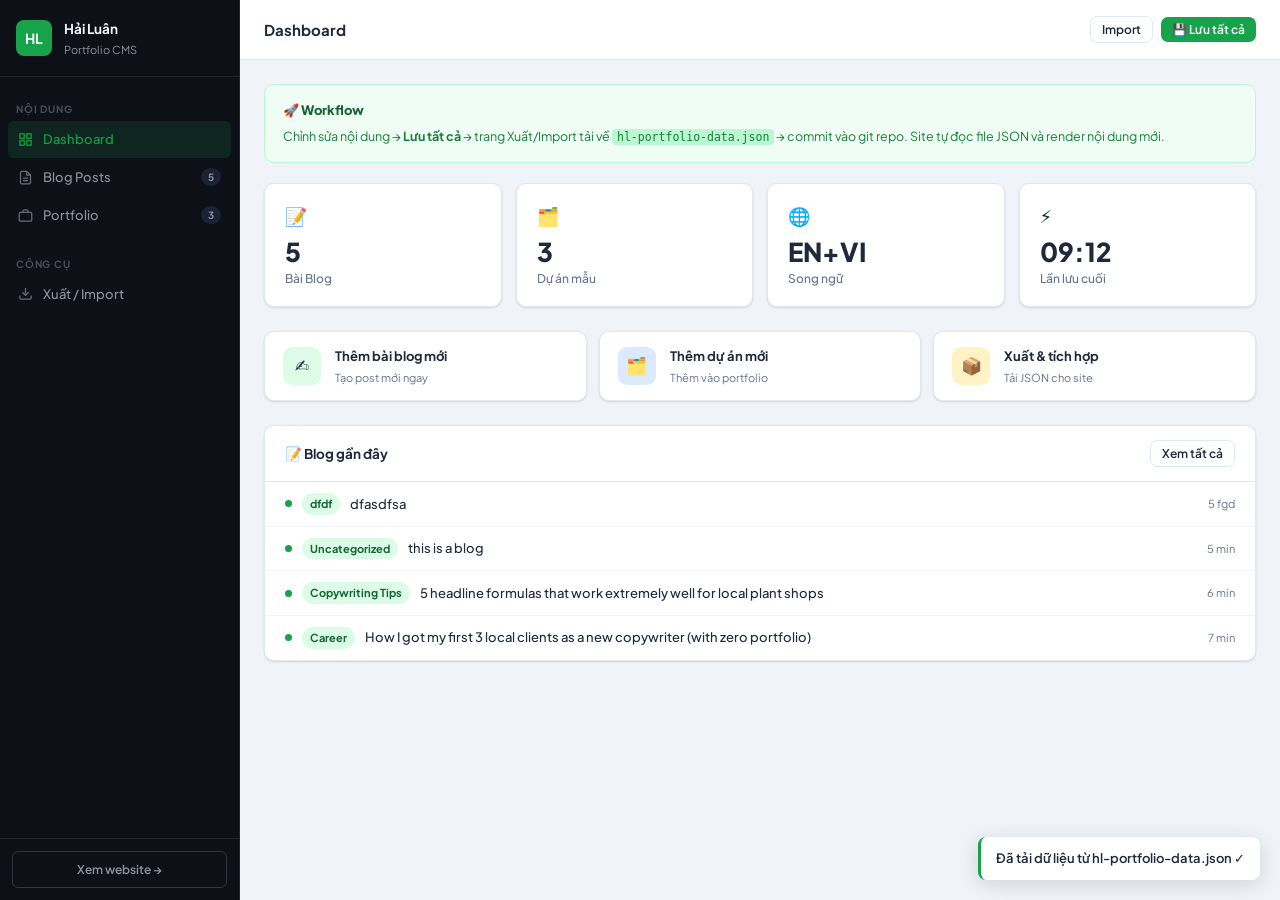
==== commit 43c49efc: "refactor: enhance markdown rendering and improve blog/portfolio modal functionality" ====
--- a/admin.html
+++ b/admin.html
@@ -5,157 +5,7 @@
 <meta name="viewport" content="width=device-width, initial-scale=1.0">
 <title>HL Admin — Portfolio CMS</title>
 <link href="https://fonts.googleapis.com/css2?family=Plus+Jakarta+Sans:ital,wght@0,300;0,400;0,500;0,600;0,700;1,400&display=swap" rel="stylesheet">
-<style>
-*,*::before,*::after{box-sizing:border-box;margin:0;padding:0}
-:root{
-  --green:#16a34a;--green-light:#dcfce7;--green-dim:#166534;
-  --sb:#0d1117;--sb-text:#8b949e;--sb-hover:#161b22;--sb-border:#21262d;
-  --bg:#f0f4f8;--card:#fff;--border:#e2e8f0;--text:#1e293b;--muted:#64748b;
-  --danger:#ef4444;--danger-bg:#fee2e2;--danger-border:#fecaca;
-  --purple:#7c3aed;--purple-light:#ede9fe;--purple-border:#ddd6fe;
-  --amber:#d97706;--amber-bg:#fef3c7;--amber-border:#fde68a;
-  --r:10px;--sh:0 1px 3px rgba(0,0,0,.08),0 1px 2px rgba(0,0,0,.06);
-  --sh-lg:0 10px 25px rgba(0,0,0,.12);--sw:240px;--th:60px;
-  --font:'Plus Jakarta Sans',system-ui,sans-serif;
-}
-body{font-family:var(--font);background:var(--bg);color:var(--text);min-height:100vh;display:flex;font-size:14px;line-height:1.6}
-.sidebar{width:var(--sw);background:var(--sb);height:100vh;position:fixed;top:0;left:0;display:flex;flex-direction:column;z-index:100;border-right:1px solid var(--sb-border)}
-.sb-logo{padding:18px 16px;display:flex;align-items:center;gap:12px;border-bottom:1px solid var(--sb-border)}
-.logo-pill{width:36px;height:36px;background:var(--green);border-radius:8px;display:flex;align-items:center;justify-content:center;font-weight:700;font-size:14px;color:#fff;flex-shrink:0}
-.logo-name{color:#f0f6fc;font-weight:700;font-size:13.5px}.logo-sub{color:#8b949e;font-size:11px;margin-top:1px}
-.sb-nav{padding:10px 8px;flex:1;overflow-y:auto}
-.sb-label{color:#484f58;font-size:10px;font-weight:700;letter-spacing:.08em;text-transform:uppercase;padding:8px 8px 4px;margin-top:6px}
-.nav-item{display:flex;align-items:center;gap:10px;padding:8px 10px;border-radius:6px;color:var(--sb-text);font-size:13px;font-weight:500;transition:all .15s;cursor:pointer;margin-bottom:1px;user-select:none}
-.nav-item:hover{background:var(--sb-hover);color:#c9d1d9}
-.nav-item.active{background:rgba(22,163,74,.15);color:var(--green)}
-.nav-item svg{width:15px;height:15px;flex-shrink:0;opacity:.7}.nav-item.active svg{opacity:1}
-.nav-badge{margin-left:auto;background:#1a2233;color:#8b949e;font-size:10px;padding:1px 7px;border-radius:10px;font-weight:700}
-.sb-foot{padding:12px;border-top:1px solid var(--sb-border)}
-.view-btn{display:block;text-align:center;padding:8px;border-radius:6px;border:1px solid #30363d;color:#8b949e;text-decoration:none;font-size:12px;font-weight:600;transition:all .15s}
-.view-btn:hover{border-color:var(--green);color:var(--green)}
-.main{margin-left:var(--sw);flex:1;display:flex;flex-direction:column;min-height:100vh}
-.topbar{height:var(--th);background:#fff;border-bottom:1px solid var(--border);display:flex;align-items:center;padding:0 24px;gap:12px;position:sticky;top:0;z-index:50}
-.topbar-title{font-size:15px;font-weight:700;flex:1}
-.topbar-actions{display:flex;gap:8px;align-items:center}
-.saved-ind{font-size:12px;color:var(--green);opacity:0;transition:opacity .3s;font-weight:600}
-.saved-ind.show{opacity:1}
-.btn{padding:7px 14px;border-radius:7px;border:none;cursor:pointer;font-size:13px;font-weight:600;font-family:var(--font);transition:all .15s;display:inline-flex;align-items:center;gap:6px;text-decoration:none}
-.btn-p{background:var(--green);color:#fff}.btn-p:hover{background:#15803d}
-.btn-s{background:#fff;color:var(--text);border:1px solid var(--border)}.btn-s:hover{background:#f8fafc}
-.btn-d{background:var(--danger-bg);color:var(--danger);border:1px solid var(--danger-border)}.btn-d:hover{background:#fecaca}
-.btn-sm{padding:5px 11px;font-size:12px}
-.btn-icon{padding:5px 7px;border-radius:6px;background:transparent;border:none;cursor:pointer;color:var(--muted);transition:all .15s;font-size:13px}.btn-icon:hover{background:#f1f5f9;color:var(--text)}
-.btn-ai{background:linear-gradient(135deg,#7c3aed,#4f46e5);color:#fff;border:none;padding:4px 10px;border-radius:5px;font-size:11px;font-weight:700;cursor:pointer;font-family:var(--font);transition:opacity .15s;display:inline-flex;align-items:center;gap:4px}
-.btn-ai:hover{opacity:.88}.btn-ai:disabled{opacity:.45;cursor:not-allowed}
-.content{padding:24px;flex:1}
-.section{display:none}.section.active{display:block}
-.stat-grid{display:grid;grid-template-columns:repeat(auto-fit,minmax(150px,1fr));gap:14px;margin-bottom:24px}
-.stat-card{background:#fff;border-radius:var(--r);padding:18px 20px;border:1px solid var(--border);box-shadow:var(--sh)}
-.stat-n{font-size:26px;font-weight:800;line-height:1;margin-bottom:4px}
-.stat-l{font-size:12px;color:var(--muted);font-weight:500}
-.stat-icon{font-size:18px;margin-bottom:8px;display:block}
-.qa-grid{display:grid;grid-template-columns:repeat(auto-fit,minmax(190px,1fr));gap:12px;margin-bottom:24px}
-.qa-card{background:#fff;border:1px solid var(--border);border-radius:var(--r);padding:14px 18px;cursor:pointer;transition:all .15s;display:flex;align-items:center;gap:14px;box-shadow:var(--sh)}
-.qa-card:hover{border-color:var(--green);transform:translateY(-2px);box-shadow:var(--sh-lg)}
-.qa-icon{width:38px;height:38px;border-radius:9px;display:flex;align-items:center;justify-content:center;font-size:17px;flex-shrink:0}
-.qa-title{font-weight:700;font-size:13px}.qa-sub{font-size:11px;color:var(--muted);margin-top:2px}
-.card{background:#fff;border-radius:var(--r);border:1px solid var(--border);box-shadow:var(--sh);overflow:hidden;margin-bottom:16px}
-.card-head{padding:14px 20px;border-bottom:1px solid var(--border);display:flex;align-items:center;gap:12px}
-.card-title{font-weight:700;font-size:13.5px;flex:1}
-.card-body{padding:18px 20px}
-.item-row{display:flex;align-items:center;gap:10px;padding:11px 20px;border-bottom:1px solid #f1f5f9;transition:background .1s;cursor:pointer}
-.item-row:last-child{border-bottom:none}.item-row:hover{background:#f8fafc}
-.item-badge{padding:2px 8px;border-radius:20px;font-size:11px;font-weight:700;background:var(--green-light);color:var(--green-dim);flex-shrink:0;white-space:nowrap}
-.item-badge.bl{background:#dbeafe;color:#1e40af}
-.item-title{flex:1;font-weight:500;font-size:13px;overflow:hidden;text-overflow:ellipsis;white-space:nowrap}
-.item-meta{font-size:11px;color:var(--muted);flex-shrink:0;white-space:nowrap}
-.item-acts{display:flex;gap:3px;opacity:0;transition:opacity .15s;flex-shrink:0}.item-row:hover .item-acts{opacity:1}
-.dot-full{width:7px;height:7px;border-radius:50%;background:var(--green);flex-shrink:0}
-.dot-empty{width:7px;height:7px;border-radius:50%;background:#e2e8f0;flex-shrink:0}
-.sec-head{display:flex;align-items:center;gap:12px;margin-bottom:18px}
-.sec-head h2{font-size:17px;font-weight:800;flex:1}
-/* ── OVERLAY ── */
-.overlay{position:fixed;inset:0;background:rgba(0,0,0,.45);z-index:200;display:flex;align-items:center;justify-content:center;padding:20px;opacity:0;pointer-events:none;transition:opacity .2s}
-.overlay.open{opacity:1;pointer-events:all}
-.ed-modal{background:#fff;border-radius:14px;width:100%;max-width:680px;max-height:90vh;display:flex;flex-direction:column;box-shadow:0 20px 60px rgba(0,0,0,.22);transform:scale(.95) translateY(12px);transition:transform .2s;overflow:hidden}
-.ed-modal.wide{max-width:820px}.ed-modal.preview{max-width:700px}
-.overlay.open .ed-modal{transform:scale(1) translateY(0)}
-.ed-head{padding:16px 20px;border-bottom:1px solid var(--border);display:flex;align-items:center;gap:12px;flex-shrink:0}
-.ed-title{font-weight:800;font-size:15px;flex:1}
-.ed-body{padding:20px;overflow-y:auto;flex:1}
-.ed-foot{padding:13px 20px;border-top:1px solid var(--border);display:flex;align-items:center;gap:8px;justify-content:flex-end;flex-shrink:0}
-/* ── TABS ── */
-.ed-tabs{display:flex;gap:2px;padding:10px 20px 0;border-bottom:1px solid var(--border);background:#fafbfc;flex-shrink:0}
-.ed-tab{padding:7px 14px;font-size:12px;font-weight:700;color:var(--muted);cursor:pointer;border-radius:7px 7px 0 0;border:1px solid transparent;border-bottom:none;margin-bottom:-1px;transition:all .15s}
-.ed-tab.active{background:#fff;color:var(--text);border-color:var(--border)}
-.ed-tab-pane{display:none}.ed-tab-pane.active{display:block}
-/* ── FORM ── */
-.fg{margin-bottom:15px}
-.fg label,.fg-label{display:flex;align-items:center;gap:8px;font-size:11px;font-weight:700;color:var(--muted);margin-bottom:5px;text-transform:uppercase;letter-spacing:.05em}
-.ai-row{display:flex;align-items:center;gap:8px;margin-bottom:5px}
-.ai-row .fg-label{margin:0;flex:1}
-.fg input,.fg textarea,.fg select{width:100%;padding:8px 11px;border:1.5px solid var(--border);border-radius:7px;font-size:13.5px;font-family:var(--font);color:var(--text);background:#fff;transition:border-color .15s;outline:none;resize:vertical}
-.fg input:focus,.fg textarea:focus,.fg select:focus{border-color:var(--green);box-shadow:0 0 0 3px rgba(22,163,74,.1)}
-.fg textarea{min-height:90px;line-height:1.6}
-.fg-row{display:grid;grid-template-columns:1fr 1fr;gap:12px}
-.field-hint{font-size:11px;color:var(--muted);margin-top:4px}
-.field-hint code{background:#f1f5f9;padding:1px 4px;border-radius:3px;font-family:monospace}
-.content-note{background:var(--amber-bg);border:1px solid var(--amber-border);border-radius:7px;padding:9px 12px;font-size:12px;color:var(--amber);margin-bottom:12px;line-height:1.5}
-.content-note strong{font-weight:700;display:block;margin-bottom:2px}
-/* ── AI ── */
-.ai-result-box{background:var(--purple-light);border:1px solid var(--purple-border);border-radius:7px;padding:11px 13px;margin-top:7px;font-size:12.5px;line-height:1.65;color:#3730a3}
-.ai-loading{display:flex;align-items:center;gap:7px;color:var(--purple);font-size:12px;margin-top:6px;padding:8px 0}
-.ai-dot{width:6px;height:6px;border-radius:50%;background:var(--purple);animation:blink 1.1s infinite}
-.ai-dot:nth-child(2){animation-delay:.2s}.ai-dot:nth-child(3){animation-delay:.4s}
-@keyframes blink{0%,100%{opacity:.25}50%{opacity:1}}
-/* ── COLOR PICKER ── */
-.color-opts{display:flex;gap:8px;flex-wrap:wrap;margin-top:4px}
-.co{width:26px;height:26px;border-radius:6px;cursor:pointer;border:2.5px solid transparent;transition:all .15s;flex-shrink:0}
-.co.sel{border-color:var(--text);transform:scale(1.12)}
-.co-1{background:linear-gradient(135deg,#2d6a4f,#40916c)}.co-2{background:linear-gradient(135deg,#1e3a5f,#2563eb)}
-.co-3{background:linear-gradient(135deg,#3d1a78,#7c3aed)}.co-4{background:linear-gradient(135deg,#7c2d12,#c2410c)}
-.co-5{background:linear-gradient(135deg,#1e3a2f,#16a34a)}.co-6{background:linear-gradient(135deg,#1e2a4a,#374151)}
-.hr{border:none;border-top:1px solid var(--border);margin:18px 0}
-.sec-divider{font-size:11px;font-weight:700;color:var(--muted);text-transform:uppercase;letter-spacing:.06em;margin-bottom:12px;display:flex;align-items:center;gap:8px}
-.sec-divider::after{content:'';flex:1;height:1px;background:var(--border)}
-.export-box{background:#f8fafc;border:1px dashed #cbd5e1;border-radius:8px;padding:14px}
-.export-box pre{font-size:11px;color:var(--muted);overflow-x:auto;white-space:pre-wrap;word-break:break-all;max-height:180px;overflow-y:auto;font-family:monospace;line-height:1.5}
-.info-box{background:#f0fdf4;border:1px solid #bbf7d0;border-radius:10px;padding:15px 18px;margin-bottom:20px}
-.info-box h4{font-size:13px;font-weight:800;color:#166534;margin-bottom:5px}
-.info-box p{font-size:12.5px;color:#15803d;line-height:1.65}
-.info-box code{background:#bbf7d0;padding:1px 5px;border-radius:4px;font-family:monospace;font-size:11.5px}
-.empty{text-align:center;padding:48px 24px;color:var(--muted)}
-.empty-icon{font-size:34px;margin-bottom:12px}.empty-title{font-weight:700;font-size:14px;color:var(--text);margin-bottom:4px}.empty-sub{font-size:12.5px;margin-bottom:14px}
-.toast-wrap{position:fixed;bottom:20px;right:20px;z-index:999;display:flex;flex-direction:column;gap:8px}
-.toast{background:#fff;border-radius:8px;padding:11px 15px;box-shadow:0 4px 20px rgba(0,0,0,.14);font-size:13px;font-weight:600;display:flex;align-items:center;gap:8px;transform:translateX(110px);opacity:0;transition:all .25s;border-left:3px solid var(--green)}
-.toast.show{transform:translateX(0);opacity:1}.toast.err{border-left-color:var(--danger)}
-.step{display:inline-flex;align-items:center;justify-content:center;width:20px;height:20px;border-radius:50%;background:var(--green);color:#fff;font-size:11px;font-weight:800;flex-shrink:0}
-/* ── PREVIEW ── */
-.plang-row{display:flex;gap:6px;margin-bottom:20px}
-.plang-btn{padding:4px 12px;border-radius:20px;border:1.5px solid var(--border);font-size:12px;font-weight:700;cursor:pointer;background:#fff;transition:all .15s;font-family:var(--font)}
-.plang-btn.active{background:var(--green);color:#fff;border-color:var(--green)}
-.blog-preview-wrap{display:none}.blog-preview-wrap.active{display:block}
-.bp-meta{display:flex;align-items:center;gap:8px;margin-bottom:14px;flex-wrap:wrap}
-.bp-cat{background:var(--green-light);color:var(--green-dim);padding:3px 10px;border-radius:20px;font-size:11px;font-weight:700}
-.bp-time{font-size:12px;color:var(--muted)}
-.bp-title{font-size:20px;font-weight:800;line-height:1.3;margin-bottom:14px}
-.bp-excerpt{font-size:14px;color:var(--muted);border-left:3px solid var(--green);padding-left:14px;margin-bottom:18px;font-style:italic;line-height:1.65}
-.bp-content p{font-size:13.5px;line-height:1.8;color:#334155;margin-bottom:12px}
-.bp-empty{background:#f8fafc;border:1px dashed #cbd5e1;border-radius:8px;padding:24px;text-align:center;color:var(--muted);font-size:13px}
-/* ── CASE STUDY PREVIEW ── */
-.cs-type-tag{font-size:11px;font-weight:700;color:var(--muted);text-transform:uppercase;letter-spacing:.05em;margin-bottom:4px}
-.cs-title{font-size:18px;font-weight:800;line-height:1.3;margin-bottom:18px}
-.cs-section{margin-bottom:22px}
-.cs-section-head{font-size:11px;font-weight:800;color:var(--muted);text-transform:uppercase;letter-spacing:.07em;margin-bottom:8px}
-.cs-brief{font-size:13.5px;line-height:1.7;color:#334155}
-.cs-copy-box{background:#f8fafc;border:1px solid var(--border);border-radius:9px;padding:16px 18px;font-size:13.5px;line-height:1.8;color:#1e293b}
-.cs-copy-box p{margin-bottom:10px}.cs-copy-box p:last-child{margin:0}
-.cs-bk-list{list-style:none;display:flex;flex-direction:column;gap:10px}
-.cs-bk-item{display:flex;gap:10px;font-size:13px;line-height:1.6}
-.cs-bk-tag{font-size:11px;font-weight:800;background:var(--green-light);color:var(--green-dim);padding:2px 9px;border-radius:5px;flex-shrink:0;align-self:flex-start;margin-top:2px}
-.cs-empty{background:#f8fafc;border:1px dashed #cbd5e1;border-radius:8px;padding:18px;text-align:center;color:var(--muted);font-size:13px}
-@media(max-width:768px){.sidebar{transform:translateX(-100%)}.main{margin-left:0}.fg-row{grid-template-columns:1fr}}
-</style>
+<link rel="stylesheet" href="admin-style.css">
 </head>
 <body>
 
@@ -183,7 +33,7 @@
     </div>
   </nav>
   <div class="sb-foot">
-    <a href="index.html" target="_blank" class="view-btn">🌐 Xem website →</a>
+    <a href="index.html" target="_blank" class="view-btn">Xem website →</a>
   </div>
 </aside>
 
@@ -192,7 +42,7 @@
     <div class="topbar-title" id="pageTitle">Dashboard</div>
     <div class="topbar-actions">
       <span class="saved-ind" id="savedInd">✓ Đã lưu</span>
-      <button class="btn btn-s btn-sm" onclick="importJSON()">📂 Import</button>
+      <button class="btn btn-s btn-sm" onclick="importJSON()">Import</button>
       <button class="btn btn-p btn-sm" onclick="saveAll()">💾 Lưu tất cả</button>
     </div>
   </header>
@@ -256,7 +106,7 @@
           <button class="btn btn-s btn-sm" onclick="copySnippet()">📋 Copy snippet</button>
           <div style="display:flex;gap:10px;align-items:flex-start;margin-top:18px">
             <span class="step">2</span>
-            <span style="font-size:13px">Mỗi khi cập nhật nội dung: tải <strong>hl-portfolio-data.json</strong> và commit vào git cùng thư mục với <code style="background:#f1f5f9;padding:1px 5px;border-radius:3px;font-family:monospace">index.html</code>.</span>
+            <span style="font-size:13px">Mỗi khi cập nhật: tải <strong>hl-portfolio-data.json</strong> và commit vào git cùng thư mục với <code style="background:#f1f5f9;padding:1px 5px;border-radius:3px;font-family:monospace">index.html</code>.</span>
           </div>
         </div>
       </div>
@@ -279,16 +129,21 @@
   </div>
 </main>
 
-<!-- ═══ BLOG EDITOR ═══ -->
-<div class="overlay" id="blogOverlay" onclick="if(event.target===this)closeBlogEd()">
-  <div class="ed-modal" style="max-width:740px">
-    <div class="ed-head"><div class="ed-title" id="blogEdTitle">Thêm bài viết mới</div><button class="btn-icon" onclick="closeBlogEd()">✕</button></div>
+<!-- ═══ BLOG EDITOR — no onclick on overlay (close only via X or Esc) ═══ -->
+<div class="overlay" id="blogOverlay">
+  <div class="ed-modal" style="max-width:760px">
+    <div class="ed-head">
+      <div class="ed-title" id="blogEdTitle">Thêm bài viết mới</div>
+      <button class="btn-icon" onclick="closeBlogEd()">✕</button>
+    </div>
     <div class="ed-tabs">
       <div class="ed-tab active" data-tab="bmeta" onclick="switchTab('blog',this)">📋 Thông tin</div>
-      <div class="ed-tab" data-tab="bcontent-en" onclick="switchTab('blog',this)">🇬🇧 Nội dung EN</div>
-      <div class="ed-tab" data-tab="bcontent-vi" onclick="switchTab('blog',this)">🇻🇳 Nội dung VI</div>
+      <div class="ed-tab" data-tab="bcontent-en" onclick="switchTab('blog',this)"><span class="lang-badge en">EN</span> Nội dung</div>
+      <div class="ed-tab" data-tab="bcontent-vi" onclick="switchTab('blog',this)"><span class="lang-badge vi">VI</span> Nội dung</div>
     </div>
     <div class="ed-body">
+
+      <!-- Tab: Thông tin -->
       <div class="ed-tab-pane active" id="tab-bmeta">
         <div class="fg-row">
           <div class="fg"><label>Danh mục (EN)</label><input id="b-cat-en" placeholder="Copywriting, Career, Tips…"></div>
@@ -307,11 +162,11 @@
           <input id="b-title-vi" placeholder="Tiêu đề tiếng Việt…"><div id="ar-btitle-vi"></div>
         </div>
         <div class="fg">
-          <div class="ai-row"><span class="fg-label">Excerpt / Preview card (EN)</span><button class="btn-ai" onclick="aiAssist('bexcerpt-en')">✨ AI gợi ý</button></div>
+          <div class="ai-row"><span class="fg-label">Excerpt — Preview card (EN)</span><button class="btn-ai" onclick="aiAssist('bexcerpt-en')">✨ AI gợi ý</button></div>
           <textarea id="b-excerpt-en" rows="3" placeholder="Short preview shown on the blog card…"></textarea><div id="ar-bexcerpt-en"></div>
         </div>
         <div class="fg">
-          <div class="ai-row"><span class="fg-label">Excerpt / Preview card (VI)</span><button class="btn-ai" onclick="aiAssist('bexcerpt-vi')">✨ AI gợi ý</button></div>
+          <div class="ai-row"><span class="fg-label">Excerpt — Preview card (VI)</span><button class="btn-ai" onclick="aiAssist('bexcerpt-vi')">✨ AI gợi ý</button></div>
           <textarea id="b-excerpt-vi" rows="3" placeholder="Mô tả ngắn trên blog card…"></textarea><div id="ar-bexcerpt-vi"></div>
         </div>
         <div class="fg">
@@ -320,24 +175,33 @@
           <div class="field-hint">Có URL → mở link ngoài. Trống → mở blog detail modal ngay trên site.</div>
         </div>
       </div>
+
+      <!-- Tab: Content EN -->
       <div class="ed-tab-pane" id="tab-bcontent-en">
-        <div class="content-note"><strong>📄 Nội dung bài viết đầy đủ (English)</strong>Viết bài ở đây. Xuống dòng 2 lần = đoạn mới. In đậm: <code>**text**</code></div>
+        <div class="content-note"><strong>📄 Nội dung bài viết (English)</strong>Dùng toolbar bên dưới để định dạng. Xuống dòng 2 lần = đoạn mới.</div>
         <div class="fg">
           <div class="ai-row"><span class="fg-label">Nội dung bài viết (EN)</span><button class="btn-ai" onclick="aiAssist('bcontent-en')">✨ AI viết thử</button></div>
-          <textarea id="b-content-en" rows="20" placeholder="Write the full blog post in English…&#10;&#10;Hook paragraph.&#10;&#10;Development with specific examples.&#10;&#10;Clear takeaway / CTA at the end."></textarea><div id="ar-bcontent-en"></div>
-        </div>
-      </div>
+          <div class="md-toolbar" id="tb-b-content-en"><!-- toolbar injected by JS --></div>
+          <textarea id="b-content-en" rows="20" placeholder="## Heading&#10;&#10;Normal paragraph text here.&#10;&#10;**bold text** and *italic text*&#10;&#10;> This is a blockquote&#10;&#10;- Bullet item one&#10;- Bullet item two"></textarea>
+          <div id="ar-bcontent-en"></div>
+        </div>
+      </div>
+
+      <!-- Tab: Content VI -->
       <div class="ed-tab-pane" id="tab-bcontent-vi">
-        <div class="content-note"><strong>📄 Nội dung bài viết đầy đủ (Tiếng Việt)</strong>Viết bài ở đây. Xuống dòng 2 lần = đoạn mới. In đậm: <code>**text**</code></div>
+        <div class="content-note"><strong>📄 Nội dung bài viết (Tiếng Việt)</strong>Dùng toolbar bên dưới để định dạng. Xuống dòng 2 lần = đoạn mới.</div>
         <div class="fg">
           <div class="ai-row"><span class="fg-label">Nội dung bài viết (VI)</span><button class="btn-ai" onclick="aiAssist('bcontent-vi')">✨ AI viết thử</button></div>
-          <textarea id="b-content-vi" rows="20" placeholder="Viết bài viết đầy đủ bằng tiếng Việt…&#10;&#10;Mở đầu bằng hook.&#10;&#10;Phát triển với ví dụ cụ thể.&#10;&#10;Kết với takeaway rõ ràng."></textarea><div id="ar-bcontent-vi"></div>
-        </div>
-      </div>
+          <div class="md-toolbar" id="tb-b-content-vi"><!-- toolbar injected by JS --></div>
+          <textarea id="b-content-vi" rows="20" placeholder="## Tiêu đề&#10;&#10;Đoạn văn thông thường ở đây.&#10;&#10;**in đậm** và *in nghiêng*&#10;&#10;> Đây là blockquote&#10;&#10;- Gạch đầu dòng một&#10;- Gạch đầu dòng hai"></textarea>
+          <div id="ar-bcontent-vi"></div>
+        </div>
+      </div>
+
     </div>
     <div class="ed-foot">
       <button class="btn btn-d btn-sm" id="blogDelBtn" onclick="delBlog()" style="margin-right:auto;display:none">🗑️ Xóa</button>
-      <button class="btn btn-s btn-sm" id="blogPreviewBtn" onclick="previewBlog()" style="display:none">👁️ Preview</button>
+      <button class="btn btn-s btn-sm" id="blogPreviewBtn" onclick="previewBlog()" style="display:none">👁 Preview</button>
       <button class="btn btn-s" onclick="closeBlogEd()">Huỷ</button>
       <button class="btn btn-p" onclick="saveBlog()">💾 Lưu</button>
     </div>
@@ -345,13 +209,13 @@
 </div>
 
 <!-- ═══ BLOG PREVIEW ═══ -->
-<div class="overlay" id="blogPrevOverlay" onclick="if(event.target===this)closeBlogPrev()" style="z-index:300">
+<div class="overlay" id="blogPrevOverlay" style="z-index:300">
   <div class="ed-modal preview">
-    <div class="ed-head"><div class="ed-title">👁️ Preview bài viết</div><button class="btn-icon" onclick="closeBlogPrev()">✕</button></div>
+    <div class="ed-head"><div class="ed-title">👁 Preview bài viết</div><button class="btn-icon" onclick="closeBlogPrev()">✕</button></div>
     <div class="ed-body">
       <div class="plang-row">
-        <button class="plang-btn active" onclick="switchPrevLang('en',this,'blog')">🇬🇧 English</button>
-        <button class="plang-btn" onclick="switchPrevLang('vi',this,'blog')">🇻🇳 Tiếng Việt</button>
+        <button class="plang-btn active" onclick="switchPrevLang('en',this,'blog')"><span class="lang-badge en">EN</span> English</button>
+        <button class="plang-btn" onclick="switchPrevLang('vi',this,'blog')"><span class="lang-badge vi">VI</span> Tiếng Việt</button>
       </div>
       <div class="blog-preview-wrap active" id="bp-en"></div>
       <div class="blog-preview-wrap" id="bp-vi"></div>
@@ -363,8 +227,8 @@
   </div>
 </div>
 
-<!-- ═══ PORTFOLIO EDITOR ═══ -->
-<div class="overlay" id="portOverlay" onclick="if(event.target===this)closePortEd()">
+<!-- ═══ PORTFOLIO EDITOR — no onclick on overlay ═══ -->
+<div class="overlay" id="portOverlay">
   <div class="ed-modal wide">
     <div class="ed-head"><div class="ed-title" id="portEdTitle">Thêm dự án mới</div><button class="btn-icon" onclick="closePortEd()">✕</button></div>
     <div class="ed-tabs">
@@ -373,6 +237,8 @@
       <div class="ed-tab" data-tab="pbreakdown" onclick="switchTab('port',this)">🔍 Phân tích</div>
     </div>
     <div class="ed-body">
+
+      <!-- Tab: Meta -->
       <div class="ed-tab-pane active" id="tab-pmeta">
         <div class="fg-row">
           <div class="fg"><label>Loại content (EN)</label><input id="p-type-en" placeholder="Facebook Ad, Landing Page…"></div>
@@ -404,29 +270,36 @@
         <div class="fg"><label>Brief (EN)</label><textarea id="p-brief-en" rows="4" placeholder="Client, target audience, goal, tone, budget…"></textarea></div>
         <div class="fg"><label>Brief (VI)</label><textarea id="p-brief-vi" rows="4" placeholder="Khách hàng, đối tượng, mục tiêu, tone, ngân sách…"></textarea></div>
       </div>
+
+      <!-- Tab: Copy -->
       <div class="ed-tab-pane" id="tab-pcopy">
         <div class="fg">
-          <div class="ai-row"><span class="fg-label">Bài copy mẫu (VI)</span><button class="btn-ai" onclick="aiAssist('pcopy-vi')">✨ AI viết thử</button></div>
-          <textarea id="p-copy-vi" rows="11" placeholder="Bài copy tiếng Việt…&#10;&#10;Headline mạnh → Hook → Agitate → Solution → CTA"></textarea><div id="ar-pcopy-vi"></div>
+          <div class="ai-row"><span class="fg-label"><span class="lang-badge vi" style="margin-right:4px">VI</span> Bài copy mẫu</span><button class="btn-ai" onclick="aiAssist('pcopy-vi')">✨ AI viết thử</button></div>
+          <div class="md-toolbar" id="tb-p-copy-vi"></div>
+          <textarea id="p-copy-vi" rows="11" placeholder="Headline mạnh…&#10;&#10;Hook — câu dẫn dắt.&#10;&#10;Phát triển vấn đề.&#10;&#10;Giải pháp.&#10;&#10;💬 CTA →"></textarea><div id="ar-pcopy-vi"></div>
         </div>
         <div class="hr"></div>
         <div class="fg">
-          <div class="ai-row"><span class="fg-label">Bài copy mẫu (EN)</span><button class="btn-ai" onclick="aiAssist('pcopy-en')">✨ AI viết thử</button></div>
-          <textarea id="p-copy-en" rows="11" placeholder="English version…&#10;&#10;Strong headline → Hook → Agitate → Solution → CTA"></textarea><div id="ar-pcopy-en"></div>
-        </div>
-      </div>
+          <div class="ai-row"><span class="fg-label"><span class="lang-badge en" style="margin-right:4px">EN</span> Bài copy mẫu</span><button class="btn-ai" onclick="aiAssist('pcopy-en')">✨ AI viết thử</button></div>
+          <div class="md-toolbar" id="tb-p-copy-en"></div>
+          <textarea id="p-copy-en" rows="11" placeholder="Strong headline…&#10;&#10;Hook — the opener.&#10;&#10;Develop the problem.&#10;&#10;The solution.&#10;&#10;💬 CTA →"></textarea><div id="ar-pcopy-en"></div>
+        </div>
+      </div>
+
+      <!-- Tab: Breakdown -->
       <div class="ed-tab-pane" id="tab-pbreakdown">
-        <div class="content-note"><strong>🔍 Copywriting Breakdown</strong>Mỗi dòng = 1 điểm. Format: <code>Tag||Nội dung giải thích</code></div>
+        <div class="content-note"><strong>🔍 Copywriting Breakdown</strong>Mỗi dòng = 1 điểm phân tích. Format: <code>Tag||Nội dung giải thích</code></div>
         <div class="fg">
           <label>Breakdown (hiện trong case study modal trên site)</label>
-          <textarea id="p-breakdown" rows="14" placeholder="Hook||Headline gọi ra nỗi sợ cụ thể rồi lật ngược thành cảm giác nhẹ nhõm.&#10;P — Problem||&quot;Bạn đã bao giờ...&quot; — làm người đọc cảm thấy được hiểu, không bị phán xét.&#10;A — Agitate||Validate cảm xúc trước khi đưa ra giải pháp. Ngắn, thật, tạo kết nối.&#10;S — Solution||Sản phẩm được giới thiệu như câu trả lời logic với twist tạo credibility.&#10;Social proof||Số liệu xóa rào cản trước khi nó hình thành.&#10;CTA||CTA mềm phù hợp với tone — conversation leads to sale."></textarea>
+          <textarea id="p-breakdown" rows="14" style="font-family:monospace;font-size:12.5px" placeholder="Hook||Headline gọi ra nỗi sợ cụ thể rồi lật ngược thành cảm giác nhẹ nhõm.&#10;P — Problem||&quot;Bạn đã bao giờ...&quot; — làm người đọc cảm thấy được hiểu.&#10;A — Agitate||Validate cảm xúc trước khi đưa ra giải pháp. Ngắn, thật.&#10;S — Solution||Sản phẩm được giới thiệu như câu trả lời logic với twist tạo credibility.&#10;Social proof||Số liệu xóa rào cản trước khi nó hình thành.&#10;CTA||CTA mềm phù hợp với tone — conversation leads to sale."></textarea>
           <div class="field-hint">Mỗi dòng: <code>Tag||Giải thích</code></div>
         </div>
       </div>
+
     </div>
     <div class="ed-foot">
       <button class="btn btn-d btn-sm" id="portDelBtn" onclick="delPort()" style="margin-right:auto;display:none">🗑️ Xóa</button>
-      <button class="btn btn-s btn-sm" id="portPreviewBtn" onclick="previewPort()" style="display:none">👁️ Preview</button>
+      <button class="btn btn-s btn-sm" id="portPreviewBtn" onclick="previewPort()" style="display:none">👁 Preview</button>
       <button class="btn btn-s" onclick="closePortEd()">Huỷ</button>
       <button class="btn btn-p" onclick="savePort()">💾 Lưu</button>
     </div>
@@ -434,13 +307,13 @@
 </div>
 
 <!-- ═══ PORTFOLIO CASE STUDY PREVIEW ═══ -->
-<div class="overlay" id="portPrevOverlay" onclick="if(event.target===this)closePortPrev()" style="z-index:300">
+<div class="overlay" id="portPrevOverlay" style="z-index:300">
   <div class="ed-modal preview">
-    <div class="ed-head"><div class="ed-title">👁️ Preview Case Study</div><button class="btn-icon" onclick="closePortPrev()">✕</button></div>
+    <div class="ed-head"><div class="ed-title">👁 Preview Case Study</div><button class="btn-icon" onclick="closePortPrev()">✕</button></div>
     <div class="ed-body">
       <div class="plang-row">
-        <button class="plang-btn active" onclick="switchPrevLang('en',this,'port')">🇬🇧 English</button>
-        <button class="plang-btn" onclick="switchPrevLang('vi',this,'port')">🇻🇳 Tiếng Việt</button>
+        <button class="plang-btn active" onclick="switchPrevLang('en',this,'port')"><span class="lang-badge en">EN</span> English</button>
+        <button class="plang-btn" onclick="switchPrevLang('vi',this,'port')"><span class="lang-badge vi">VI</span> Tiếng Việt</button>
       </div>
       <div id="cs-body"></div>
     </div>
@@ -454,29 +327,172 @@
 <div class="toast-wrap" id="toasts"></div>
 
 <script>
+// ═══════════════════════════════════════════════════════
+// MARKDOWN TOOLBAR
+// ═══════════════════════════════════════════════════════
+const TOOLBAR_ACTIONS = [
+  { label:'H2', title:'Heading 2', prefix:'## ', suffix:'', placeholder:'Tiêu đề lớn' },
+  { label:'H3', title:'Heading 3', prefix:'### ', suffix:'', placeholder:'Tiêu đề nhỏ' },
+  { sep: true },
+  { label:'B', title:'In đậm (Bold)', prefix:'**', suffix:'**', placeholder:'văn bản đậm', style:'font-weight:800' },
+  { label:'I', title:'In nghiêng (Italic)', prefix:'*', suffix:'*', placeholder:'văn bản nghiêng', style:'font-style:italic' },
+  { label:'~~', title:'Gạch ngang (Strike)', prefix:'~~', suffix:'~~', placeholder:'văn bản' },
+  { label:'<>', title:'Inline code', prefix:'`', suffix:'`', placeholder:'code' },
+  { sep: true },
+  { label:'" "', title:'Blockquote / Trích dẫn', prefix:'> ', suffix:'', placeholder:'Nội dung trích dẫn', block:true },
+  { label:'—', title:'Gạch ngang divider', insert:'\n\n---\n\n' },
+  { sep: true },
+  { label:'• List', title:'Bullet list', prefix:'- ', suffix:'', placeholder:'Mục danh sách', block:true },
+  { label:'1. List', title:'Numbered list', prefix:'1. ', suffix:'', placeholder:'Mục danh sách', block:true },
+  { sep: true },
+  { label:'Link', title:'Thêm link', prefix:'[', suffix:'](url)', placeholder:'tên link' },
+];
+
+function buildToolbar(tbId, taId) {
+  const tb = document.getElementById(tbId);
+  if (!tb) return;
+  tb.innerHTML = TOOLBAR_ACTIONS.map((a, i) => {
+    if (a.sep) return '<div class="md-sep"></div>';
+    return `<button type="button" class="md-btn" title="${a.title}" onclick="mdInsert('${taId}',${JSON.stringify(a)})">${a.label}</button>`;
+  }).join('') + '<span class="md-hint">Ctrl+Z để undo</span>';
+}
+
+function mdInsert(taId, action) {
+  const ta = document.getElementById(taId);
+  if (!ta) return;
+  ta.focus();
+  const start = ta.selectionStart, end = ta.selectionEnd;
+  const sel = ta.value.slice(start, end);
+  let insert = '';
+
+  if (action.insert) {
+    // Fixed insert (like ---)
+    insert = action.insert;
+    const newVal = ta.value.slice(0, start) + insert + ta.value.slice(end);
+    ta.value = newVal;
+    ta.selectionStart = ta.selectionEnd = start + insert.length;
+  } else if (action.block && !sel) {
+    // Block prefix at start of line
+    const lineStart = ta.value.lastIndexOf('\n', start - 1) + 1;
+    const newVal = ta.value.slice(0, lineStart) + action.prefix + ta.value.slice(lineStart);
+    ta.value = newVal;
+    ta.selectionStart = ta.selectionEnd = start + action.prefix.length;
+  } else {
+    const text = sel || action.placeholder || '';
+    insert = action.prefix + text + (action.suffix || '');
+    const newVal = ta.value.slice(0, start) + insert + ta.value.slice(end);
+    ta.value = newVal;
+    if (!sel && action.placeholder) {
+      // Select the placeholder so user can type over it
+      ta.selectionStart = start + action.prefix.length;
+      ta.selectionEnd = start + action.prefix.length + text.length;
+    } else {
+      ta.selectionStart = ta.selectionEnd = start + insert.length;
+    }
+  }
+  // Trigger autosave state change
+  ta.dispatchEvent(new Event('input'));
+}
+
+// Build all toolbars after DOM ready
+function buildAllToolbars() {
+  buildToolbar('tb-b-content-en', 'b-content-en');
+  buildToolbar('tb-b-content-vi', 'b-content-vi');
+  buildToolbar('tb-p-copy-vi', 'p-copy-vi');
+  buildToolbar('tb-p-copy-en', 'p-copy-en');
+}
+
+// ═══════════════════════════════════════════════════════
+// MARKDOWN RENDERER (for preview)
+// ═══════════════════════════════════════════════════════
+function renderMd(raw) {
+  if (!raw) return '';
+  // Process line by line
+  const lines = raw.split('\n');
+  let html = '';
+  let inUl = false, inOl = false;
+
+  function closeLists() {
+    if (inUl) { html += '</ul>'; inUl = false; }
+    if (inOl) { html += '</ol>'; inOl = false; }
+  }
+
+  function inlineFormat(s) {
+    return s
+      .replace(/&/g,'&amp;').replace(/</g,'&lt;').replace(/>/g,'&gt;')
+      .replace(/\*\*(.*?)\*\*/g,'<strong>$1</strong>')
+      .replace(/~~(.*?)~~/g,'<del>$1</del>')
+      .replace(/\*(.*?)\*/g,'<em>$1</em>')
+      .replace(/`(.*?)`/g,'<code>$1</code>')
+      .replace(/\[([^\]]+)\]\(([^)]+)\)/g,'<a href="$2" target="_blank">$1</a>');
+  }
+
+  let i = 0;
+  while (i < lines.length) {
+    const line = lines[i];
+
+    if (/^---+$/.test(line.trim())) {
+      closeLists(); html += '<hr>'; i++; continue;
+    }
+    if (/^## (.+)/.test(line)) {
+      closeLists(); html += `<h2>${inlineFormat(line.slice(3))}</h2>`; i++; continue;
+    }
+    if (/^### (.+)/.test(line)) {
+      closeLists(); html += `<h3>${inlineFormat(line.slice(4))}</h3>`; i++; continue;
+    }
+    if (/^> (.+)/.test(line)) {
+      closeLists(); html += `<blockquote>${inlineFormat(line.slice(2))}</blockquote>`; i++; continue;
+    }
+    if (/^- (.+)/.test(line)) {
+      if (!inUl) { closeLists(); html += '<ul>'; inUl = true; }
+      html += `<li>${inlineFormat(line.slice(2))}</li>`; i++; continue;
+    }
+    if (/^\d+\. (.+)/.test(line)) {
+      if (!inOl) { closeLists(); html += '<ol>'; inOl = true; }
+      html += `<li>${inlineFormat(line.replace(/^\d+\. /,''))}</li>`; i++; continue;
+    }
+    if (line.trim() === '') {
+      closeLists(); i++;
+      // Collect blank lines, then next non-blank is a paragraph
+      while (i < lines.length && lines[i].trim() === '') i++;
+      continue;
+    }
+    // Regular paragraph — collect consecutive non-empty, non-special lines
+    closeLists();
+    let para = '';
+    while (i < lines.length && lines[i].trim() !== '' && !/^(## |### |> |- |\d+\. |---+)/.test(lines[i])) {
+      para += (para ? '<br>' : '') + inlineFormat(lines[i]);
+      i++;
+    }
+    if (para) html += `<p>${para}</p>`;
+  }
+  closeLists();
+  return html;
+}
+
+// ═══════════════════════════════════════════════════════
+// DATA
+// ═══════════════════════════════════════════════════════
 let D = null;
 let curBlog = null, curPort = null, selColor = '1';
 let _prevBlogId = null, _prevPortId = null, _csLang = 'en';
 
-// ── DATA INIT ──
 async function initData() {
-  // 1. localStorage cache
   try {
     const c = localStorage.getItem('hl_cms');
-    if (c) { D = JSON.parse(c); renderDash(); return; }
+    if (c) { D = JSON.parse(c); renderDash(); buildAllToolbars(); return; }
   } catch(e){}
-  // 2. hl-portfolio-data.json
   try {
     const r = await fetch('hl-portfolio-data.json');
     if (r.ok) {
       D = await r.json();
       localStorage.setItem('hl_cms', JSON.stringify(D));
-      renderDash(); toast('Đã tải dữ liệu từ hl-portfolio-data.json ✓'); return;
+      renderDash(); toast('Đã tải dữ liệu từ hl-portfolio-data.json ✓');
+      buildAllToolbars(); return;
     }
   } catch(e){}
-  // 3. Empty
   D = { blog: [], portfolio: [], lastSaved: null };
-  renderDash();
+  renderDash(); buildAllToolbars();
 }
 
 function saveAll() {
@@ -534,7 +550,7 @@
       <span class="item-title">${h(b.title.en)}</span>
       <span class="item-meta">${h(b.readTime.en)}</span>
       <div class="item-acts">
-        <button class="btn-icon" title="Preview" onclick="event.stopPropagation();openBlogPrev('${b.id}')">👁️</button>
+        <button class="btn-icon" title="Preview" onclick="event.stopPropagation();openBlogPrev('${b.id}')">👁</button>
         <button class="btn-icon" title="Sửa" onclick="event.stopPropagation();openBlogEd('${b.id}')">✏️</button>
         <button class="btn-icon" title="Xóa" onclick="event.stopPropagation();confirmDelBlog('${b.id}')">🗑️</button>
       </div>
@@ -591,8 +607,8 @@
     const excerpt = isVI?b.excerpt.vi:b.excerpt.en;
     const raw = isVI?(b.contentVI||''):(b.contentEN||'');
     const contentHTML = raw
-      ? raw.split(/\n\n+/).map(p=>`<p>${p.replace(/\*\*(.*?)\*\*/g,'<strong>$1</strong>').replace(/\n/g,'<br>')}</p>`).join('')
-      : `<div class="bp-empty"><strong>Chưa có nội dung</strong>Mở tab "${isVI?'Nội dung VI':'Content EN'}" để viết bài.</div>`;
+      ? renderMd(raw)
+      : `<div class="bp-empty">Chưa có nội dung bằng ngôn ngữ này.</div>`;
     document.getElementById('bp-'+lang).innerHTML = `
       <div class="bp-meta"><span class="bp-cat">${h(cat)}</span><span class="bp-time">· ${h(rt)}</span></div>
       <div class="bp-title">${h(title)}</div>
@@ -633,7 +649,7 @@
       <span class="item-title">${h(p.title.en)}</span>
       <span class="item-meta">${h(p.meta)}</span>
       <div class="item-acts">
-        ${full?`<button class="btn-icon" title="Preview" onclick="event.stopPropagation();openPortPrev('${p.id}')">👁️</button>`:''}
+        ${full?`<button class="btn-icon" title="Preview" onclick="event.stopPropagation();openPortPrev('${p.id}')">👁</button>`:''}
         <button class="btn-icon" title="Sửa" onclick="event.stopPropagation();openPortEd('${p.id}')">✏️</button>
         <button class="btn-icon" title="Xóa" onclick="event.stopPropagation();confirmDelPort('${p.id}')">🗑️</button>
       </div>
@@ -691,7 +707,7 @@
   const typeLabel = isVI?p.type.vi:p.type.en;
   const titleLabel = isVI?p.title.vi:p.title.en;
 
-  const copyHTML = copy ? copy.split(/\n\n+/).map(para=>`<p>${h(para).replace(/\n/g,'<br>')}</p>`).join('') : '';
+  const copyHTML = copy ? renderMd(copy) : '';
   const bkHTML = p.breakdown
     ? p.breakdown.split('\n').filter(Boolean).map(line=>{
         const [tag,...rest]=line.split('||');
@@ -715,7 +731,6 @@
   resetPrevLang('port');
   document.getElementById('portPrevOverlay').classList.add('open');
 }
-
 function openPortPrev(id) {
   const p = D.portfolio.find(x=>x.id===id);
   if (!p) return;
@@ -726,7 +741,7 @@
 }
 function closePortPrev() { document.getElementById('portPrevOverlay').classList.remove('open'); }
 
-// ── LANG SWITCHER (shared) ──
+// ── LANG SWITCHER ──
 function switchPrevLang(lang, btn, type) {
   const overlay = type==='blog' ? '#blogPrevOverlay' : '#portPrevOverlay';
   document.querySelectorAll(overlay+' .plang-btn').forEach(b=>b.classList.remove('active'));
@@ -770,8 +785,8 @@
   'btitle-vi': ctx=>`Bạn là chuyên gia copywriting. Tạo 3 tiêu đề blog TIẾNG VIỆT cho portfolio copywriter song ngữ. Chủ đề: "${ctx||'kỹ năng copywriting'}". Đánh số 1-3, mỗi dòng một tiêu đề, dưới 15 từ, gây tò mò. Không giải thích.`,
   'bexcerpt-en': ctx=>`Write 3 short blog excerpt options IN ENGLISH (2 sentences each) for the post: "${ctx}". Hook reader immediately. Numbered 1-3.`,
   'bexcerpt-vi': ctx=>`Viết 3 đoạn excerpt TIẾNG VIỆT (2 câu) cho bài: "${ctx}". Thu hút ngay câu đầu. Đánh số 1-3.`,
-  'bcontent-en': ctx=>`Write a complete blog post IN ENGLISH on: "${ctx||'copywriting for tech products'}". Structure: hook opening, 3-4 paragraphs with examples, strong conclusion. Blank lines between paragraphs. No headers/markdown. Conversational. ~350 words.`,
-  'bcontent-vi': ctx=>`Viết bài blog đầy đủ TIẾNG VIỆT về: "${ctx||'copywriting cho sản phẩm tech'}". Cấu trúc: mở đầu hook, 3-4 đoạn với ví dụ, kết luận rõ. Xuống 2 dòng giữa đoạn. Không dùng headers/markdown. Giọng thân thiện. ~350 từ.`,
+  'bcontent-en': ctx=>`Write a complete blog post IN ENGLISH on: "${ctx||'copywriting for tech products'}". Use markdown: ## for headings, **bold**, *italic*, > for quotes, - for bullet lists. Structure: hook opening, 3-4 paragraphs with examples, strong conclusion. ~400 words.`,
+  'bcontent-vi': ctx=>`Viết bài blog đầy đủ TIẾNG VIỆT về: "${ctx||'copywriting cho sản phẩm tech'}". Dùng markdown: ## cho heading, **đậm**, *nghiêng*, > cho quote, - cho bullet. Cấu trúc: hook, 3-4 đoạn với ví dụ, kết luận. ~400 từ.`,
   'ptitle-en': ctx=>`Generate 3 portfolio project titles IN ENGLISH. Type: "${ctx||'copywriting project'}". Short, specific, memorable. Numbered 1-3.`,
   'ptitle-vi': ctx=>`Tạo 3 tiêu đề dự án portfolio TIẾNG VIỆT. Loại: "${ctx||'dự án copywriting'}". Ngắn, cụ thể. Đánh số 1-3.`,
   'pcopy-vi': ctx=>`Viết copy TIẾNG VIỆT theo PAS dựa trên brief: "${ctx||'sản phẩm cần quảng bá'}". Không label framework. Giọng gần gũi, kết CTA mềm. 150-200 từ.`,
@@ -844,8 +859,14 @@
   setTimeout(()=>{t.classList.remove('show');setTimeout(()=>t.remove(),300);},3200);
 }
 
+// Esc to close — but NOT click-outside (removed from HTML)
 document.addEventListener('keydown', e=>{
-  if(e.key==='Escape'){closeBlogEd();closePortEd();closeBlogPrev();closePortPrev();}
+  if(e.key==='Escape'){
+    // Close in order: preview first, then editor
+    if(document.getElementById('blogPrevOverlay').classList.contains('open')) { closeBlogPrev(); return; }
+    if(document.getElementById('portPrevOverlay').classList.contains('open')) { closePortPrev(); return; }
+    closeBlogEd(); closePortEd();
+  }
 });
 
 initData();
--- a/admin-style.css
+++ b/admin-style.css
@@ -0,0 +1,190 @@
+
+*,*::before,*::after{box-sizing:border-box;margin:0;padding:0}
+:root{
+  --green:#16a34a;--green-light:#dcfce7;--green-dim:#166534;
+  --sb:#0d1117;--sb-text:#8b949e;--sb-hover:#161b22;--sb-border:#21262d;
+  --bg:#f0f4f8;--card:#fff;--border:#e2e8f0;--text:#1e293b;--muted:#64748b;
+  --danger:#ef4444;--danger-bg:#fee2e2;--danger-border:#fecaca;
+  --purple:#7c3aed;--purple-light:#ede9fe;--purple-border:#ddd6fe;
+  --amber:#d97706;--amber-bg:#fef3c7;--amber-border:#fde68a;
+  --r:10px;--sh:0 1px 3px rgba(0,0,0,.08),0 1px 2px rgba(0,0,0,.06);
+  --sh-lg:0 10px 25px rgba(0,0,0,.12);--sw:240px;--th:60px;
+  --font:'Plus Jakarta Sans',system-ui,sans-serif;
+}
+body{font-family:var(--font);background:var(--bg);color:var(--text);min-height:100vh;display:flex;font-size:14px;line-height:1.6}
+
+/* SIDEBAR */
+.sidebar{width:var(--sw);background:var(--sb);height:100vh;position:fixed;top:0;left:0;display:flex;flex-direction:column;z-index:100;border-right:1px solid var(--sb-border)}
+.sb-logo{padding:18px 16px;display:flex;align-items:center;gap:12px;border-bottom:1px solid var(--sb-border)}
+.logo-pill{width:36px;height:36px;background:var(--green);border-radius:8px;display:flex;align-items:center;justify-content:center;font-weight:700;font-size:14px;color:#fff;flex-shrink:0}
+.logo-name{color:#f0f6fc;font-weight:700;font-size:13.5px}.logo-sub{color:#8b949e;font-size:11px;margin-top:1px}
+.sb-nav{padding:10px 8px;flex:1;overflow-y:auto}
+.sb-label{color:#484f58;font-size:10px;font-weight:700;letter-spacing:.08em;text-transform:uppercase;padding:8px 8px 4px;margin-top:6px}
+.nav-item{display:flex;align-items:center;gap:10px;padding:8px 10px;border-radius:6px;color:var(--sb-text);font-size:13px;font-weight:500;transition:all .15s;cursor:pointer;margin-bottom:1px;user-select:none}
+.nav-item:hover{background:var(--sb-hover);color:#c9d1d9}
+.nav-item.active{background:rgba(22,163,74,.15);color:var(--green)}
+.nav-item svg{width:15px;height:15px;flex-shrink:0;opacity:.7}.nav-item.active svg{opacity:1}
+.nav-badge{margin-left:auto;background:#1a2233;color:#8b949e;font-size:10px;padding:1px 7px;border-radius:10px;font-weight:700}
+.sb-foot{padding:12px;border-top:1px solid var(--sb-border)}
+.view-btn{display:block;text-align:center;padding:8px;border-radius:6px;border:1px solid #30363d;color:#8b949e;text-decoration:none;font-size:12px;font-weight:600;transition:all .15s}
+.view-btn:hover{border-color:var(--green);color:var(--green)}
+
+/* MAIN */
+.main{margin-left:var(--sw);flex:1;display:flex;flex-direction:column;min-height:100vh}
+.topbar{height:var(--th);background:#fff;border-bottom:1px solid var(--border);display:flex;align-items:center;padding:0 24px;gap:12px;position:sticky;top:0;z-index:50}
+.topbar-title{font-size:15px;font-weight:700;flex:1}
+.topbar-actions{display:flex;gap:8px;align-items:center}
+.saved-ind{font-size:12px;color:var(--green);opacity:0;transition:opacity .3s;font-weight:600}
+.saved-ind.show{opacity:1}
+
+/* BUTTONS */
+.btn{padding:7px 14px;border-radius:7px;border:none;cursor:pointer;font-size:13px;font-weight:600;font-family:var(--font);transition:all .15s;display:inline-flex;align-items:center;gap:6px;text-decoration:none}
+.btn-p{background:var(--green);color:#fff}.btn-p:hover{background:#15803d}
+.btn-s{background:#fff;color:var(--text);border:1px solid var(--border)}.btn-s:hover{background:#f8fafc}
+.btn-d{background:var(--danger-bg);color:var(--danger);border:1px solid var(--danger-border)}.btn-d:hover{background:#fecaca}
+.btn-sm{padding:5px 11px;font-size:12px}
+.btn-icon{padding:5px 7px;border-radius:6px;background:transparent;border:none;cursor:pointer;color:var(--muted);transition:all .15s;font-size:13px}.btn-icon:hover{background:#f1f5f9;color:var(--text)}
+.btn-ai{background:linear-gradient(135deg,#7c3aed,#4f46e5);color:#fff;border:none;padding:4px 10px;border-radius:5px;font-size:11px;font-weight:700;cursor:pointer;font-family:var(--font);transition:opacity .15s;display:inline-flex;align-items:center;gap:4px}
+.btn-ai:hover{opacity:.88}.btn-ai:disabled{opacity:.45;cursor:not-allowed}
+
+/* CONTENT */
+.content{padding:24px;flex:1}
+.section{display:none}.section.active{display:block}
+.stat-grid{display:grid;grid-template-columns:repeat(auto-fit,minmax(150px,1fr));gap:14px;margin-bottom:24px}
+.stat-card{background:#fff;border-radius:var(--r);padding:18px 20px;border:1px solid var(--border);box-shadow:var(--sh)}
+.stat-n{font-size:26px;font-weight:800;line-height:1;margin-bottom:4px}
+.stat-l{font-size:12px;color:var(--muted);font-weight:500}
+.stat-icon{font-size:18px;margin-bottom:8px;display:block}
+.qa-grid{display:grid;grid-template-columns:repeat(auto-fit,minmax(190px,1fr));gap:12px;margin-bottom:24px}
+.qa-card{background:#fff;border:1px solid var(--border);border-radius:var(--r);padding:14px 18px;cursor:pointer;transition:all .15s;display:flex;align-items:center;gap:14px;box-shadow:var(--sh)}
+.qa-card:hover{border-color:var(--green);transform:translateY(-2px);box-shadow:var(--sh-lg)}
+.qa-icon{width:38px;height:38px;border-radius:9px;display:flex;align-items:center;justify-content:center;font-size:17px;flex-shrink:0}
+.qa-title{font-weight:700;font-size:13px}.qa-sub{font-size:11px;color:var(--muted);margin-top:2px}
+.card{background:#fff;border-radius:var(--r);border:1px solid var(--border);box-shadow:var(--sh);overflow:hidden;margin-bottom:16px}
+.card-head{padding:14px 20px;border-bottom:1px solid var(--border);display:flex;align-items:center;gap:12px}
+.card-title{font-weight:700;font-size:13.5px;flex:1}
+.card-body{padding:18px 20px}
+.item-row{display:flex;align-items:center;gap:10px;padding:11px 20px;border-bottom:1px solid #f1f5f9;transition:background .1s;cursor:pointer}
+.item-row:last-child{border-bottom:none}.item-row:hover{background:#f8fafc}
+.item-badge{padding:2px 8px;border-radius:20px;font-size:11px;font-weight:700;background:var(--green-light);color:var(--green-dim);flex-shrink:0;white-space:nowrap}
+.item-badge.bl{background:#dbeafe;color:#1e40af}
+.item-title{flex:1;font-weight:500;font-size:13px;overflow:hidden;text-overflow:ellipsis;white-space:nowrap}
+.item-meta{font-size:11px;color:var(--muted);flex-shrink:0;white-space:nowrap}
+.item-acts{display:flex;gap:3px;opacity:0;transition:opacity .15s;flex-shrink:0}.item-row:hover .item-acts{opacity:1}
+.dot-full{width:7px;height:7px;border-radius:50%;background:var(--green);flex-shrink:0}
+.dot-empty{width:7px;height:7px;border-radius:50%;background:#e2e8f0;flex-shrink:0}
+.sec-head{display:flex;align-items:center;gap:12px;margin-bottom:18px}
+.sec-head h2{font-size:17px;font-weight:800;flex:1}
+
+/* ── OVERLAY — no click-outside close, only X button ── */
+.overlay{position:fixed;inset:0;background:rgba(0,0,0,.45);z-index:200;display:flex;align-items:center;justify-content:center;padding:20px;opacity:0;pointer-events:none;transition:opacity .2s}
+.overlay.open{opacity:1;pointer-events:all}
+.ed-modal{background:#fff;border-radius:14px;width:100%;max-width:680px;max-height:90vh;display:flex;flex-direction:column;box-shadow:0 20px 60px rgba(0,0,0,.22);transform:scale(.95) translateY(12px);transition:transform .2s;overflow:hidden}
+.ed-modal.wide{max-width:820px}.ed-modal.preview{max-width:700px}
+.overlay.open .ed-modal{transform:scale(1) translateY(0)}
+.ed-head{padding:14px 20px;border-bottom:1px solid var(--border);display:flex;align-items:center;gap:12px;flex-shrink:0}
+.ed-title{font-weight:800;font-size:15px;flex:1}
+.ed-body{padding:20px;overflow-y:auto;flex:1}
+.ed-foot{padding:13px 20px;border-top:1px solid var(--border);display:flex;align-items:center;gap:8px;justify-content:flex-end;flex-shrink:0}
+
+/* TABS */
+.ed-tabs{display:flex;gap:2px;padding:10px 20px 0;border-bottom:1px solid var(--border);background:#fafbfc;flex-shrink:0}
+.ed-tab{padding:7px 14px;font-size:12px;font-weight:700;color:var(--muted);cursor:pointer;border-radius:7px 7px 0 0;border:1px solid transparent;border-bottom:none;margin-bottom:-1px;transition:all .15s;display:flex;align-items:center;gap:6px}
+.ed-tab.active{background:#fff;color:var(--text);border-color:var(--border)}
+.ed-tab-pane{display:none}.ed-tab-pane.active{display:block}
+
+/* ── LANG BADGE — replaces flag emojis, cross-platform ── */
+.lang-badge{display:inline-flex;align-items:center;justify-content:center;font-size:10px;font-weight:800;letter-spacing:.05em;border-radius:4px;padding:2px 6px;line-height:1;flex-shrink:0}
+.lang-badge.en{background:#1e3a5f;color:#93c5fd}
+.lang-badge.vi{background:#7c1d1d;color:#fca5a5}
+
+/* FORM */
+.fg{margin-bottom:15px}
+.fg label,.fg-label{display:flex;align-items:center;gap:8px;font-size:11px;font-weight:700;color:var(--muted);margin-bottom:5px;text-transform:uppercase;letter-spacing:.05em}
+.ai-row{display:flex;align-items:center;gap:8px;margin-bottom:5px}
+.ai-row .fg-label{margin:0;flex:1}
+.fg input,.fg textarea,.fg select{width:100%;padding:8px 11px;border:1.5px solid var(--border);border-radius:0 0 7px 7px;font-size:14px;font-family:var(--font);color:var(--text);background:#fff;transition:border-color .15s;outline:none;resize:vertical}
+.fg input{border-radius:7px}
+.fg input:focus,.fg textarea:focus,.fg select:focus{border-color:var(--green);box-shadow:0 0 0 3px rgba(22,163,74,.1)}
+.fg textarea{min-height:90px;line-height:1.7;font-size:14px}
+.fg-row{display:grid;grid-template-columns:1fr 1fr;gap:12px}
+.field-hint{font-size:11px;color:var(--muted);margin-top:4px}
+.field-hint code{background:#f1f5f9;padding:1px 4px;border-radius:3px;font-family:monospace}
+.content-note{background:var(--amber-bg);border:1px solid var(--amber-border);border-radius:7px;padding:9px 12px;font-size:12px;color:var(--amber);margin-bottom:12px;line-height:1.5}
+.content-note strong{font-weight:700;display:block;margin-bottom:2px}
+
+/* ── MARKDOWN TOOLBAR ── */
+.md-toolbar{display:flex;align-items:center;gap:2px;padding:5px 8px;background:#f8fafc;border:1.5px solid var(--border);border-bottom:none;border-radius:7px 7px 0 0;flex-wrap:wrap}
+.md-btn{padding:3px 7px;border-radius:5px;border:none;background:transparent;cursor:pointer;font-size:12px;font-family:var(--font);color:var(--muted);transition:all .12s;display:inline-flex;align-items:center;gap:3px;font-weight:600;white-space:nowrap;line-height:1.4}
+.md-btn:hover{background:#e2e8f0;color:var(--text)}
+.md-btn.active{background:#dbeafe;color:#1e40af}
+.md-sep{width:1px;height:16px;background:var(--border);margin:0 3px;flex-shrink:0}
+.md-hint{font-size:10px;color:var(--muted);margin-left:auto;white-space:nowrap;padding:0 4px}
+
+/* AI RESULT */
+.ai-result-box{background:var(--purple-light);border:1px solid var(--purple-border);border-radius:7px;padding:11px 13px;margin-top:7px;font-size:12.5px;line-height:1.65;color:#3730a3}
+.ai-loading{display:flex;align-items:center;gap:7px;color:var(--purple);font-size:12px;margin-top:6px;padding:8px 0}
+.ai-dot{width:6px;height:6px;border-radius:50%;background:var(--purple);animation:blink 1.1s infinite}
+.ai-dot:nth-child(2){animation-delay:.2s}.ai-dot:nth-child(3){animation-delay:.4s}
+@keyframes blink{0%,100%{opacity:.25}50%{opacity:1}}
+
+/* COLOR PICKER */
+.color-opts{display:flex;gap:8px;flex-wrap:wrap;margin-top:4px}
+.co{width:26px;height:26px;border-radius:6px;cursor:pointer;border:2.5px solid transparent;transition:all .15s;flex-shrink:0}
+.co.sel{border-color:var(--text);transform:scale(1.12)}
+.co-1{background:linear-gradient(135deg,#2d6a4f,#40916c)}.co-2{background:linear-gradient(135deg,#1e3a5f,#2563eb)}
+.co-3{background:linear-gradient(135deg,#3d1a78,#7c3aed)}.co-4{background:linear-gradient(135deg,#7c2d12,#c2410c)}
+.co-5{background:linear-gradient(135deg,#1e3a2f,#16a34a)}.co-6{background:linear-gradient(135deg,#1e2a4a,#374151)}
+
+.hr{border:none;border-top:1px solid var(--border);margin:18px 0}
+.sec-divider{font-size:11px;font-weight:700;color:var(--muted);text-transform:uppercase;letter-spacing:.06em;margin-bottom:12px;display:flex;align-items:center;gap:8px}
+.sec-divider::after{content:'';flex:1;height:1px;background:var(--border)}
+.export-box{background:#f8fafc;border:1px dashed #cbd5e1;border-radius:8px;padding:14px}
+.export-box pre{font-size:11px;color:var(--muted);overflow-x:auto;white-space:pre-wrap;word-break:break-all;max-height:180px;overflow-y:auto;font-family:monospace;line-height:1.5}
+.info-box{background:#f0fdf4;border:1px solid #bbf7d0;border-radius:10px;padding:15px 18px;margin-bottom:20px}
+.info-box h4{font-size:13px;font-weight:800;color:#166534;margin-bottom:5px}
+.info-box p{font-size:12.5px;color:#15803d;line-height:1.65}
+.info-box code{background:#bbf7d0;padding:1px 5px;border-radius:4px;font-family:monospace;font-size:11.5px}
+.empty{text-align:center;padding:48px 24px;color:var(--muted)}
+.empty-icon{font-size:34px;margin-bottom:12px}.empty-title{font-weight:700;font-size:14px;color:var(--text);margin-bottom:4px}.empty-sub{font-size:12.5px;margin-bottom:14px}
+.toast-wrap{position:fixed;bottom:20px;right:20px;z-index:999;display:flex;flex-direction:column;gap:8px}
+.toast{background:#fff;border-radius:8px;padding:11px 15px;box-shadow:0 4px 20px rgba(0,0,0,.14);font-size:13px;font-weight:600;display:flex;align-items:center;gap:8px;transform:translateX(110px);opacity:0;transition:all .25s;border-left:3px solid var(--green)}
+.toast.show{transform:translateX(0);opacity:1}.toast.err{border-left-color:var(--danger)}
+.step{display:inline-flex;align-items:center;justify-content:center;width:20px;height:20px;border-radius:50%;background:var(--green);color:#fff;font-size:11px;font-weight:800;flex-shrink:0}
+
+/* PREVIEW */
+.plang-row{display:flex;gap:6px;margin-bottom:20px}
+.plang-btn{padding:4px 12px;border-radius:20px;border:1.5px solid var(--border);font-size:12px;font-weight:700;cursor:pointer;background:#fff;transition:all .15s;font-family:var(--font);display:flex;align-items:center;gap:6px}
+.plang-btn.active{background:var(--green);color:#fff;border-color:var(--green)}
+.blog-preview-wrap{display:none}.blog-preview-wrap.active{display:block}
+.bp-meta{display:flex;align-items:center;gap:8px;margin-bottom:14px;flex-wrap:wrap}
+.bp-cat{background:var(--green-light);color:var(--green-dim);padding:3px 10px;border-radius:20px;font-size:11px;font-weight:700}
+.bp-time{font-size:12px;color:var(--muted)}
+.bp-title{font-size:20px;font-weight:800;line-height:1.3;margin-bottom:14px}
+.bp-excerpt{font-size:14px;color:var(--muted);border-left:3px solid var(--green);padding-left:14px;margin-bottom:18px;font-style:italic;line-height:1.65}
+.bp-content{font-size:13.5px;line-height:1.8;color:#334155}
+.bp-content p{margin-bottom:12px}
+.bp-content h2{font-size:17px;font-weight:800;margin:18px 0 8px}
+.bp-content h3{font-size:15px;font-weight:700;margin:14px 0 6px}
+.bp-content blockquote{border-left:3px solid #16a34a;padding:8px 14px;background:#f0fdf4;border-radius:0 6px 6px 0;margin:12px 0;font-style:italic;color:#166534}
+.bp-content ul{margin:8px 0 12px 20px}
+.bp-content li{margin-bottom:4px}
+.bp-content code{background:#f1f5f9;padding:1px 5px;border-radius:4px;font-family:monospace;font-size:12px}
+.bp-content hr{border:none;border-top:1px solid #e2e8f0;margin:16px 0}
+.bp-content a{color:#16a34a;text-decoration:underline}
+.bp-empty{background:#f8fafc;border:1px dashed #cbd5e1;border-radius:8px;padding:24px;text-align:center;color:var(--muted);font-size:13px}
+
+/* CASE STUDY PREVIEW */
+.cs-type-tag{font-size:11px;font-weight:700;color:var(--muted);text-transform:uppercase;letter-spacing:.05em;margin-bottom:4px}
+.cs-title{font-size:18px;font-weight:800;line-height:1.3;margin-bottom:18px}
+.cs-section{margin-bottom:22px}
+.cs-section-head{font-size:11px;font-weight:800;color:var(--muted);text-transform:uppercase;letter-spacing:.07em;margin-bottom:8px}
+.cs-brief{font-size:13.5px;line-height:1.7;color:#334155}
+.cs-copy-box{background:#f8fafc;border:1px solid var(--border);border-radius:9px;padding:16px 18px;font-size:13.5px;line-height:1.8;color:#1e293b}
+.cs-copy-box p{margin-bottom:10px}.cs-copy-box p:last-child{margin:0}
+.cs-bk-list{list-style:none;display:flex;flex-direction:column;gap:10px}
+.cs-bk-item{display:flex;gap:10px;font-size:13px;line-height:1.6}
+.cs-bk-tag{font-size:11px;font-weight:800;background:var(--green-light);color:var(--green-dim);padding:2px 9px;border-radius:5px;flex-shrink:0;align-self:flex-start;margin-top:2px}
+.cs-empty{background:#f8fafc;border:1px dashed #cbd5e1;border-radius:8px;padding:18px;text-align:center;color:var(--muted);font-size:13px}
+
+@media(max-width:768px){.sidebar{transform:translateX(-100%)}.main{margin-left:0}.fg-row{grid-template-columns:1fr}}
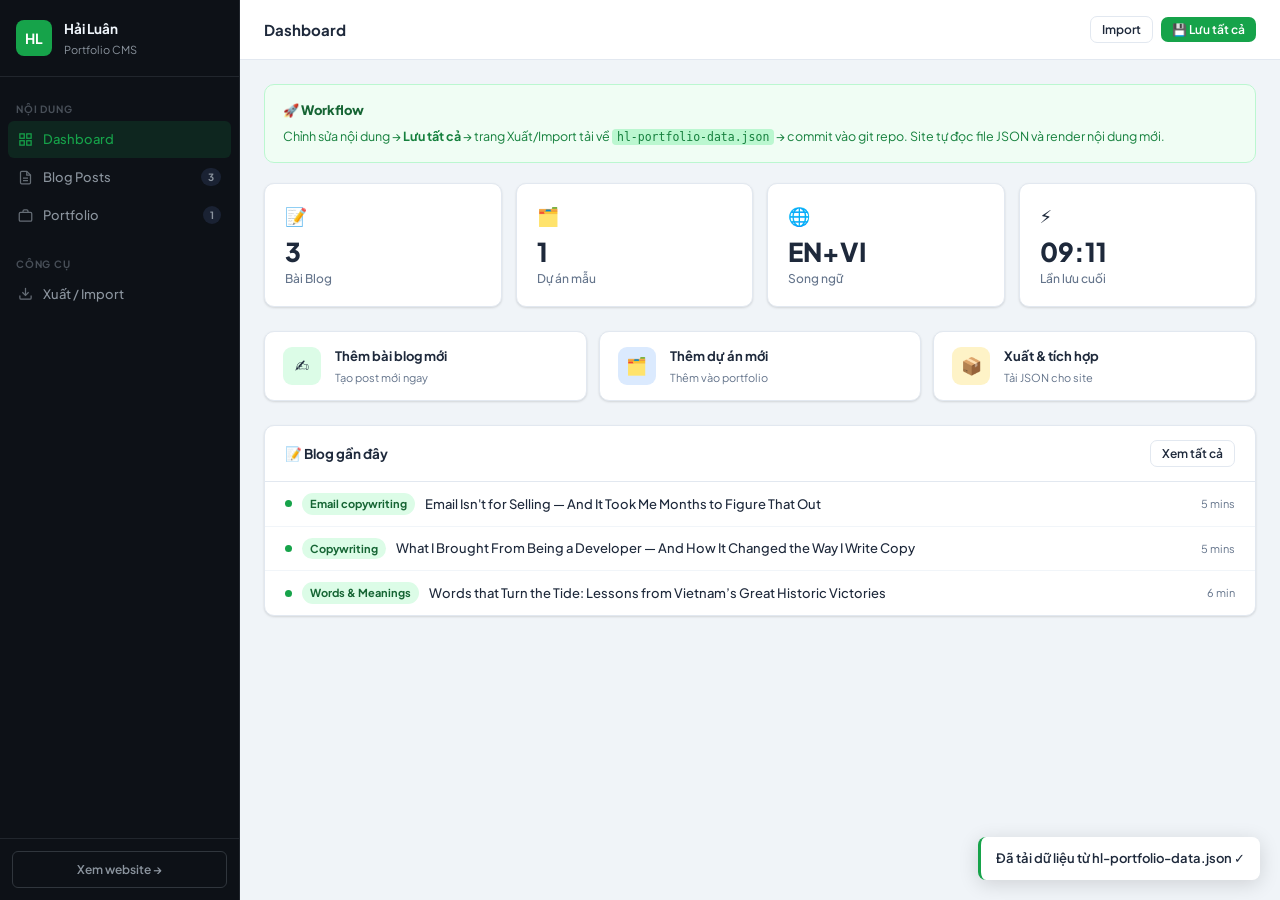
==== commit 58c6fa49: "Update hl-portfolio-data.json with new content and translations for email copywriting articles, incl" ====
--- a/admin.html
+++ b/admin.html
@@ -288,11 +288,17 @@
 
       <!-- Tab: Breakdown -->
       <div class="ed-tab-pane" id="tab-pbreakdown">
-        <div class="content-note"><strong>🔍 Copywriting Breakdown</strong>Mỗi dòng = 1 điểm phân tích. Format: <code>Tag||Nội dung giải thích</code></div>
-        <div class="fg">
-          <label>Breakdown (hiện trong case study modal trên site)</label>
-          <textarea id="p-breakdown" rows="14" style="font-family:monospace;font-size:12.5px" placeholder="Hook||Headline gọi ra nỗi sợ cụ thể rồi lật ngược thành cảm giác nhẹ nhõm.&#10;P — Problem||&quot;Bạn đã bao giờ...&quot; — làm người đọc cảm thấy được hiểu.&#10;A — Agitate||Validate cảm xúc trước khi đưa ra giải pháp. Ngắn, thật.&#10;S — Solution||Sản phẩm được giới thiệu như câu trả lời logic với twist tạo credibility.&#10;Social proof||Số liệu xóa rào cản trước khi nó hình thành.&#10;CTA||CTA mềm phù hợp với tone — conversation leads to sale."></textarea>
-          <div class="field-hint">Mỗi dòng: <code>Tag||Giải thích</code></div>
+        <div class="content-note"><strong>🔍 Copywriting Breakdown</strong>Mỗi dòng = 1 điểm phân tích. Format: <code>Tag||Nội dung giải thích</code> — nhập riêng cho từng ngôn ngữ.</div>
+        <div class="fg">
+          <div class="ai-row"><span class="fg-label"><span class="lang-badge vi" style="margin-right:4px">VI</span> Breakdown (Tiếng Việt)</span></div>
+          <textarea id="p-breakdown-vi" rows="10" style="font-family:monospace;font-size:12.5px" placeholder="Hook||Headline gọi ra nỗi sợ cụ thể rồi lật ngược thành cảm giác nhẹ nhõm.&#10;P — Problem||&quot;Bạn đã bao giờ...&quot; — làm người đọc cảm thấy được hiểu.&#10;A — Agitate||Validate cảm xúc trước khi đưa ra giải pháp. Ngắn, thật.&#10;S — Solution||Sản phẩm được giới thiệu như câu trả lời logic với twist bất ngờ.&#10;Social proof||Số liệu xóa rào cản trước khi nó hình thành.&#10;CTA||CTA mềm phù hợp với tone — conversation leads to sale."></textarea>
+          <div class="field-hint">Mỗi dòng: <code>Tag||Giải thích tiếng Việt</code></div>
+        </div>
+        <div class="hr"></div>
+        <div class="fg">
+          <div class="ai-row"><span class="fg-label"><span class="lang-badge en" style="margin-right:4px">EN</span> Breakdown (English)</span></div>
+          <textarea id="p-breakdown-en" rows="10" style="font-family:monospace;font-size:12.5px" placeholder="Hook||Headline calls out a specific fear then flips it into relief. Scroll-stopping because it's specific.&#10;P — Problem||&quot;You've done it before...&quot; — reader feels understood, not judged.&#10;A — Agitate||&quot;We've all been there&quot; — validates emotion before offering a solution.&#10;S — Solution||Product introduced as the logical answer. Surprise twist builds credibility.&#10;Social proof||Numbers remove the &quot;is it expensive?&quot; objection before it forms.&#10;CTA||Soft &quot;message us&quot; over &quot;buy now&quot; — fits warm local shop tone."></textarea>
+          <div class="field-hint">Each line: <code>Tag||Explanation in English</code></div>
         </div>
       </div>
 
@@ -669,7 +675,8 @@
   sv('p-meta',p?.meta||'');
   sv('p-brief-en',p?.brief?.en||''); sv('p-brief-vi',p?.brief?.vi||'');
   sv('p-copy-vi',p?.copyVI||''); sv('p-copy-en',p?.copyEN||'');
-  sv('p-breakdown',p?.breakdown||'');
+  sv('p-breakdown-vi', p?.breakdownVI || p?.breakdown || '');
+  sv('p-breakdown-en', p?.breakdownEN || '');
   selColor = p?.color || '1';
   document.querySelectorAll('.color-opts .co').forEach(el => el.classList.toggle('sel', el.dataset.c===selColor));
   clearAR(['ptitle-en','ptitle-vi','pcopy-vi','pcopy-en']);
@@ -687,7 +694,7 @@
     meta:gv('p-meta'),
     brief:{en:gv('p-brief-en'),vi:gv('p-brief-vi')},
     copyVI:gv('p-copy-vi'), copyEN:gv('p-copy-en'),
-    breakdown:gv('p-breakdown'),
+    breakdownVI:gv('p-breakdown-vi'), breakdownEN:gv('p-breakdown-en'),
     createdAt:curPort?(D.portfolio.find(x=>x.id===curPort)?.createdAt||today()):today()
   };
   if (!p.title.en && !p.title.vi) { toast('Vui lòng nhập tiêu đề!',true); return; }
@@ -708,8 +715,9 @@
   const titleLabel = isVI?p.title.vi:p.title.en;
 
   const copyHTML = copy ? renderMd(copy) : '';
-  const bkHTML = p.breakdown
-    ? p.breakdown.split('\n').filter(Boolean).map(line=>{
+  const bkRaw = isVI ? (p.breakdownVI || p.breakdown || '') : (p.breakdownEN || p.breakdown || '');
+  const bkHTML = bkRaw
+    ? bkRaw.split('\n').filter(Boolean).map(line=>{
         const [tag,...rest]=line.split('||');
         return `<li class="cs-bk-item"><span class="cs-bk-tag">${h(tag)}</span><span>${h(rest.join('||'))}</span></li>`;
       }).join('')
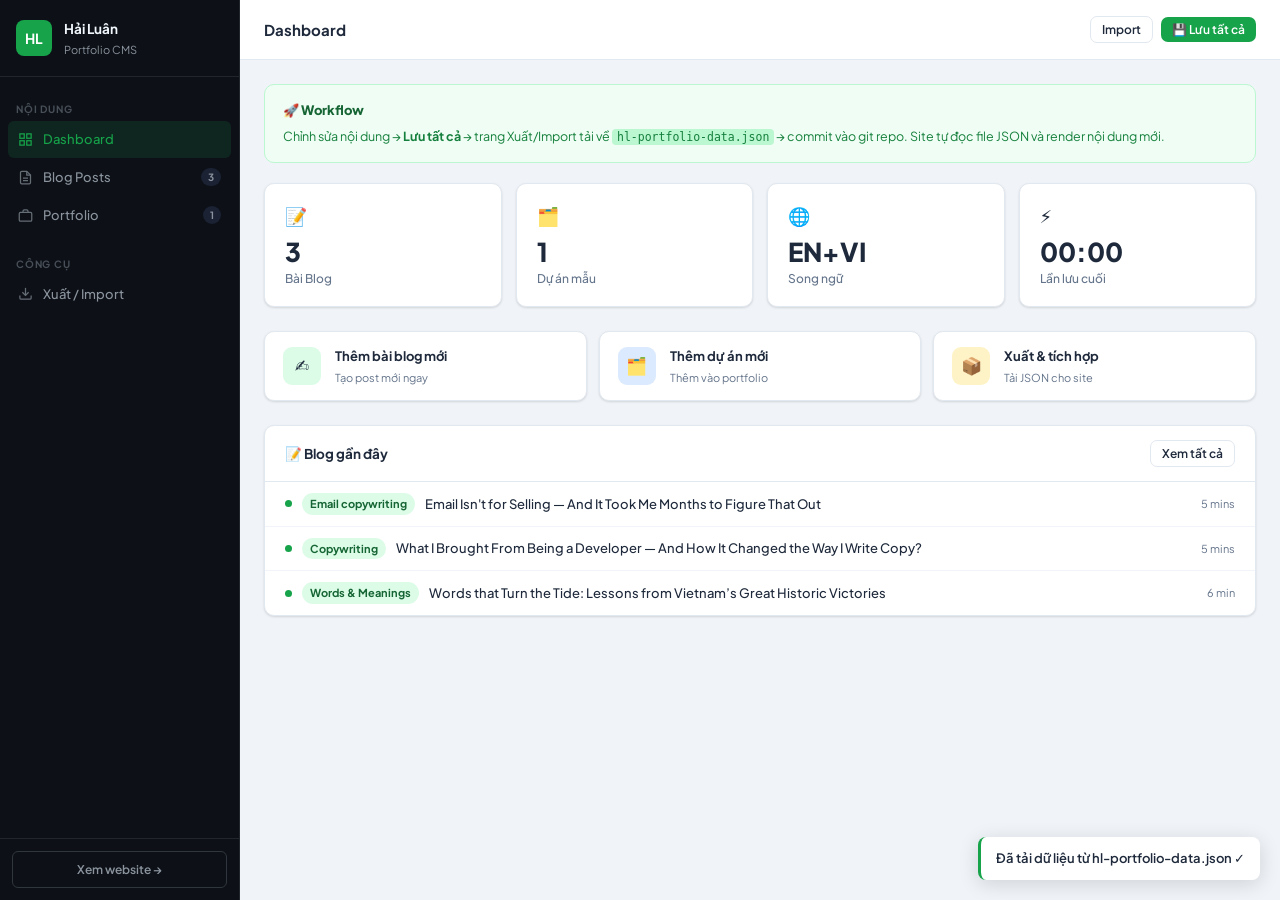
==== commit 18feb07b: "refactor: remove AI assist buttons and implement platform editor UI components" ====
--- a/admin.html
+++ b/admin.html
@@ -154,20 +154,20 @@
           <div class="fg"><label>Thời gian đọc (VI)</label><input id="b-time-vi" placeholder="5 phút"></div>
         </div>
         <div class="fg">
-          <div class="ai-row"><span class="fg-label">Tiêu đề (EN)</span><button class="btn-ai" onclick="aiAssist('btitle-en')">✨ AI gợi ý</button></div>
-          <input id="b-title-en" placeholder="Blog title in English…"><div id="ar-btitle-en"></div>
-        </div>
-        <div class="fg">
-          <div class="ai-row"><span class="fg-label">Tiêu đề (VI)</span><button class="btn-ai" onclick="aiAssist('btitle-vi')">✨ AI gợi ý</button></div>
-          <input id="b-title-vi" placeholder="Tiêu đề tiếng Việt…"><div id="ar-btitle-vi"></div>
-        </div>
-        <div class="fg">
-          <div class="ai-row"><span class="fg-label">Excerpt — Preview card (EN)</span><button class="btn-ai" onclick="aiAssist('bexcerpt-en')">✨ AI gợi ý</button></div>
-          <textarea id="b-excerpt-en" rows="3" placeholder="Short preview shown on the blog card…"></textarea><div id="ar-bexcerpt-en"></div>
-        </div>
-        <div class="fg">
-          <div class="ai-row"><span class="fg-label">Excerpt — Preview card (VI)</span><button class="btn-ai" onclick="aiAssist('bexcerpt-vi')">✨ AI gợi ý</button></div>
-          <textarea id="b-excerpt-vi" rows="3" placeholder="Mô tả ngắn trên blog card…"></textarea><div id="ar-bexcerpt-vi"></div>
+          <label>Tiêu đề (EN)</label>
+          <input id="b-title-en" placeholder="Blog title in English…">
+        </div>
+        <div class="fg">
+          <label>Tiêu đề (VI)</label>
+          <input id="b-title-vi" placeholder="Tiêu đề tiếng Việt…">
+        </div>
+        <div class="fg">
+          <label>Excerpt — Preview card (EN)</label>
+          <textarea id="b-excerpt-en" rows="3" placeholder="Short preview shown on the blog card…"></textarea>
+        </div>
+        <div class="fg">
+          <label>Excerpt — Preview card (VI)</label>
+          <textarea id="b-excerpt-vi" rows="3" placeholder="Mô tả ngắn trên blog card…"></textarea>
         </div>
         <div class="fg">
           <label>Link bài viết (để trống = mở detail ngay trên site)</label>
@@ -178,23 +178,23 @@
 
       <!-- Tab: Content EN -->
       <div class="ed-tab-pane" id="tab-bcontent-en">
-        <div class="content-note"><strong>📄 Nội dung bài viết (English)</strong>Dùng toolbar bên dưới để định dạng. Xuống dòng 2 lần = đoạn mới.</div>
-        <div class="fg">
-          <div class="ai-row"><span class="fg-label">Nội dung bài viết (EN)</span><button class="btn-ai" onclick="aiAssist('bcontent-en')">✨ AI viết thử</button></div>
-          <div class="md-toolbar" id="tb-b-content-en"><!-- toolbar injected by JS --></div>
-          <textarea id="b-content-en" rows="20" placeholder="## Heading&#10;&#10;Normal paragraph text here.&#10;&#10;**bold text** and *italic text*&#10;&#10;> This is a blockquote&#10;&#10;- Bullet item one&#10;- Bullet item two"></textarea>
-          <div id="ar-bcontent-en"></div>
+        <div class="fg">
+          <label>Nội dung bài viết (EN)</label>
+          <div class="wysiwyg-wrap" id="wrap-b-content-en">
+            <div class="wysiwyg-toolbar" id="tb-b-content-en"></div>
+            <div class="wysiwyg-editor" id="b-content-en" contenteditable="true" data-placeholder="Start writing your post… Select text then use the toolbar to format."></div>
+          </div>
         </div>
       </div>
 
       <!-- Tab: Content VI -->
       <div class="ed-tab-pane" id="tab-bcontent-vi">
-        <div class="content-note"><strong>📄 Nội dung bài viết (Tiếng Việt)</strong>Dùng toolbar bên dưới để định dạng. Xuống dòng 2 lần = đoạn mới.</div>
-        <div class="fg">
-          <div class="ai-row"><span class="fg-label">Nội dung bài viết (VI)</span><button class="btn-ai" onclick="aiAssist('bcontent-vi')">✨ AI viết thử</button></div>
-          <div class="md-toolbar" id="tb-b-content-vi"><!-- toolbar injected by JS --></div>
-          <textarea id="b-content-vi" rows="20" placeholder="## Tiêu đề&#10;&#10;Đoạn văn thông thường ở đây.&#10;&#10;**in đậm** và *in nghiêng*&#10;&#10;> Đây là blockquote&#10;&#10;- Gạch đầu dòng một&#10;- Gạch đầu dòng hai"></textarea>
-          <div id="ar-bcontent-vi"></div>
+        <div class="fg">
+          <label>Nội dung bài viết (VI)</label>
+          <div class="wysiwyg-wrap" id="wrap-b-content-vi">
+            <div class="wysiwyg-toolbar" id="tb-b-content-vi"></div>
+            <div class="wysiwyg-editor" id="b-content-vi" contenteditable="true" data-placeholder="Bắt đầu viết bài… Bôi đen chữ rồi dùng toolbar để định dạng."></div>
+          </div>
         </div>
       </div>
 
@@ -235,6 +235,8 @@
       <div class="ed-tab active" data-tab="pmeta" onclick="switchTab('port',this)">📋 Thông tin</div>
       <div class="ed-tab" data-tab="pcopy" onclick="switchTab('port',this)">✍️ Copy mẫu</div>
       <div class="ed-tab" data-tab="pbreakdown" onclick="switchTab('port',this)">🔍 Phân tích</div>
+      <div class="ed-tab" data-tab="pplatforms" onclick="switchTab('port',this)">📱 Nền tảng</div>
+      <div class="ed-tab" data-tab="presults" onclick="switchTab('port',this)">📊 Kết quả</div>
     </div>
     <div class="ed-body">
 
@@ -245,12 +247,12 @@
           <div class="fg"><label>Loại content (VI)</label><input id="p-type-vi" placeholder="Quảng cáo Facebook…"></div>
         </div>
         <div class="fg">
-          <div class="ai-row"><span class="fg-label">Tiêu đề dự án (EN)</span><button class="btn-ai" onclick="aiAssist('ptitle-en')">✨ AI gợi ý</button></div>
-          <input id="p-title-en" placeholder="Project title in English…"><div id="ar-ptitle-en"></div>
-        </div>
-        <div class="fg">
-          <div class="ai-row"><span class="fg-label">Tiêu đề dự án (VI)</span><button class="btn-ai" onclick="aiAssist('ptitle-vi')">✨ AI gợi ý</button></div>
-          <input id="p-title-vi" placeholder="Tên dự án tiếng Việt…"><div id="ar-ptitle-vi"></div>
+          <label>Tiêu đề dự án (EN)</label>
+          <input id="p-title-en" placeholder="Project title in English…">
+        </div>
+        <div class="fg">
+          <label>Tiêu đề dự án (VI)</label>
+          <input id="p-title-vi" placeholder="Tên dự án tiếng Việt…">
         </div>
         <div class="fg-row">
           <div class="fg"><label>Meta tag</label><input id="p-meta" placeholder="Local biz · PAS · VI/EN"><div class="field-hint">Ngành · Framework · Ngôn ngữ</div></div>
@@ -274,15 +276,19 @@
       <!-- Tab: Copy -->
       <div class="ed-tab-pane" id="tab-pcopy">
         <div class="fg">
-          <div class="ai-row"><span class="fg-label"><span class="lang-badge vi" style="margin-right:4px">VI</span> Bài copy mẫu</span><button class="btn-ai" onclick="aiAssist('pcopy-vi')">✨ AI viết thử</button></div>
-          <div class="md-toolbar" id="tb-p-copy-vi"></div>
-          <textarea id="p-copy-vi" rows="11" placeholder="Headline mạnh…&#10;&#10;Hook — câu dẫn dắt.&#10;&#10;Phát triển vấn đề.&#10;&#10;Giải pháp.&#10;&#10;💬 CTA →"></textarea><div id="ar-pcopy-vi"></div>
+          <label><span class="lang-badge vi" style="margin-right:4px">VI</span> Bài copy mẫu</label>
+          <div class="wysiwyg-wrap" id="wrap-p-copy-vi">
+            <div class="wysiwyg-toolbar" id="tb-p-copy-vi"></div>
+            <div class="wysiwyg-editor" id="p-copy-vi" contenteditable="true" data-placeholder="Headline mạnh…&#10;&#10;Hook — câu dẫn dắt. Phát triển vấn đề. Giải pháp.&#10;&#10;💬 CTA →"></div>
+          </div>
         </div>
         <div class="hr"></div>
         <div class="fg">
-          <div class="ai-row"><span class="fg-label"><span class="lang-badge en" style="margin-right:4px">EN</span> Bài copy mẫu</span><button class="btn-ai" onclick="aiAssist('pcopy-en')">✨ AI viết thử</button></div>
-          <div class="md-toolbar" id="tb-p-copy-en"></div>
-          <textarea id="p-copy-en" rows="11" placeholder="Strong headline…&#10;&#10;Hook — the opener.&#10;&#10;Develop the problem.&#10;&#10;The solution.&#10;&#10;💬 CTA →"></textarea><div id="ar-pcopy-en"></div>
+          <label><span class="lang-badge en" style="margin-right:4px">EN</span> Bài copy mẫu</label>
+          <div class="wysiwyg-wrap" id="wrap-p-copy-en">
+            <div class="wysiwyg-toolbar" id="tb-p-copy-en"></div>
+            <div class="wysiwyg-editor" id="p-copy-en" contenteditable="true" data-placeholder="Strong headline…&#10;&#10;Hook — the opener. Develop the problem. The solution.&#10;&#10;💬 CTA →"></div>
+          </div>
         </div>
       </div>
 
@@ -290,15 +296,89 @@
       <div class="ed-tab-pane" id="tab-pbreakdown">
         <div class="content-note"><strong>🔍 Copywriting Breakdown</strong>Mỗi dòng = 1 điểm phân tích. Format: <code>Tag||Nội dung giải thích</code> — nhập riêng cho từng ngôn ngữ.</div>
         <div class="fg">
-          <div class="ai-row"><span class="fg-label"><span class="lang-badge vi" style="margin-right:4px">VI</span> Breakdown (Tiếng Việt)</span></div>
+          <label><span class="lang-badge vi" style="margin-right:4px">VI</span> Breakdown (Tiếng Việt)</label>
           <textarea id="p-breakdown-vi" rows="10" style="font-family:monospace;font-size:12.5px" placeholder="Hook||Headline gọi ra nỗi sợ cụ thể rồi lật ngược thành cảm giác nhẹ nhõm.&#10;P — Problem||&quot;Bạn đã bao giờ...&quot; — làm người đọc cảm thấy được hiểu.&#10;A — Agitate||Validate cảm xúc trước khi đưa ra giải pháp. Ngắn, thật.&#10;S — Solution||Sản phẩm được giới thiệu như câu trả lời logic với twist bất ngờ.&#10;Social proof||Số liệu xóa rào cản trước khi nó hình thành.&#10;CTA||CTA mềm phù hợp với tone — conversation leads to sale."></textarea>
           <div class="field-hint">Mỗi dòng: <code>Tag||Giải thích tiếng Việt</code></div>
         </div>
         <div class="hr"></div>
         <div class="fg">
-          <div class="ai-row"><span class="fg-label"><span class="lang-badge en" style="margin-right:4px">EN</span> Breakdown (English)</span></div>
-          <textarea id="p-breakdown-en" rows="10" style="font-family:monospace;font-size:12.5px" placeholder="Hook||Headline calls out a specific fear then flips it into relief. Scroll-stopping because it's specific.&#10;P — Problem||&quot;You've done it before...&quot; — reader feels understood, not judged.&#10;A — Agitate||&quot;We've all been there&quot; — validates emotion before offering a solution.&#10;S — Solution||Product introduced as the logical answer. Surprise twist builds credibility.&#10;Social proof||Numbers remove the &quot;is it expensive?&quot; objection before it forms.&#10;CTA||Soft &quot;message us&quot; over &quot;buy now&quot; — fits warm local shop tone."></textarea>
+          <label><span class="lang-badge en" style="margin-right:4px">EN</span> Breakdown (English)</label>
+          <textarea id="p-breakdown-en" rows="10" style="font-family:monospace;font-size:12.5px" placeholder="Hook||Headline calls out a specific fear then flips it into relief.&#10;P — Problem||&quot;You've done it before...&quot; — reader feels understood, not judged.&#10;A — Agitate||Validates emotion before offering a solution.&#10;S — Solution||Product introduced as the logical answer.&#10;Social proof||Numbers remove objections before they form.&#10;CTA||Soft CTA fits warm local shop tone."></textarea>
           <div class="field-hint">Each line: <code>Tag||Explanation in English</code></div>
+        </div>
+      </div>
+
+      <!-- Tab: Platforms -->
+      <div class="ed-tab-pane" id="tab-pplatforms">
+        <div class="content-note"><strong>📱 Nền tảng quảng bá</strong>Chọn nền tảng để hiển thị mockup trong modal portfolio. Mỗi nền tảng có thể có nhiều phiên bản (version). FB Ads &amp; Instagram dùng chung bảng "Ad Versions"; Email dùng "Email Sequence".</div>
+
+        <!-- Platform checkboxes -->
+        <div class="fg">
+          <label>Nền tảng hiển thị</label>
+          <div class="platform-checks">
+            <label class="plat-check" id="plc-fb">
+              <input type="checkbox" id="p-plat-fb" onchange="togglePlatformSection()">
+              <span class="plat-icon">📘</span> <span>Facebook Ads</span>
+            </label>
+            <label class="plat-check" id="plc-insta">
+              <input type="checkbox" id="p-plat-insta" onchange="togglePlatformSection()">
+              <span class="plat-icon">📸</span> <span>Instagram Ads</span>
+            </label>
+            <label class="plat-check" id="plc-email">
+              <input type="checkbox" id="p-plat-email" onchange="togglePlatformSection()">
+              <span class="plat-icon">✉️</span> <span>Email / Chuỗi email</span>
+            </label>
+          </div>
+        </div>
+
+        <!-- AD VERSIONS (FB + Instagram) -->
+        <div id="plat-ad-section" style="display:none">
+          <div class="hr"></div>
+          <div class="sec-divider">📘📸 Ad Versions — FB &amp; Instagram</div>
+          <div class="content-note" style="margin-bottom:12px"><strong>Mỗi version</strong> có thể là FB hoặc Insta (hoặc cả hai). Nhập riêng tiếng Việt và tiếng Anh.</div>
+
+          <div id="ad-versions-list"></div>
+          <button class="btn btn-s btn-sm" onclick="addAdVersion()" style="margin-top:8px">+ Thêm version</button>
+        </div>
+
+        <!-- EMAIL SEQUENCE -->
+        <div id="plat-email-section" style="display:none">
+          <div class="hr"></div>
+          <div class="sec-divider">✉️ Email Sequence</div>
+          <div class="content-note" style="margin-bottom:12px"><strong>Mỗi email</strong> trong chuỗi. Nhập riêng tiếng Việt và tiếng Anh.</div>
+
+          <div id="email-seq-list"></div>
+          <button class="btn btn-s btn-sm" onclick="addEmailItem()" style="margin-top:8px">+ Thêm email</button>
+        </div>
+      </div>
+
+      <!-- Tab: Results -->
+      <div class="ed-tab-pane" id="tab-presults">
+        <div class="content-note"><strong>📊 Kết quả đạt được</strong>Mỗi metric = 1 thẻ kết quả (VD: CR tăng 2.7x, CPA giảm 35%). Có thể nhập riêng VI/EN hoặc dùng chung.</div>
+
+        <div class="fg-row" style="align-items:center">
+          <span style="font-size:13px;font-weight:600">Dùng chung VI/EN</span>
+          <label class="toggle-switch">
+            <input type="checkbox" id="p-results-shared" onchange="toggleResultsLang()" checked>
+            <span class="toggle-knob"></span>
+          </label>
+        </div>
+
+        <div id="results-shared-section">
+          <div class="hr" style="margin:10px 0"></div>
+          <div id="results-shared-list"></div>
+          <button class="btn btn-s btn-sm" onclick="addResultItem('shared')" style="margin-top:8px">+ Thêm metric</button>
+        </div>
+
+        <div id="results-split-section" style="display:none">
+          <div class="hr"></div>
+          <div class="sec-divider"><span class="lang-badge vi">VI</span> Kết quả (Tiếng Việt)</div>
+          <div id="results-vi-list"></div>
+          <button class="btn btn-s btn-sm" onclick="addResultItem('vi')" style="margin-top:8px">+ Thêm metric (VI)</button>
+          <div class="hr"></div>
+          <div class="sec-divider"><span class="lang-badge en">EN</span> Results (English)</div>
+          <div id="results-en-list"></div>
+          <button class="btn btn-s btn-sm" onclick="addResultItem('en')" style="margin-top:8px">+ Thêm metric (EN)</button>
         </div>
       </div>
 
@@ -334,86 +414,282 @@
 
 <script>
 // ═══════════════════════════════════════════════════════
-// MARKDOWN TOOLBAR
+// WYSIWYG ENGINE
 // ═══════════════════════════════════════════════════════
-const TOOLBAR_ACTIONS = [
-  { label:'H2', title:'Heading 2', prefix:'## ', suffix:'', placeholder:'Tiêu đề lớn' },
-  { label:'H3', title:'Heading 3', prefix:'### ', suffix:'', placeholder:'Tiêu đề nhỏ' },
-  { sep: true },
-  { label:'B', title:'In đậm (Bold)', prefix:'**', suffix:'**', placeholder:'văn bản đậm', style:'font-weight:800' },
-  { label:'I', title:'In nghiêng (Italic)', prefix:'*', suffix:'*', placeholder:'văn bản nghiêng', style:'font-style:italic' },
-  { label:'~~', title:'Gạch ngang (Strike)', prefix:'~~', suffix:'~~', placeholder:'văn bản' },
-  { label:'<>', title:'Inline code', prefix:'`', suffix:'`', placeholder:'code' },
-  { sep: true },
-  { label:'" "', title:'Blockquote / Trích dẫn', prefix:'> ', suffix:'', placeholder:'Nội dung trích dẫn', block:true },
-  { label:'—', title:'Gạch ngang divider', insert:'\n\n---\n\n' },
-  { sep: true },
-  { label:'• List', title:'Bullet list', prefix:'- ', suffix:'', placeholder:'Mục danh sách', block:true },
-  { label:'1. List', title:'Numbered list', prefix:'1. ', suffix:'', placeholder:'Mục danh sách', block:true },
-  { sep: true },
-  { label:'Link', title:'Thêm link', prefix:'[', suffix:'](url)', placeholder:'tên link' },
+
+const WYSIWYG_IDS = ['b-content-en','b-content-vi','p-copy-vi','p-copy-en'];
+
+// Per-editor: saved selection range (so toolbar clicks don't lose it)
+const _wySel = {};
+
+const WY_ACTIONS = [
+  { id:'h2',    label:'H2',               title:'Tiêu đề lớn (H2)',        tag:'h2' },
+  { id:'h3',    label:'H3',               title:'Tiêu đề nhỏ (H3)',        tag:'h3' },
+  { sep:true },
+  { id:'bold',  label:'<b>B</b>',         title:'In đậm (Ctrl+B)',          cmd:'bold' },
+  { id:'italic',label:'<i>I</i>',         title:'In nghiêng (Ctrl+I)',      cmd:'italic' },
+  { id:'strike',label:'<s>S</s>',         title:'Gạch ngang',               cmd:'strikeThrough' },
+  { sep:true },
+  { id:'quote', label:'❝',               title:'Blockquote — toggle',      tag:'blockquote' },
+  { id:'hr',    label:'—',               title:'Đường kẻ ngang',            insert:'hr' },
+  { sep:true },
+  { id:'ul',    label:'• List',           title:'Danh sách không số',       cmd:'insertUnorderedList' },
+  { id:'ol',    label:'1. List',          title:'Danh sách có số',          cmd:'insertOrderedList' },
+  { sep:true },
+  { id:'link',  label:'🔗',              title:'Thêm link',                 action:'link' },
+  { id:'clear', label:'✕',              title:'Xóa định dạng',             cmd:'removeFormat', className:'wy-clear' },
 ];
 
-function buildToolbar(tbId, taId) {
+function buildAllToolbars() {
+  WYSIWYG_IDS.forEach(id => buildWyToolbar('tb-'+id, id));
+}
+
+function buildWyToolbar(tbId, edId) {
   const tb = document.getElementById(tbId);
   if (!tb) return;
-  tb.innerHTML = TOOLBAR_ACTIONS.map((a, i) => {
-    if (a.sep) return '<div class="md-sep"></div>';
-    return `<button type="button" class="md-btn" title="${a.title}" onclick="mdInsert('${taId}',${JSON.stringify(a)})">${a.label}</button>`;
-  }).join('') + '<span class="md-hint">Ctrl+Z để undo</span>';
-}
-
-function mdInsert(taId, action) {
-  const ta = document.getElementById(taId);
-  if (!ta) return;
-  ta.focus();
-  const start = ta.selectionStart, end = ta.selectionEnd;
-  const sel = ta.value.slice(start, end);
-  let insert = '';
-
-  if (action.insert) {
-    // Fixed insert (like ---)
-    insert = action.insert;
-    const newVal = ta.value.slice(0, start) + insert + ta.value.slice(end);
-    ta.value = newVal;
-    ta.selectionStart = ta.selectionEnd = start + insert.length;
-  } else if (action.block && !sel) {
-    // Block prefix at start of line
-    const lineStart = ta.value.lastIndexOf('\n', start - 1) + 1;
-    const newVal = ta.value.slice(0, lineStart) + action.prefix + ta.value.slice(lineStart);
-    ta.value = newVal;
-    ta.selectionStart = ta.selectionEnd = start + action.prefix.length;
-  } else {
-    const text = sel || action.placeholder || '';
-    insert = action.prefix + text + (action.suffix || '');
-    const newVal = ta.value.slice(0, start) + insert + ta.value.slice(end);
-    ta.value = newVal;
-    if (!sel && action.placeholder) {
-      // Select the placeholder so user can type over it
-      ta.selectionStart = start + action.prefix.length;
-      ta.selectionEnd = start + action.prefix.length + text.length;
+  tb.innerHTML = WY_ACTIONS.map(a => {
+    if (a.sep) return '<div class="wy-sep"></div>';
+    // Use click (not mousedown) — editor blur → selection saved first, then click fires
+    return `<button type="button" class="wy-btn${a.className?' '+a.className:''}" title="${a.title}"
+      data-edid="${edId}" data-action='${JSON.stringify(a)}'>${a.label}</button>`;
+  }).join('');
+
+  // Attach listeners once
+  tb.querySelectorAll('.wy-btn').forEach(btn => {
+    btn.addEventListener('mousedown', e => {
+      // Save selection BEFORE the editor loses focus
+      const ed = document.getElementById(btn.dataset.edid);
+      if (ed) _wySavedSel(btn.dataset.edid);
+      // Prevent focus shift
+      e.preventDefault();
+    });
+    btn.addEventListener('click', e => {
+      e.preventDefault();
+      const edId = btn.dataset.edid;
+      const action = JSON.parse(btn.dataset.action);
+      wyCmd(edId, action);
+    });
+  });
+}
+
+// Save current selection for an editor
+function _wySavedSel(edId) {
+  const sel = window.getSelection();
+  if (sel && sel.rangeCount > 0) {
+    _wySel[edId] = sel.getRangeAt(0).cloneRange();
+  }
+}
+
+// Restore saved selection and focus editor
+function _wyRestoreSel(edId) {
+  const ed = document.getElementById(edId);
+  if (!ed) return;
+  ed.focus();
+  const saved = _wySel[edId];
+  if (!saved) return;
+  const sel = window.getSelection();
+  sel.removeAllRanges();
+  sel.addRange(saved);
+}
+
+// Get the direct-child block element of the editor containing the cursor
+function _wyGetBlock(edId) {
+  const ed = document.getElementById(edId);
+  if (!ed) return null;
+  const sel = window.getSelection();
+  if (!sel || sel.rangeCount === 0) return null;
+  let node = sel.getRangeAt(0).startContainer;
+  if (node.nodeType === 3) node = node.parentNode;
+  // Walk up until direct child of editor
+  while (node && node.parentNode !== ed) node = node.parentNode;
+  return (node && node !== ed) ? node : null;
+}
+
+function wyCmd(edId, action) {
+  _wyRestoreSel(edId);
+
+  if (action.cmd) {
+    document.execCommand(action.cmd, false, null);
+    _wyUpdateState(edId);
+    return;
+  }
+
+  if (action.insert === 'hr') {
+    document.execCommand('insertHTML', false, '<hr><p><br></p>');
+    _wyUpdateState(edId);
+    return;
+  }
+
+  if (action.action === 'link') {
+    const selText = window.getSelection()?.toString() || '';
+    const url = prompt('Nhập URL:', 'https://');
+    if (!url || url === 'https://') return;
+    if (selText) {
+      document.execCommand('createLink', false, url);
     } else {
-      ta.selectionStart = ta.selectionEnd = start + insert.length;
+      const txt = prompt('Tên hiển thị (để trống = dùng URL):', '') || url;
+      document.execCommand('insertHTML', false, `<a href="${url}" target="_blank" rel="noopener">${txt}</a>`);
     }
+    return;
   }
-  // Trigger autosave state change
-  ta.dispatchEvent(new Event('input'));
-}
-
-// Build all toolbars after DOM ready
-function buildAllToolbars() {
-  buildToolbar('tb-b-content-en', 'b-content-en');
-  buildToolbar('tb-b-content-vi', 'b-content-vi');
-  buildToolbar('tb-p-copy-vi', 'p-copy-vi');
-  buildToolbar('tb-p-copy-en', 'p-copy-en');
-}
-
-// ═══════════════════════════════════════════════════════
-// MARKDOWN RENDERER (for preview)
-// ═══════════════════════════════════════════════════════
-function renderMd(raw) {
+
+  if (action.tag) {
+    const ed = document.getElementById(edId);
+    if (!ed) return;
+    const block = _wyGetBlock(edId);
+    const curTag = block ? block.tagName.toLowerCase() : '';
+
+    if (curTag === action.tag) {
+      // ── Toggle OFF: unwrap back to <p> ──
+      const p = document.createElement('p');
+      p.innerHTML = block.innerHTML || '<br>';
+      block.replaceWith(p);
+      // Move cursor into new p
+      const range = document.createRange();
+      const sel = window.getSelection();
+      range.selectNodeContents(p);
+      range.collapse(false);
+      sel.removeAllRanges();
+      sel.addRange(range);
+    } else if (block) {
+      // ── Toggle ON: wrap existing block ──
+      const newEl = document.createElement(action.tag);
+      newEl.innerHTML = block.innerHTML || '<br>';
+      block.replaceWith(newEl);
+      const range = document.createRange();
+      const sel = window.getSelection();
+      range.selectNodeContents(newEl);
+      range.collapse(false);
+      sel.removeAllRanges();
+      sel.addRange(range);
+    } else {
+      // No block found — insert new
+      const newEl = document.createElement(action.tag);
+      newEl.innerHTML = '<br>';
+      const sel = window.getSelection();
+      if (sel && sel.rangeCount > 0) {
+        const range = sel.getRangeAt(0);
+        range.deleteContents();
+        range.insertNode(newEl);
+        range.setStartAfter(newEl);
+        range.collapse(true);
+        sel.removeAllRanges();
+        sel.addRange(range);
+      } else {
+        ed.appendChild(newEl);
+      }
+    }
+    _wyUpdateState(edId);
+    return;
+  }
+}
+
+// Update active state of toolbar buttons based on cursor position
+function _wyUpdateState(edId) {
+  const tb = document.getElementById('tb-'+edId);
+  if (!tb) return;
+
+  // Inline format states via queryCommandState
+  const stateMap = { bold:'bold', italic:'italic', strike:'strikeThrough', ul:'insertUnorderedList', ol:'insertOrderedList' };
+  tb.querySelectorAll('.wy-btn[data-action]').forEach(btn => {
+    const a = JSON.parse(btn.dataset.action);
+    if (a.cmd && stateMap[a.id]) {
+      try { btn.classList.toggle('active', document.queryCommandState(stateMap[a.id])); } catch(e){}
+    }
+  });
+
+  // Block-level states
+  const block = _wyGetBlock(edId);
+  const curTag = block ? block.tagName.toLowerCase() : '';
+  tb.querySelectorAll('.wy-btn[data-action]').forEach(btn => {
+    const a = JSON.parse(btn.dataset.action);
+    if (a.tag) btn.classList.toggle('active', curTag === a.tag);
+  });
+}
+
+// ── Attach per-editor keyboard listeners ──
+function initWysiwygListeners() {
+  WYSIWYG_IDS.forEach(id => {
+    const ed = document.getElementById(id);
+    if (!ed) return;
+
+    // Save selection on every interaction so toolbar can restore it
+    ed.addEventListener('keyup',   () => { _wySavedSel(id); _wyUpdateState(id); });
+    ed.addEventListener('mouseup', () => { _wySavedSel(id); _wyUpdateState(id); });
+    ed.addEventListener('focus',   () => { _wyUpdateState(id); });
+
+    ed.addEventListener('keydown', e => {
+      // Ctrl+B / Ctrl+I shortcuts
+      if ((e.ctrlKey||e.metaKey) && e.key==='b') { e.preventDefault(); document.execCommand('bold'); _wyUpdateState(id); }
+      if ((e.ctrlKey||e.metaKey) && e.key==='i') { e.preventDefault(); document.execCommand('italic'); _wyUpdateState(id); }
+
+      // ── Enter key: escape block-level formatting ──
+      if (e.key === 'Enter' && !e.shiftKey) {
+        const block = _wyGetBlock(id);
+        if (!block) return;
+        const tag = block.tagName.toLowerCase();
+
+        // For blockquote / h2 / h3: pressing Enter on an empty line exits the block
+        if (tag === 'blockquote' || tag === 'h2' || tag === 'h3') {
+          const sel = window.getSelection();
+          if (!sel || sel.rangeCount === 0) return;
+          const range = sel.getRangeAt(0);
+
+          // Check if line is empty (just <br> or empty)
+          const blockText = block.textContent.trim();
+          if (blockText === '') {
+            // Exit: insert a plain <p> after the block
+            e.preventDefault();
+            const p = document.createElement('p');
+            p.innerHTML = '<br>';
+            block.after(p);
+            // If block is now empty, remove it
+            if (!block.textContent.trim()) block.remove();
+            // Move cursor into the new p
+            const r = document.createRange();
+            r.setStart(p, 0);
+            r.collapse(true);
+            sel.removeAllRanges();
+            sel.addRange(r);
+            return;
+          }
+
+          // For blockquote: Enter creates a plain <p> after, not another <blockquote>
+          if (tag === 'blockquote') {
+            e.preventDefault();
+            // Split blockquote at cursor
+            const afterRange = range.cloneRange();
+            afterRange.setEndAfter(block.lastChild || block);
+            const afterFrag = afterRange.extractContents();
+            const afterText = afterFrag.textContent.trim();
+
+            const p = document.createElement('p');
+            p.innerHTML = afterText ? '' : '<br>';
+            block.after(p);
+
+            if (afterText) {
+              // Move remaining content to a new blockquote
+              const bq2 = document.createElement('blockquote');
+              bq2.appendChild(afterFrag);
+              p.after(bq2);
+            }
+
+            const r = document.createRange();
+            r.setStart(p, 0);
+            r.collapse(true);
+            sel.removeAllRanges();
+            sel.addRange(r);
+            return;
+          }
+        }
+      }
+    });
+  });
+}
+
+// ── MARKDOWN → HTML (for loading into editor) ──
+function mdToHtml(raw) {
   if (!raw) return '';
-  // Process line by line
   const lines = raw.split('\n');
   let html = '';
   let inUl = false, inOl = false;
@@ -422,12 +698,11 @@
     if (inUl) { html += '</ul>'; inUl = false; }
     if (inOl) { html += '</ol>'; inOl = false; }
   }
-
-  function inlineFormat(s) {
+  function inlineFmt(s) {
     return s
       .replace(/&/g,'&amp;').replace(/</g,'&lt;').replace(/>/g,'&gt;')
       .replace(/\*\*(.*?)\*\*/g,'<strong>$1</strong>')
-      .replace(/~~(.*?)~~/g,'<del>$1</del>')
+      .replace(/~~(.*?)~~/g,'<s>$1</s>')
       .replace(/\*(.*?)\*/g,'<em>$1</em>')
       .replace(/`(.*?)`/g,'<code>$1</code>')
       .replace(/\[([^\]]+)\]\(([^)]+)\)/g,'<a href="$2" target="_blank">$1</a>');
@@ -436,38 +711,17 @@
   let i = 0;
   while (i < lines.length) {
     const line = lines[i];
-
-    if (/^---+$/.test(line.trim())) {
-      closeLists(); html += '<hr>'; i++; continue;
-    }
-    if (/^## (.+)/.test(line)) {
-      closeLists(); html += `<h2>${inlineFormat(line.slice(3))}</h2>`; i++; continue;
-    }
-    if (/^### (.+)/.test(line)) {
-      closeLists(); html += `<h3>${inlineFormat(line.slice(4))}</h3>`; i++; continue;
-    }
-    if (/^> (.+)/.test(line)) {
-      closeLists(); html += `<blockquote>${inlineFormat(line.slice(2))}</blockquote>`; i++; continue;
-    }
-    if (/^- (.+)/.test(line)) {
-      if (!inUl) { closeLists(); html += '<ul>'; inUl = true; }
-      html += `<li>${inlineFormat(line.slice(2))}</li>`; i++; continue;
-    }
-    if (/^\d+\. (.+)/.test(line)) {
-      if (!inOl) { closeLists(); html += '<ol>'; inOl = true; }
-      html += `<li>${inlineFormat(line.replace(/^\d+\. /,''))}</li>`; i++; continue;
-    }
-    if (line.trim() === '') {
-      closeLists(); i++;
-      // Collect blank lines, then next non-blank is a paragraph
-      while (i < lines.length && lines[i].trim() === '') i++;
-      continue;
-    }
-    // Regular paragraph — collect consecutive non-empty, non-special lines
+    if (/^---+$/.test(line.trim())) { closeLists(); html += '<hr>'; i++; continue; }
+    if (/^## /.test(line))  { closeLists(); html += `<h2>${inlineFmt(line.slice(3))}</h2>`; i++; continue; }
+    if (/^### /.test(line)) { closeLists(); html += `<h3>${inlineFmt(line.slice(4))}</h3>`; i++; continue; }
+    if (/^> /.test(line))   { closeLists(); html += `<blockquote>${inlineFmt(line.slice(2))}</blockquote>`; i++; continue; }
+    if (/^- /.test(line))   { if (!inUl) { closeLists(); html += '<ul>'; inUl = true; } html += `<li>${inlineFmt(line.slice(2))}</li>`; i++; continue; }
+    if (/^\d+\. /.test(line)) { if (!inOl) { closeLists(); html += '<ol>'; inOl = true; } html += `<li>${inlineFmt(line.replace(/^\d+\. /,''))}</li>`; i++; continue; }
+    if (line.trim() === '') { closeLists(); i++; while (i < lines.length && lines[i].trim() === '') i++; continue; }
     closeLists();
     let para = '';
     while (i < lines.length && lines[i].trim() !== '' && !/^(## |### |> |- |\d+\. |---+)/.test(lines[i])) {
-      para += (para ? '<br>' : '') + inlineFormat(lines[i]);
+      para += (para ? ' ' : '') + inlineFmt(lines[i]);
       i++;
     }
     if (para) html += `<p>${para}</p>`;
@@ -476,6 +730,93 @@
   return html;
 }
 
+// ── HTML → MARKDOWN (for saving from editor) ──
+function htmlToMd(html) {
+  if (!html) return '';
+  // Create a temp element to walk the DOM properly
+  const tmp = document.createElement('div');
+  tmp.innerHTML = html;
+
+  function nodeToMd(node, ctx) {
+    ctx = ctx || {};
+    if (node.nodeType === 3) {
+      // Text node
+      let t = node.textContent;
+      if (ctx.bold)   t = `**${t}**`;
+      if (ctx.italic) t = `*${t}*`;
+      if (ctx.strike) t = `~~${t}~~`;
+      if (ctx.code)   t = `\`${t}\``;
+      return t;
+    }
+    if (node.nodeType !== 1) return '';
+    const tag = node.tagName.toLowerCase();
+    const inner = (newCtx) => Array.from(node.childNodes).map(c => nodeToMd(c, newCtx||ctx)).join('');
+
+    if (tag === 'br')   return '\n';
+    if (tag === 'hr')   return '\n\n---\n\n';
+    if (tag === 'h2')   return `\n\n## ${inner()}\n\n`;
+    if (tag === 'h3')   return `\n\n### ${inner()}\n\n`;
+    if (tag === 'blockquote') return `\n\n> ${inner().replace(/\n/g,' ').trim()}\n\n`;
+    if (tag === 'strong' || tag === 'b') return `**${inner({...ctx,bold:false})}**`;
+    if (tag === 'em' || tag === 'i')     return `*${inner({...ctx,italic:false})}*`;
+    if (tag === 's' || tag === 'del' || tag === 'strike') return `~~${inner({...ctx,strike:false})}~~`;
+    if (tag === 'code') return `\`${node.textContent}\``;
+    if (tag === 'a') {
+      const href = node.getAttribute('href') || '';
+      return `[${inner()}](${href})`;
+    }
+    if (tag === 'ul') {
+      return '\n\n' + Array.from(node.children).map(li => `- ${liContent(li)}`).join('\n') + '\n\n';
+    }
+    if (tag === 'ol') {
+      return '\n\n' + Array.from(node.children).map((li,i) => `${i+1}. ${liContent(li)}`).join('\n') + '\n\n';
+    }
+    if (tag === 'li') return inner();
+    if (tag === 'p')  return `\n\n${inner()}\n\n`;
+    if (tag === 'div') return `\n${inner()}\n`;
+    return inner();
+  }
+
+  function liContent(li) {
+    return Array.from(li.childNodes).map(c => nodeToMd(c, {})).join('').replace(/\n/g,' ').trim();
+  }
+
+  let md = nodeToMd(tmp);
+  // Clean up excessive blank lines
+  md = md.replace(/\n{3,}/g, '\n\n').trim();
+  return md;
+}
+
+// ── SET value into WYSIWYG editor ──
+function wySv(id, markdownVal) {
+  const ed = document.getElementById(id);
+  if (!ed) return;
+  ed.innerHTML = markdownVal ? mdToHtml(markdownVal) : '';
+  // Place cursor at start
+  if (markdownVal) {
+    try {
+      const range = document.createRange();
+      range.setStart(ed, 0);
+      range.collapse(true);
+      const sel = window.getSelection();
+      sel.removeAllRanges();
+      sel.addRange(range);
+    } catch(e) {}
+  }
+}
+
+// ── GET markdown value from WYSIWYG editor ──
+function wyGv(id) {
+  const ed = document.getElementById(id);
+  if (!ed) return '';
+  return htmlToMd(ed.innerHTML).trim();
+}
+
+// ═══════════════════════════════════════════════════════
+// MARKDOWN RENDERER (preview reuses mdToHtml)
+// ═══════════════════════════════════════════════════════
+function renderMd(raw) { return mdToHtml(raw); }
+
 // ═══════════════════════════════════════════════════════
 // DATA
 // ═══════════════════════════════════════════════════════
@@ -486,7 +827,7 @@
 async function initData() {
   try {
     const c = localStorage.getItem('hl_cms');
-    if (c) { D = JSON.parse(c); renderDash(); buildAllToolbars(); return; }
+    if (c) { D = JSON.parse(c); renderDash(); buildAllToolbars(); initWysiwygListeners(); return; }
   } catch(e){}
   try {
     const r = await fetch('hl-portfolio-data.json');
@@ -494,11 +835,11 @@
       D = await r.json();
       localStorage.setItem('hl_cms', JSON.stringify(D));
       renderDash(); toast('Đã tải dữ liệu từ hl-portfolio-data.json ✓');
-      buildAllToolbars(); return;
+      buildAllToolbars(); initWysiwygListeners(); return;
     }
   } catch(e){}
   D = { blog: [], portfolio: [], lastSaved: null };
-  renderDash(); buildAllToolbars();
+  renderDash(); buildAllToolbars(); initWysiwygListeners();
 }
 
 function saveAll() {
@@ -575,9 +916,9 @@
   sv('b-time-en',b?.readTime?.en||''); sv('b-time-vi',b?.readTime?.vi||'');
   sv('b-title-en',b?.title?.en||''); sv('b-title-vi',b?.title?.vi||'');
   sv('b-excerpt-en',b?.excerpt?.en||''); sv('b-excerpt-vi',b?.excerpt?.vi||'');
-  sv('b-content-en',b?.contentEN||''); sv('b-content-vi',b?.contentVI||'');
+  wySv('b-content-en', b?.contentEN||'');
+  wySv('b-content-vi', b?.contentVI||'');
   sv('b-link',b?.link||'');
-  clearAR(['btitle-en','btitle-vi','bexcerpt-en','bexcerpt-vi','bcontent-en','bcontent-vi']);
   resetTabs('blog');
   document.getElementById('blogOverlay').classList.add('open');
 }
@@ -590,7 +931,8 @@
     readTime:{en:gv('b-time-en')||'5 min',vi:gv('b-time-vi')||'5 phút'},
     title:{en:gv('b-title-en'),vi:gv('b-title-vi')},
     excerpt:{en:gv('b-excerpt-en'),vi:gv('b-excerpt-vi')},
-    contentEN:gv('b-content-en'), contentVI:gv('b-content-vi'),
+    contentEN: htmlToMd(document.getElementById('b-content-en')?.innerHTML||''),
+    contentVI: htmlToMd(document.getElementById('b-content-vi')?.innerHTML||''),
     link:gv('b-link'),
     createdAt:curBlog?(D.blog.find(x=>x.id===curBlog)?.createdAt||today()):today()
   };
@@ -674,27 +1016,396 @@
   sv('p-title-en',p?.title?.en||''); sv('p-title-vi',p?.title?.vi||'');
   sv('p-meta',p?.meta||'');
   sv('p-brief-en',p?.brief?.en||''); sv('p-brief-vi',p?.brief?.vi||'');
-  sv('p-copy-vi',p?.copyVI||''); sv('p-copy-en',p?.copyEN||'');
+  wySv('p-copy-vi', p?.copyVI||'');
+  wySv('p-copy-en', p?.copyEN||'');
   sv('p-breakdown-vi', p?.breakdownVI || p?.breakdown || '');
   sv('p-breakdown-en', p?.breakdownEN || '');
   selColor = p?.color || '1';
   document.querySelectorAll('.color-opts .co').forEach(el => el.classList.toggle('sel', el.dataset.c===selColor));
-  clearAR(['ptitle-en','ptitle-vi','pcopy-vi','pcopy-en']);
+
+  // Load platforms
+  const platforms = p?.adPlatforms || [];
+  document.getElementById('p-plat-fb').checked    = platforms.includes('fb');
+  document.getElementById('p-plat-insta').checked = platforms.includes('insta');
+  document.getElementById('p-plat-email').checked = platforms.includes('email');
+  togglePlatformSection();
+
+  // Load ad versions
+  const versions = p?.adVersions || [];
+  renderAdVersionsList(versions);
+
+  // Load email sequence
+  const seq = p?.emailSequence || [];
+  renderEmailSeqList(seq);
+
+  // Load results
+  const sharedResults = p?.results || [];
+  const viResults     = p?.resultsVI || [];
+  const enResults     = p?.resultsEN || [];
+  const isShared = !p || (!viResults.length && !enResults.length);
+  document.getElementById('p-results-shared').checked = isShared;
+  toggleResultsLang();
+  renderResultsList('shared', isShared ? sharedResults : (p?.results||[]));
+  renderResultsList('vi', viResults);
+  renderResultsList('en', enResults);
+
   resetTabs('port');
   document.getElementById('portOverlay').classList.add('open');
 }
 function closePortEd() { document.getElementById('portOverlay').classList.remove('open'); }
 function pickColor(el) { selColor=el.dataset.c; document.querySelectorAll('.color-opts .co').forEach(e=>e.classList.remove('sel')); el.classList.add('sel'); }
 
+// ── PLATFORM SECTION TOGGLE ──
+function togglePlatformSection() {
+  const hasFb    = document.getElementById('p-plat-fb').checked;
+  const hasInsta = document.getElementById('p-plat-insta').checked;
+  const hasEmail = document.getElementById('p-plat-email').checked;
+  document.getElementById('plat-ad-section').style.display    = (hasFb||hasInsta) ? 'block' : 'none';
+  document.getElementById('plat-email-section').style.display = hasEmail ? 'block' : 'none';
+}
+
+// ── RESULTS LANG TOGGLE ──
+function toggleResultsLang() {
+  const shared = document.getElementById('p-results-shared').checked;
+  document.getElementById('results-shared-section').style.display = shared ? 'block' : 'none';
+  document.getElementById('results-split-section').style.display  = shared ? 'none' : 'block';
+}
+
+// ─────────────────────────────────────
+// AD VERSIONS (FB + Instagram)
+// Each version: { platform:'fb'|'insta', label, pageName/username, primaryText/caption, imageLabel, linkUrl, linkTitle, linkDesc, ctaText }
+// Stored as: adVersions[] (shared), or adVersionsVI / adVersionsEN if needed
+// For simplicity: one adVersions array; platform field distinguishes FB vs IG
+// ─────────────────────────────────────
+
+function renderAdVersionsList(versions) {
+  const list = document.getElementById('ad-versions-list');
+  list.innerHTML = '';
+  (versions||[]).forEach((v, i) => list.appendChild(buildAdVersionCard(v, i)));
+}
+
+function buildAdVersionCard(v, i) {
+  const card = document.createElement('div');
+  card.className = 'version-card';
+  card.dataset.idx = i;
+
+  const isFb    = v.platform === 'fb';
+  const isInsta = v.platform === 'insta';
+
+  card.innerHTML = `
+    <div class="version-card-head">
+      <div class="version-card-label">
+        <span class="version-badge ${isFb?'badge-fb':isInsta?'badge-ig':''}">${isFb?'📘 FB':'📸 IG'}</span>
+        <strong>${h(v.label || ('Version ' + (i+1)))}</strong>
+      </div>
+      <div style="display:flex;gap:6px">
+        <button class="btn-icon" title="Di chuyển lên" onclick="moveVersion(${i},-1)">↑</button>
+        <button class="btn-icon" title="Di chuyển xuống" onclick="moveVersion(${i},1)">↓</button>
+        <button class="btn-icon" title="Xóa" onclick="delVersion(${i})">🗑️</button>
+      </div>
+    </div>
+    <div class="version-card-body">
+      <div class="fg-row">
+        <div class="fg">
+          <label>Nền tảng</label>
+          <select class="ver-platform" onchange="saveVersionField(${i},'platform',this.value);rebuildVersionCard(${i})">
+            <option value="fb" ${isFb?'selected':''}>📘 Facebook Ads</option>
+            <option value="insta" ${isInsta?'selected':''}>📸 Instagram Ads</option>
+          </select>
+        </div>
+        <div class="fg">
+          <label>Label (hiển thị tab)</label>
+          <input class="ver-label" value="${h(v.label||'')}" placeholder="Version A, Version B..." oninput="saveVersionField(${i},'label',this.value)">
+        </div>
+      </div>
+      ${isFb ? `
+      <div class="fg">
+        <label>Tên Page</label>
+        <input value="${h(v.pageName||'')}" placeholder="Tên fanpage..." oninput="saveVersionField(${i},'pageName',this.value)">
+      </div>
+      <div class="fg">
+        <label>Primary Text (nội dung bài đăng)</label>
+        <textarea rows="4" placeholder="Nội dung quảng cáo..." oninput="saveVersionField(${i},'primaryText',this.value)">${h(v.primaryText||'')}</textarea>
+      </div>
+      <div class="fg-row">
+        <div class="fg"><label>Link URL</label><input value="${h(v.linkUrl||'')}" placeholder="yourbrand.vn" oninput="saveVersionField(${i},'linkUrl',this.value)"></div>
+        <div class="fg"><label>Link Title</label><input value="${h(v.linkTitle||'')}" placeholder="Tên sản phẩm / trang" oninput="saveVersionField(${i},'linkTitle',this.value)"></div>
+      </div>
+      <div class="fg">
+        <label>Link Description</label>
+        <input value="${h(v.linkDesc||'')}" placeholder="Mô tả ngắn dưới link..." oninput="saveVersionField(${i},'linkDesc',this.value)">
+      </div>
+      ` : `
+      <div class="fg">
+        <label>Username</label>
+        <input value="${h(v.username||'')}" placeholder="@username" oninput="saveVersionField(${i},'username',this.value)">
+      </div>
+      <div class="fg">
+        <label>Caption</label>
+        <textarea rows="4" placeholder="Caption quảng cáo Instagram..." oninput="saveVersionField(${i},'caption',this.value)">${h(v.caption||v.primaryText||'')}</textarea>
+      </div>
+      <div class="fg">
+        <label>Link URL</label>
+        <input value="${h(v.linkUrl||'')}" placeholder="yourpage.com" oninput="saveVersionField(${i},'linkUrl',this.value)">
+      </div>
+      `}
+      <div class="fg-row">
+        <div class="fg">
+          <label>Image Label <span style="font-weight:400;color:var(--muted)">(mô tả ảnh hiển thị trong mockup)</span></label>
+          <input value="${h(v.imageLabel||'')}" placeholder="🖼 Banner quảng cáo sản phẩm X" oninput="saveVersionField(${i},'imageLabel',this.value)">
+        </div>
+        <div class="fg">
+          <label>CTA Button</label>
+          <input value="${h(v.ctaText||'')}" placeholder="Tìm hiểu thêm / Shop Now" oninput="saveVersionField(${i},'ctaText',this.value)">
+        </div>
+      </div>
+    </div>`;
+  return card;
+}
+
+function saveVersionField(idx, field, val) {
+  const versions = collectAdVersions();
+  if (versions[idx]) versions[idx][field] = val;
+  // persist silently — actual save happens on savePort
+}
+
+function collectAdVersions() {
+  // Read from current DOM state of ad-versions-list cards
+  const cards = document.querySelectorAll('#ad-versions-list .version-card');
+  const result = [];
+  cards.forEach(card => {
+    const i = parseInt(card.dataset.idx);
+    // Get all inputs/selects/textareas within this card
+    const get = (sel) => card.querySelector(sel);
+    const plat = get('.ver-platform')?.value || 'fb';
+    const isFb = plat === 'fb';
+    const obj = {
+      platform: plat,
+      label:       get('.ver-label')?.value || '',
+      imageLabel:  Array.from(card.querySelectorAll('input')).find(el=>el.placeholder.includes('Banner'))?.value || '',
+      ctaText:     Array.from(card.querySelectorAll('input')).find(el=>el.placeholder.includes('Shop Now')||el.placeholder.includes('Tìm hiểu'))?.value || '',
+      linkUrl:     Array.from(card.querySelectorAll('input')).find(el=>el.placeholder.includes('.vn')||el.placeholder.includes('.com'))?.value || '',
+    };
+    if (isFb) {
+      obj.pageName    = Array.from(card.querySelectorAll('input')).find(el=>el.placeholder.includes('fanpage'))?.value || '';
+      obj.primaryText = card.querySelector('textarea')?.value || '';
+      obj.linkTitle   = Array.from(card.querySelectorAll('input')).find(el=>el.placeholder.includes('trang'))?.value || '';
+      obj.linkDesc    = Array.from(card.querySelectorAll('input')).find(el=>el.placeholder.includes('ngắn'))?.value || '';
+    } else {
+      obj.username = Array.from(card.querySelectorAll('input')).find(el=>el.placeholder.includes('@'))?.value || '';
+      obj.caption  = card.querySelector('textarea')?.value || '';
+    }
+    result.push(obj);
+  });
+  return result;
+}
+
+function rebuildVersionCard(idx) {
+  const versions = collectAdVersions();
+  const list = document.getElementById('ad-versions-list');
+  const cards = list.querySelectorAll('.version-card');
+  if (cards[idx]) {
+    const newCard = buildAdVersionCard(versions[idx], idx);
+    cards[idx].replaceWith(newCard);
+  }
+}
+
+function addAdVersion() {
+  const versions = collectAdVersions();
+  // Determine default platform based on what's checked
+  const hasFb = document.getElementById('p-plat-fb').checked;
+  const defPlatform = hasFb ? 'fb' : 'insta';
+  versions.push({ platform: defPlatform, label: '', primaryText: '', caption: '', imageLabel: '', ctaText: '' });
+  renderAdVersionsList(versions);
+}
+
+function delVersion(idx) {
+  const versions = collectAdVersions();
+  versions.splice(idx, 1);
+  renderAdVersionsList(versions);
+}
+
+function moveVersion(idx, dir) {
+  const versions = collectAdVersions();
+  const newIdx = idx + dir;
+  if (newIdx < 0 || newIdx >= versions.length) return;
+  [versions[idx], versions[newIdx]] = [versions[newIdx], versions[idx]];
+  renderAdVersionsList(versions);
+}
+
+// ─────────────────────────────────────
+// EMAIL SEQUENCE
+// Each email: { label, senderName, senderEmail, subject, body, ctaText, footer }
+// ─────────────────────────────────────
+
+function renderEmailSeqList(seq) {
+  const list = document.getElementById('email-seq-list');
+  list.innerHTML = '';
+  (seq||[]).forEach((e, i) => list.appendChild(buildEmailCard(e, i)));
+}
+
+function buildEmailCard(e, i) {
+  const card = document.createElement('div');
+  card.className = 'version-card';
+  card.dataset.eidx = i;
+  card.innerHTML = `
+    <div class="version-card-head">
+      <div class="version-card-label">
+        <span class="version-badge badge-email">✉️</span>
+        <strong>${h(e.label || ('Email ' + (i+1)))}</strong>
+      </div>
+      <div style="display:flex;gap:6px">
+        <button class="btn-icon" onclick="moveEmail(${i},-1)">↑</button>
+        <button class="btn-icon" onclick="moveEmail(${i},1)">↓</button>
+        <button class="btn-icon" onclick="delEmail(${i})">🗑️</button>
+      </div>
+    </div>
+    <div class="version-card-body">
+      <div class="fg-row">
+        <div class="fg">
+          <label>Label (hiển thị tab)</label>
+          <input class="em-label" value="${h(e.label||'')}" placeholder="Email 1, Welcome Email..." oninput="">
+        </div>
+        <div class="fg">
+          <label>Tiêu đề email (Subject line)</label>
+          <input class="em-subject" value="${h(e.subject||'')}" placeholder="Subject dạng gây tò mò...">
+        </div>
+      </div>
+      <div class="fg-row">
+        <div class="fg">
+          <label>Tên người gửi</label>
+          <input class="em-sender-name" value="${h(e.senderName||'')}" placeholder="Hải Luân">
+        </div>
+        <div class="fg">
+          <label>Email người gửi</label>
+          <input class="em-sender-email" value="${h(e.senderEmail||'')}" placeholder="hailuan@brand.com">
+        </div>
+      </div>
+      <div class="fg">
+        <label>Nội dung email</label>
+        <textarea class="em-body" rows="6" placeholder="Nội dung email (Shift+Enter = xuống dòng)...">${h(e.body||'')}</textarea>
+      </div>
+      <div class="fg-row">
+        <div class="fg">
+          <label>CTA Button (để trống nếu không có)</label>
+          <input class="em-cta" value="${h(e.ctaText||'')}" placeholder="Xem ngay / Đăng ký">
+        </div>
+        <div class="fg">
+          <label>Footer text</label>
+          <input class="em-footer" value="${h(e.footer||'')}" placeholder="Hủy đăng ký tại đây...">
+        </div>
+      </div>
+    </div>`;
+  return card;
+}
+
+function collectEmailSeq() {
+  const cards = document.querySelectorAll('#email-seq-list .version-card');
+  return Array.from(cards).map(card => ({
+    label:       card.querySelector('.em-label')?.value       || '',
+    subject:     card.querySelector('.em-subject')?.value     || '',
+    senderName:  card.querySelector('.em-sender-name')?.value || '',
+    senderEmail: card.querySelector('.em-sender-email')?.value|| '',
+    body:        card.querySelector('.em-body')?.value        || '',
+    ctaText:     card.querySelector('.em-cta')?.value         || '',
+    footer:      card.querySelector('.em-footer')?.value      || '',
+  }));
+}
+
+function addEmailItem() {
+  const seq = collectEmailSeq();
+  seq.push({ label: 'Email ' + (seq.length + 1), subject: '', senderName: '', senderEmail: '', body: '', ctaText: '', footer: '' });
+  renderEmailSeqList(seq);
+}
+
+function delEmail(idx) {
+  const seq = collectEmailSeq();
+  seq.splice(idx, 1);
+  renderEmailSeqList(seq);
+}
+
+function moveEmail(idx, dir) {
+  const seq = collectEmailSeq();
+  const newIdx = idx + dir;
+  if (newIdx < 0 || newIdx >= seq.length) return;
+  [seq[idx], seq[newIdx]] = [seq[newIdx], seq[idx]];
+  renderEmailSeqList(seq);
+}
+
+// ─────────────────────────────────────
+// RESULTS (metric cards)
+// Each result: { metric, label }
+// ─────────────────────────────────────
+
+function renderResultsList(type, items) {
+  const listId = type === 'shared' ? 'results-shared-list' : `results-${type}-list`;
+  const list = document.getElementById(listId);
+  if (!list) return;
+  list.innerHTML = '';
+  (items||[]).forEach((r, i) => list.appendChild(buildResultRow(type, r, i)));
+}
+
+function buildResultRow(type, r, i) {
+  const row = document.createElement('div');
+  row.className = 'result-row';
+  row.innerHTML = `
+    <div class="result-metric-wrap">
+      <input class="res-metric" value="${h(r.metric||'')}" placeholder="CR ↑ 2.7x" style="font-weight:700;font-size:1.1rem;width:110px">
+      <input class="res-label" value="${h(r.label||'')}" placeholder="Tỉ lệ chuyển đổi" style="flex:1">
+      <button class="btn-icon" onclick="this.closest('.result-row').remove()" title="Xóa">✕</button>
+    </div>`;
+  return row;
+}
+
+function addResultItem(type) {
+  const listId = type === 'shared' ? 'results-shared-list' : `results-${type}-list`;
+  const list = document.getElementById(listId);
+  if (!list) return;
+  const i = list.querySelectorAll('.result-row').length;
+  list.appendChild(buildResultRow(type, {metric:'',label:''}, i));
+}
+
+function collectResults(listId) {
+  const list = document.getElementById(listId);
+  if (!list) return [];
+  return Array.from(list.querySelectorAll('.result-row')).map(row => ({
+    metric: row.querySelector('.res-metric')?.value || '',
+    label:  row.querySelector('.res-label')?.value  || '',
+  })).filter(r => r.metric || r.label);
+}
+
 function savePort() {
+  // Collect platforms
+  const adPlatforms = [];
+  if (document.getElementById('p-plat-fb').checked)    adPlatforms.push('fb');
+  if (document.getElementById('p-plat-insta').checked) adPlatforms.push('insta');
+  if (document.getElementById('p-plat-email').checked) adPlatforms.push('email');
+
+  // Collect ad versions
+  const adVersions = collectAdVersions();
+
+  // Collect email sequence
+  const emailSequence = collectEmailSeq();
+
+  // Collect results
+  const sharedResults = document.getElementById('p-results-shared').checked;
+  const results   = sharedResults ? collectResults('results-shared-list') : [];
+  const resultsVI = sharedResults ? [] : collectResults('results-vi-list');
+  const resultsEN = sharedResults ? [] : collectResults('results-en-list');
+
   const p = {
     id:curPort||'p'+Date.now(), color:selColor,
     type:{en:gv('p-type-en')||'Copy',vi:gv('p-type-vi')||'Copy'},
     title:{en:gv('p-title-en'),vi:gv('p-title-vi')},
     meta:gv('p-meta'),
     brief:{en:gv('p-brief-en'),vi:gv('p-brief-vi')},
-    copyVI:gv('p-copy-vi'), copyEN:gv('p-copy-en'),
+    copyVI: htmlToMd(document.getElementById('p-copy-vi')?.innerHTML||''),
+    copyEN: htmlToMd(document.getElementById('p-copy-en')?.innerHTML||''),
     breakdownVI:gv('p-breakdown-vi'), breakdownEN:gv('p-breakdown-en'),
+    adPlatforms,
+    adVersions,
+    emailSequence,
+    results, resultsVI, resultsEN,
     createdAt:curPort?(D.portfolio.find(x=>x.id===curPort)?.createdAt||today()):today()
   };
   if (!p.title.en && !p.title.vi) { toast('Vui lòng nhập tiêu đề!',true); return; }
@@ -787,45 +1498,8 @@
   document.querySelectorAll(overlay+' .ed-tab-pane').forEach((p,i)=>p.classList.toggle('active',i===0));
 }
 
-// ── AI ASSISTANT ──
-const AI_P = {
-  'btitle-en': ctx=>`You are a copywriting expert. Generate 3 compelling blog titles IN ENGLISH for a bilingual copywriter's portfolio. Topic: "${ctx||'copywriting tips'}". Numbered 1-3, one per line, under 12 words each, curiosity-driven. No explanations.`,
-  'btitle-vi': ctx=>`Bạn là chuyên gia copywriting. Tạo 3 tiêu đề blog TIẾNG VIỆT cho portfolio copywriter song ngữ. Chủ đề: "${ctx||'kỹ năng copywriting'}". Đánh số 1-3, mỗi dòng một tiêu đề, dưới 15 từ, gây tò mò. Không giải thích.`,
-  'bexcerpt-en': ctx=>`Write 3 short blog excerpt options IN ENGLISH (2 sentences each) for the post: "${ctx}". Hook reader immediately. Numbered 1-3.`,
-  'bexcerpt-vi': ctx=>`Viết 3 đoạn excerpt TIẾNG VIỆT (2 câu) cho bài: "${ctx}". Thu hút ngay câu đầu. Đánh số 1-3.`,
-  'bcontent-en': ctx=>`Write a complete blog post IN ENGLISH on: "${ctx||'copywriting for tech products'}". Use markdown: ## for headings, **bold**, *italic*, > for quotes, - for bullet lists. Structure: hook opening, 3-4 paragraphs with examples, strong conclusion. ~400 words.`,
-  'bcontent-vi': ctx=>`Viết bài blog đầy đủ TIẾNG VIỆT về: "${ctx||'copywriting cho sản phẩm tech'}". Dùng markdown: ## cho heading, **đậm**, *nghiêng*, > cho quote, - cho bullet. Cấu trúc: hook, 3-4 đoạn với ví dụ, kết luận. ~400 từ.`,
-  'ptitle-en': ctx=>`Generate 3 portfolio project titles IN ENGLISH. Type: "${ctx||'copywriting project'}". Short, specific, memorable. Numbered 1-3.`,
-  'ptitle-vi': ctx=>`Tạo 3 tiêu đề dự án portfolio TIẾNG VIỆT. Loại: "${ctx||'dự án copywriting'}". Ngắn, cụ thể. Đánh số 1-3.`,
-  'pcopy-vi': ctx=>`Viết copy TIẾNG VIỆT theo PAS dựa trên brief: "${ctx||'sản phẩm cần quảng bá'}". Không label framework. Giọng gần gũi, kết CTA mềm. 150-200 từ.`,
-  'pcopy-en': ctx=>`Write copy IN ENGLISH using PAS based on: "${ctx||'product brief'}". No section labels. Conversational, soft CTA. 150-200 words.`
-};
-const AI_CTX = {'btitle-en':'b-cat-en','btitle-vi':'b-cat-vi','bexcerpt-en':'b-title-en','bexcerpt-vi':'b-title-vi','bcontent-en':'b-title-en','bcontent-vi':'b-title-vi','ptitle-en':'p-type-en','ptitle-vi':'p-type-vi','pcopy-vi':'p-brief-vi','pcopy-en':'p-brief-en'};
-const AI_APPLY = {'btitle-en':'b-title-en','btitle-vi':'b-title-vi','bexcerpt-en':'b-excerpt-en','bexcerpt-vi':'b-excerpt-vi','bcontent-en':'b-content-en','bcontent-vi':'b-content-vi','ptitle-en':'p-title-en','ptitle-vi':'p-title-vi','pcopy-vi':'p-copy-vi','pcopy-en':'p-copy-en'};
-
-async function aiAssist(key) {
-  const el = document.getElementById('ar-'+key); if(!el) return;
-  const ctx = gv(AI_CTX[key]||'') || '';
-  const fn = AI_P[key]; if(!fn) return;
-  el.innerHTML = `<div class="ai-loading"><div class="ai-dot"></div><div class="ai-dot"></div><div class="ai-dot"></div><span>AI đang viết…</span></div>`;
-  const btn = el.closest('.fg')?.querySelector('.btn-ai'); if(btn) btn.disabled=true;
-  try {
-    const res = await fetch('https://api.anthropic.com/v1/messages',{method:'POST',headers:{'Content-Type':'application/json'},body:JSON.stringify({model:'claude-sonnet-4-20250514',max_tokens:1000,messages:[{role:'user',content:fn(ctx)}]})});
-    const d = await res.json();
-    const text = d.content?.map(c=>c.text||'').join('')||'Không có kết quả.';
-    const tid = AI_APPLY[key];
-    el.innerHTML = `<div class="ai-result-box">${h(text).replace(/\n/g,'<br>')}</div>
-      <button class="btn btn-s btn-sm" style="margin-top:6px" onclick="applyAI('${tid}',this)">📋 Dùng nội dung này</button>`;
-  } catch {
-    el.innerHTML = `<div class="ai-result-box" style="background:#fef2f2;border-color:#fecaca;color:#b91c1c">❌ Lỗi kết nối. Thử lại sau.</div>`;
-  } finally { if(btn) btn.disabled=false; }
-}
-
-function applyAI(targetId, btn) {
-  const text = btn.previousElementSibling?.textContent||'';
-  const t = document.getElementById(targetId); if(t){t.value=text;t.focus();}
-  btn.parentElement.innerHTML='';
-}
+// ── AI ASSISTANT (removed) ──
+// AI recommend đã được bỏ theo yêu cầu.
 
 // ── EXPORT/IMPORT ──
 const SNIPPET = `<script src="content-loader.js"><\/script>`;
--- a/admin-style.css
+++ b/admin-style.css
@@ -188,3 +188,309 @@
 .cs-empty{background:#f8fafc;border:1px dashed #cbd5e1;border-radius:8px;padding:18px;text-align:center;color:var(--muted);font-size:13px}
 
 @media(max-width:768px){.sidebar{transform:translateX(-100%)}.main{margin-left:0}.fg-row{grid-template-columns:1fr}}
+
+/* ═══════════════════════════════════════════
+   WYSIWYG EDITOR
+═══════════════════════════════════════════ */
+.wysiwyg-wrap {
+  border: 1px solid var(--border);
+  border-radius: 8px;
+  overflow: hidden;
+  background: #fff;
+  box-shadow: var(--sh);
+}
+
+/* Toolbar */
+.wysiwyg-toolbar {
+  display: flex;
+  align-items: center;
+  flex-wrap: wrap;
+  gap: 2px;
+  padding: 6px 8px;
+  background: #f8fafc;
+  border-bottom: 1px solid var(--border);
+}
+.wy-btn {
+  padding: 4px 8px;
+  min-width: 30px;
+  height: 28px;
+  border-radius: 5px;
+  border: 1px solid transparent;
+  background: transparent;
+  cursor: pointer;
+  font-family: var(--font);
+  font-size: 12px;
+  font-weight: 600;
+  color: var(--text);
+  transition: all .12s;
+  display: inline-flex;
+  align-items: center;
+  justify-content: center;
+  white-space: nowrap;
+}
+.wy-btn:hover { background: #e2e8f0; border-color: #cbd5e1; }
+.wy-btn.active { background: var(--green); color: #fff; border-color: var(--green); }
+.wy-btn b { font-weight: 900; }
+.wy-btn i { font-style: italic; }
+.wy-btn s { text-decoration: line-through; }
+.wy-sep { width: 1px; height: 20px; background: var(--border); margin: 0 4px; flex-shrink: 0; }
+.wy-clear { font-size: 11px; color: var(--muted); margin-left: 4px; }
+.wy-clear:hover { background: var(--danger-bg); color: var(--danger); border-color: var(--danger-border); }
+
+/* Editor area */
+.wysiwyg-editor {
+  min-height: 320px;
+  max-height: 520px;
+  overflow-y: auto;
+  padding: 16px 18px;
+  outline: none;
+  font-size: 13.5px;
+  line-height: 1.8;
+  color: #1e293b;
+  font-family: var(--font);
+  cursor: text;
+}
+.wysiwyg-editor:empty::before {
+  content: attr(data-placeholder);
+  color: #94a3b8;
+  pointer-events: none;
+  white-space: pre-wrap;
+}
+.wysiwyg-editor:focus { background: #fff; }
+
+/* Rich text rendering inside editor */
+.wysiwyg-editor h2 {
+  font-size: 18px;
+  font-weight: 800;
+  line-height: 1.3;
+  margin: 16px 0 8px;
+  color: #0f172a;
+  border-bottom: 2px solid #e2e8f0;
+  padding-bottom: 4px;
+}
+.wysiwyg-editor h3 {
+  font-size: 15px;
+  font-weight: 700;
+  margin: 14px 0 6px;
+  color: #0f172a;
+}
+.wysiwyg-editor p { margin-bottom: 10px; }
+.wysiwyg-editor p:last-child { margin-bottom: 0; }
+.wysiwyg-editor strong, .wysiwyg-editor b { font-weight: 800; }
+.wysiwyg-editor em, .wysiwyg-editor i { font-style: italic; }
+.wysiwyg-editor s, .wysiwyg-editor del { text-decoration: line-through; color: var(--muted); }
+.wysiwyg-editor code {
+  background: #f1f5f9;
+  padding: 1px 6px;
+  border-radius: 4px;
+  font-family: monospace;
+  font-size: 12px;
+  color: #7c3aed;
+}
+.wysiwyg-editor blockquote {
+  border-left: 3px solid var(--green);
+  padding: 8px 14px;
+  background: #f0fdf4;
+  border-radius: 0 6px 6px 0;
+  margin: 12px 0;
+  font-style: italic;
+  color: #166534;
+}
+.wysiwyg-editor ul, .wysiwyg-editor ol {
+  margin: 8px 0 12px 22px;
+}
+.wysiwyg-editor li { margin-bottom: 4px; }
+.wysiwyg-editor hr {
+  border: none;
+  border-top: 2px solid #e2e8f0;
+  margin: 18px 0;
+}
+.wysiwyg-editor a {
+  color: var(--green);
+  text-decoration: underline;
+}
+
+/* Focus ring on the wrapper */
+.wysiwyg-wrap:focus-within {
+  border-color: var(--green);
+  box-shadow: 0 0 0 3px rgba(22,163,74,.12);
+}
+
+/* ═══════════════════════════════════════
+   PLATFORM EDITOR — Checkboxes, version cards, email seq, results
+═══════════════════════════════════════ */
+
+/* Platform checkboxes */
+.platform-checks {
+  display: flex;
+  gap: 10px;
+  flex-wrap: wrap;
+  margin-top: 6px;
+}
+.plat-check {
+  display: flex;
+  align-items: center;
+  gap: 8px;
+  padding: 8px 14px;
+  border: 1.5px solid var(--border);
+  border-radius: 8px;
+  cursor: pointer;
+  font-size: 13px;
+  font-weight: 600;
+  transition: all .15s;
+  user-select: none;
+  background: #fff;
+}
+.plat-check:has(input:checked) {
+  border-color: var(--green);
+  background: #f0fdf4;
+  color: var(--green);
+}
+.plat-check input { display: none; }
+.plat-icon { font-size: 1.1rem; }
+
+/* Version cards */
+.version-card {
+  border: 1.5px solid var(--border);
+  border-radius: 10px;
+  margin-bottom: 10px;
+  background: #fff;
+  overflow: hidden;
+}
+.version-card-head {
+  display: flex;
+  align-items: center;
+  justify-content: space-between;
+  padding: 10px 14px;
+  background: #f8fafc;
+  border-bottom: 1px solid var(--border);
+}
+.version-card-label {
+  display: flex;
+  align-items: center;
+  gap: 8px;
+  font-size: 13px;
+}
+.version-card-body {
+  padding: 14px;
+  display: flex;
+  flex-direction: column;
+  gap: 10px;
+}
+.version-badge {
+  font-size: 11px;
+  font-weight: 700;
+  padding: 3px 8px;
+  border-radius: 5px;
+  letter-spacing: .03em;
+}
+.badge-fb    { background: #e7f0fd; color: #1877f2; }
+.badge-ig    { background: #fce4ec; color: #c13584; }
+.badge-email { background: #fce8e6; color: #ea4335; }
+
+/* Results rows */
+.result-row {
+  margin-bottom: 8px;
+}
+.result-metric-wrap {
+  display: flex;
+  align-items: center;
+  gap: 8px;
+  background: #f8fafc;
+  border: 1.5px solid var(--border);
+  border-radius: 8px;
+  padding: 8px 10px;
+}
+.res-metric {
+  font-family: var(--font);
+  font-size: 1rem;
+  font-weight: 700;
+  color: var(--green);
+  border: none;
+  background: transparent;
+  outline: none;
+  padding: 0;
+}
+.res-label {
+  font-family: var(--font);
+  font-size: 13px;
+  border: none;
+  background: transparent;
+  outline: none;
+  padding: 0;
+  color: var(--text);
+  flex: 1;
+}
+
+/* Toggle switch */
+.toggle-switch {
+  position: relative;
+  display: inline-block;
+  width: 40px;
+  height: 22px;
+  cursor: pointer;
+}
+.toggle-switch input { opacity: 0; width: 0; height: 0; }
+.toggle-knob {
+  position: absolute;
+  inset: 0;
+  background: #cbd5e1;
+  border-radius: 99px;
+  transition: background .2s;
+}
+.toggle-knob::before {
+  content: '';
+  position: absolute;
+  width: 16px;
+  height: 16px;
+  left: 3px;
+  top: 3px;
+  background: #fff;
+  border-radius: 50%;
+  transition: transform .2s;
+  box-shadow: 0 1px 3px rgba(0,0,0,.2);
+}
+.toggle-switch input:checked + .toggle-knob { background: var(--green); }
+.toggle-switch input:checked + .toggle-knob::before { transform: translateX(18px); }
+
+/* fg-row inside version cards */
+.version-card-body .fg-row {
+  display: flex;
+  gap: 10px;
+}
+.version-card-body .fg { flex: 1; display: flex; flex-direction: column; gap: 4px; }
+.version-card-body label { font-size: 11.5px; font-weight: 600; color: var(--muted); }
+.version-card-body input,
+.version-card-body textarea,
+.version-card-body select {
+  font-family: var(--font);
+  font-size: 13px;
+  border: 1.5px solid var(--border);
+  border-radius: 6px;
+  padding: 6px 10px;
+  background: #fff;
+  color: var(--text);
+  width: 100%;
+  resize: vertical;
+  outline: none;
+  transition: border-color .15s;
+}
+.version-card-body input:focus,
+.version-card-body textarea:focus,
+.version-card-body select:focus {
+  border-color: var(--green);
+  box-shadow: 0 0 0 3px rgba(22,163,74,.08);
+}
+
+/* Sec divider */
+.sec-divider {
+  font-size: 11px;
+  font-weight: 700;
+  letter-spacing: .08em;
+  text-transform: uppercase;
+  color: var(--muted);
+  padding: 4px 0 8px;
+  display: flex;
+  align-items: center;
+  gap: 6px;
+}
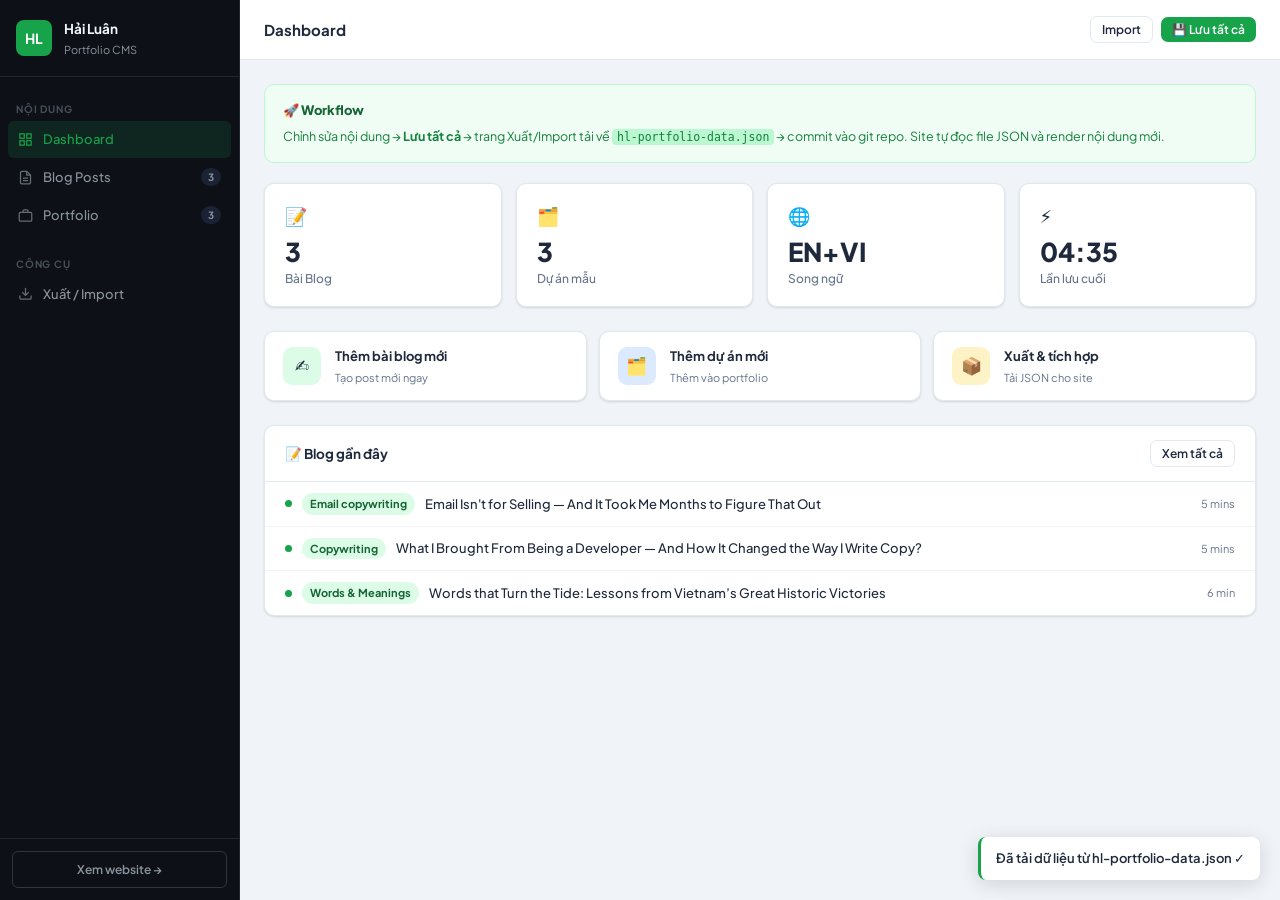
==== commit e82a1ab6: "update show or hide function" ====
--- a/admin.html
+++ b/admin.html
@@ -174,6 +174,13 @@
           <input id="b-link" placeholder="https://… hoặc bỏ trống">
           <div class="field-hint">Có URL → mở link ngoài. Trống → mở blog detail modal ngay trên site.</div>
         </div>
+        <div class="fg-row" style="align-items:center;margin-top:16px;padding:12px;background:var(--bg);border-radius:6px;border:1px solid var(--border)">
+          <span style="font-size:14px;font-weight:600">Hiển thị bài viết trên Website</span>
+          <label class="toggle-switch" style="margin-left:auto">
+            <input type="checkbox" id="b-show" checked>
+            <span class="toggle-knob"></span>
+          </label>
+        </div>
       </div>
 
       <!-- Tab: Content EN -->
@@ -271,6 +278,13 @@
         <div class="sec-divider">Brief / Bối cảnh dự án</div>
         <div class="fg"><label>Brief (EN)</label><textarea id="p-brief-en" rows="4" placeholder="Client, target audience, goal, tone, budget…"></textarea></div>
         <div class="fg"><label>Brief (VI)</label><textarea id="p-brief-vi" rows="4" placeholder="Khách hàng, đối tượng, mục tiêu, tone, ngân sách…"></textarea></div>
+        <div class="fg-row" style="align-items:center;margin-top:16px;padding:12px;background:var(--bg);border-radius:6px;border:1px solid var(--border)">
+          <span style="font-size:14px;font-weight:600">Hiển thị dự án trên Website</span>
+          <label class="toggle-switch" style="margin-left:auto">
+            <input type="checkbox" id="p-show" checked>
+            <span class="toggle-knob"></span>
+          </label>
+        </div>
       </div>
 
       <!-- Tab: Copy -->
@@ -891,10 +905,11 @@
   if (!D.blog.length) { el.innerHTML = `<div class="empty"><div class="empty-icon">📝</div><div class="empty-title">Chưa có bài viết nào</div><div class="empty-sub">Nhấn "+ Thêm bài viết" để tạo bài đầu tiên</div><button class="btn btn-p" onclick="openBlogEd(null)">+ Thêm bài viết</button></div>`; return; }
   el.innerHTML = D.blog.map(b => {
     const full = !!(b.contentEN||b.contentVI);
+    const hiddenTag = (b.show === false) ? '<span style="font-size:10px;background:#fef2f2;color:#ef4444;padding:2px 4px;border-radius:3px;margin-left:6px;border:1px solid #fca5a5">Đang Ẩn</span>' : '';
     return `<div class="item-row" onclick="openBlogEd('${b.id}')">
       <div class="${full?'dot-full':'dot-empty'}" title="${full?'Có nội dung đầy đủ':'Chỉ có excerpt'}"></div>
       <span class="item-badge">${h(b.cat.en)}</span>
-      <span class="item-title">${h(b.title.en)}</span>
+      <span class="item-title" style="${b.show===false?'color:var(--muted);text-decoration:line-through':''}">${h(b.title.en)}${hiddenTag}</span>
       <span class="item-meta">${h(b.readTime.en)}</span>
       <div class="item-acts">
         <button class="btn-icon" title="Preview" onclick="event.stopPropagation();openBlogPrev('${b.id}')">👁</button>
@@ -919,6 +934,7 @@
   wySv('b-content-en', b?.contentEN||'');
   wySv('b-content-vi', b?.contentVI||'');
   sv('b-link',b?.link||'');
+  document.getElementById('b-show').checked = b ? (b.show !== false) : true;
   resetTabs('blog');
   document.getElementById('blogOverlay').classList.add('open');
 }
@@ -934,6 +950,7 @@
     contentEN: htmlToMd(document.getElementById('b-content-en')?.innerHTML||''),
     contentVI: htmlToMd(document.getElementById('b-content-vi')?.innerHTML||''),
     link:gv('b-link'),
+    show: document.getElementById('b-show').checked,
     createdAt:curBlog?(D.blog.find(x=>x.id===curBlog)?.createdAt||today()):today()
   };
   if (!b.title.en && !b.title.vi) { toast('Vui lòng nhập tiêu đề!',true); return; }
@@ -990,11 +1007,12 @@
   if (!D.portfolio.length) { el.innerHTML = `<div class="empty"><div class="empty-icon">🗂️</div><div class="empty-title">Chưa có dự án nào</div><div class="empty-sub">Nhấn "+ Thêm dự án" để bắt đầu</div><button class="btn btn-p" onclick="openPortEd(null)">+ Thêm dự án</button></div>`; return; }
   el.innerHTML = D.portfolio.map(p => {
     const full = !!(p.brief?.en||p.brief?.vi||p.copyVI||p.copyEN);
+    const hiddenTag = (p.show === false) ? '<span style="font-size:10px;background:#fef2f2;color:#ef4444;padding:2px 4px;border-radius:3px;margin-left:6px;border:1px solid #fca5a5">Đang Ẩn</span>' : '';
     return `<div class="item-row" onclick="openPortEd('${p.id}')">
       <div class="${full?'dot-full':'dot-empty'}" title="${full?'Có case study':'Chưa có nội dung'}"></div>
       <div class="co co-${p.color||1}" style="width:13px;height:13px;border-radius:3px;flex-shrink:0;pointer-events:none"></div>
       <span class="item-badge bl">${h(p.type.en)}</span>
-      <span class="item-title">${h(p.title.en)}</span>
+      <span class="item-title" style="${p.show===false?'color:var(--muted);text-decoration:line-through':''}">${h(p.title.en)}${hiddenTag}</span>
       <span class="item-meta">${h(p.meta)}</span>
       <div class="item-acts">
         ${full?`<button class="btn-icon" title="Preview" onclick="event.stopPropagation();openPortPrev('${p.id}')">👁</button>`:''}
@@ -1020,6 +1038,7 @@
   wySv('p-copy-en', p?.copyEN||'');
   sv('p-breakdown-vi', p?.breakdownVI || p?.breakdown || '');
   sv('p-breakdown-en', p?.breakdownEN || '');
+  document.getElementById('p-show').checked = p ? (p.show !== false) : true;
   selColor = p?.color || '1';
   document.querySelectorAll('.color-opts .co').forEach(el => el.classList.toggle('sel', el.dataset.c===selColor));
 
@@ -1406,6 +1425,7 @@
     adVersions,
     emailSequence,
     results, resultsVI, resultsEN,
+    show: document.getElementById('p-show').checked,
     createdAt:curPort?(D.portfolio.find(x=>x.id===curPort)?.createdAt||today()):today()
   };
   if (!p.title.en && !p.title.vi) { toast('Vui lòng nhập tiêu đề!',true); return; }
